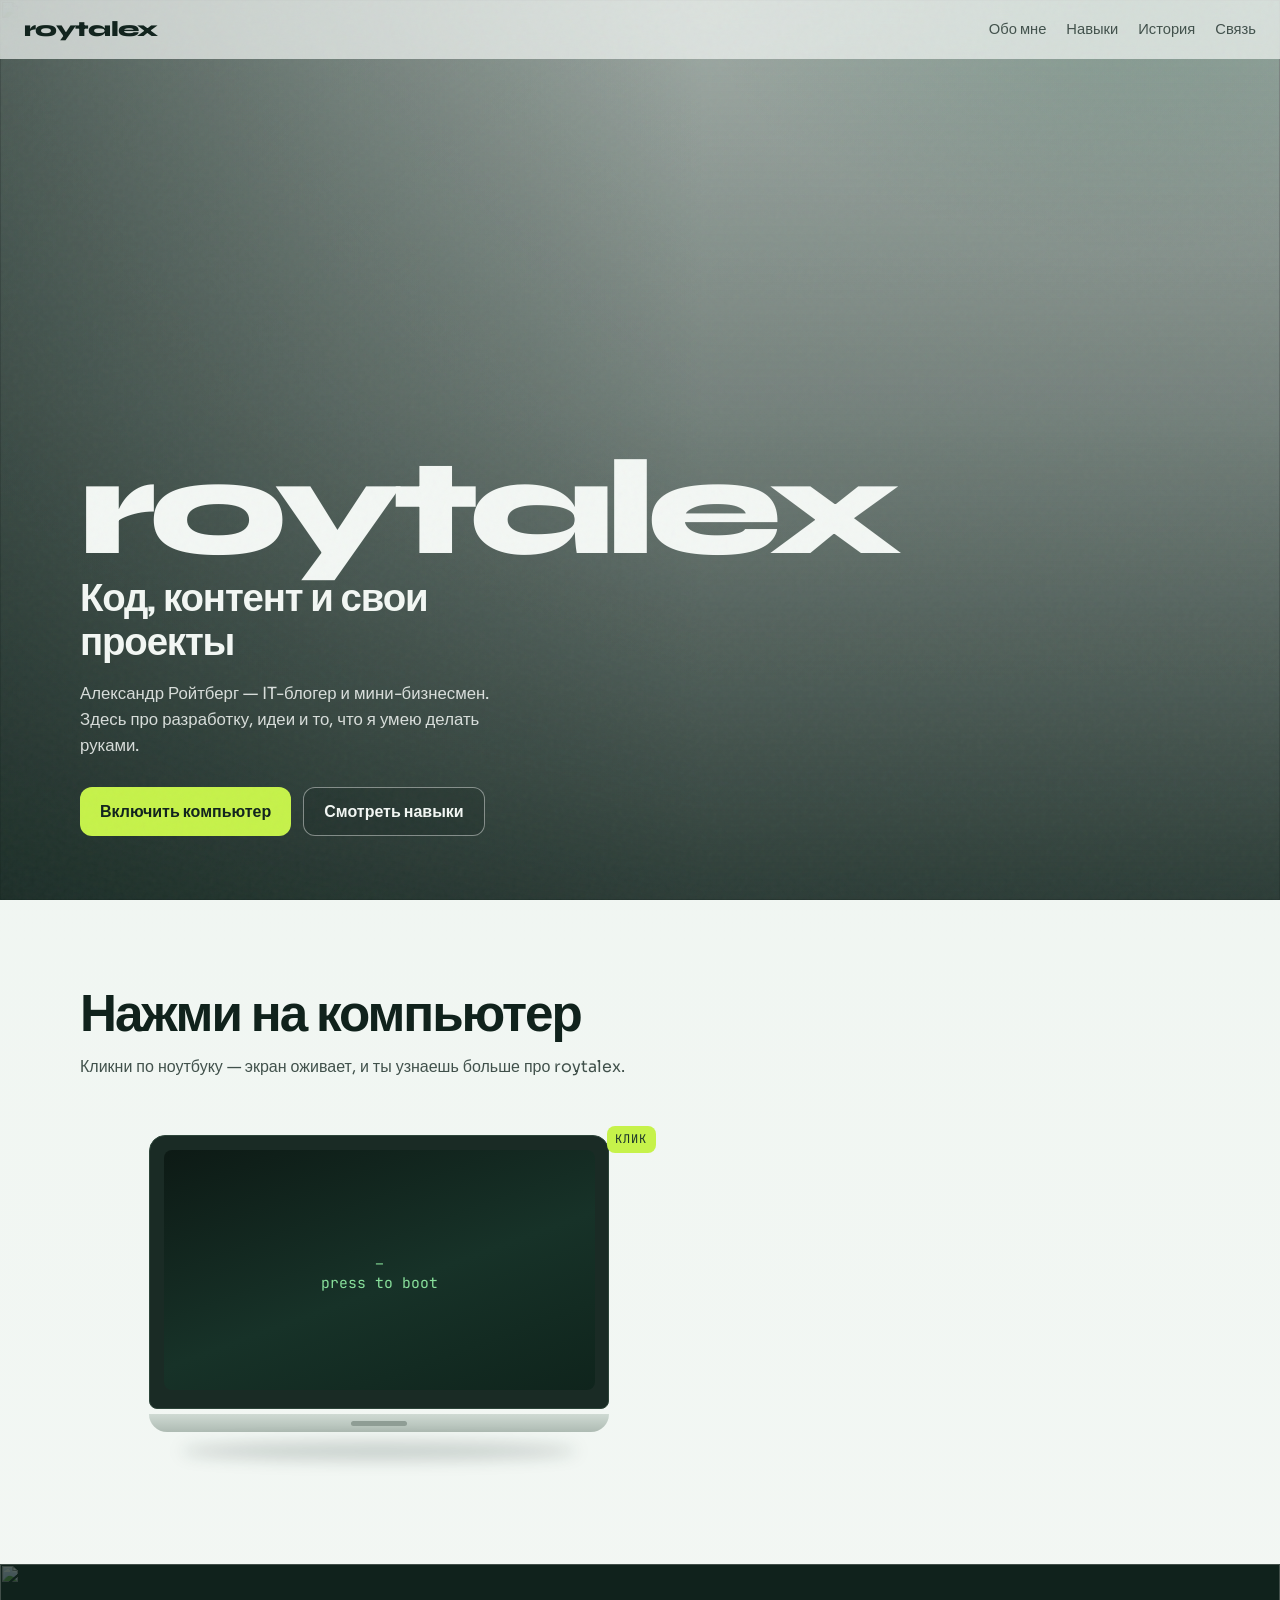
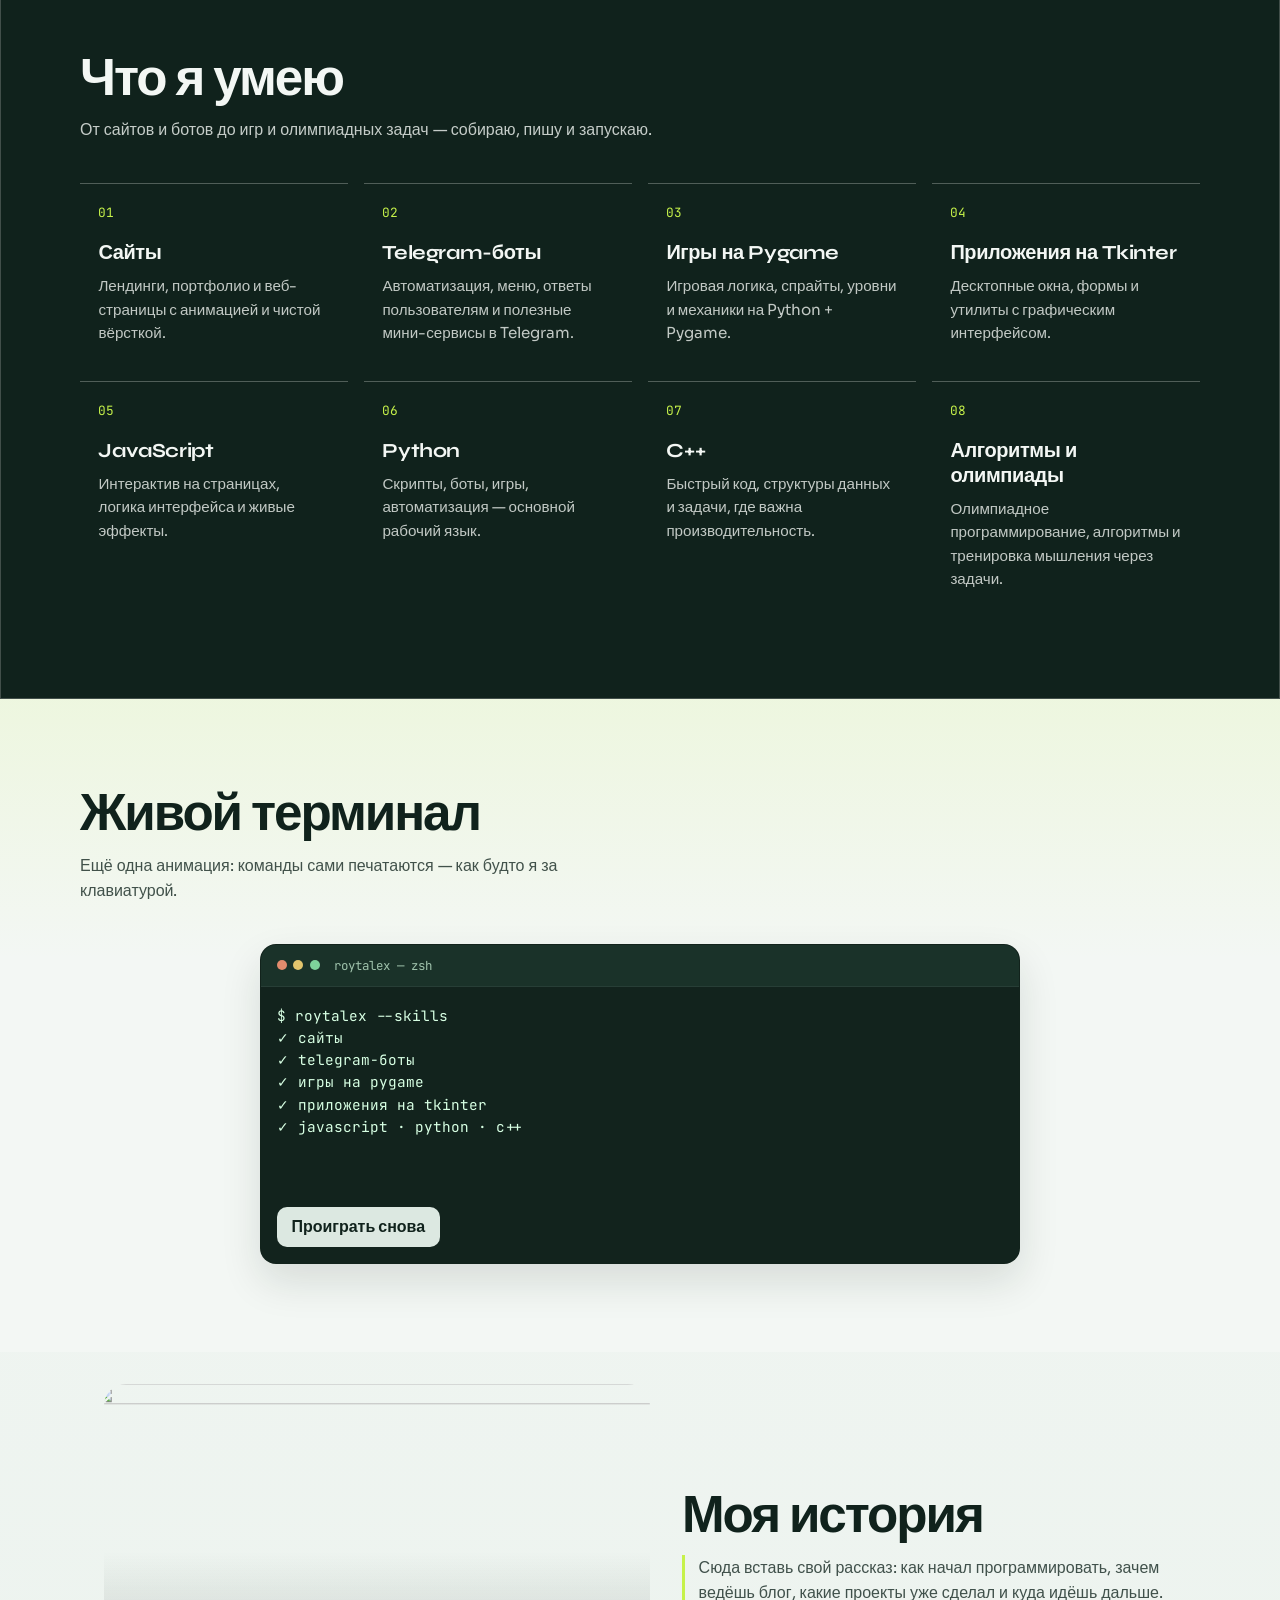
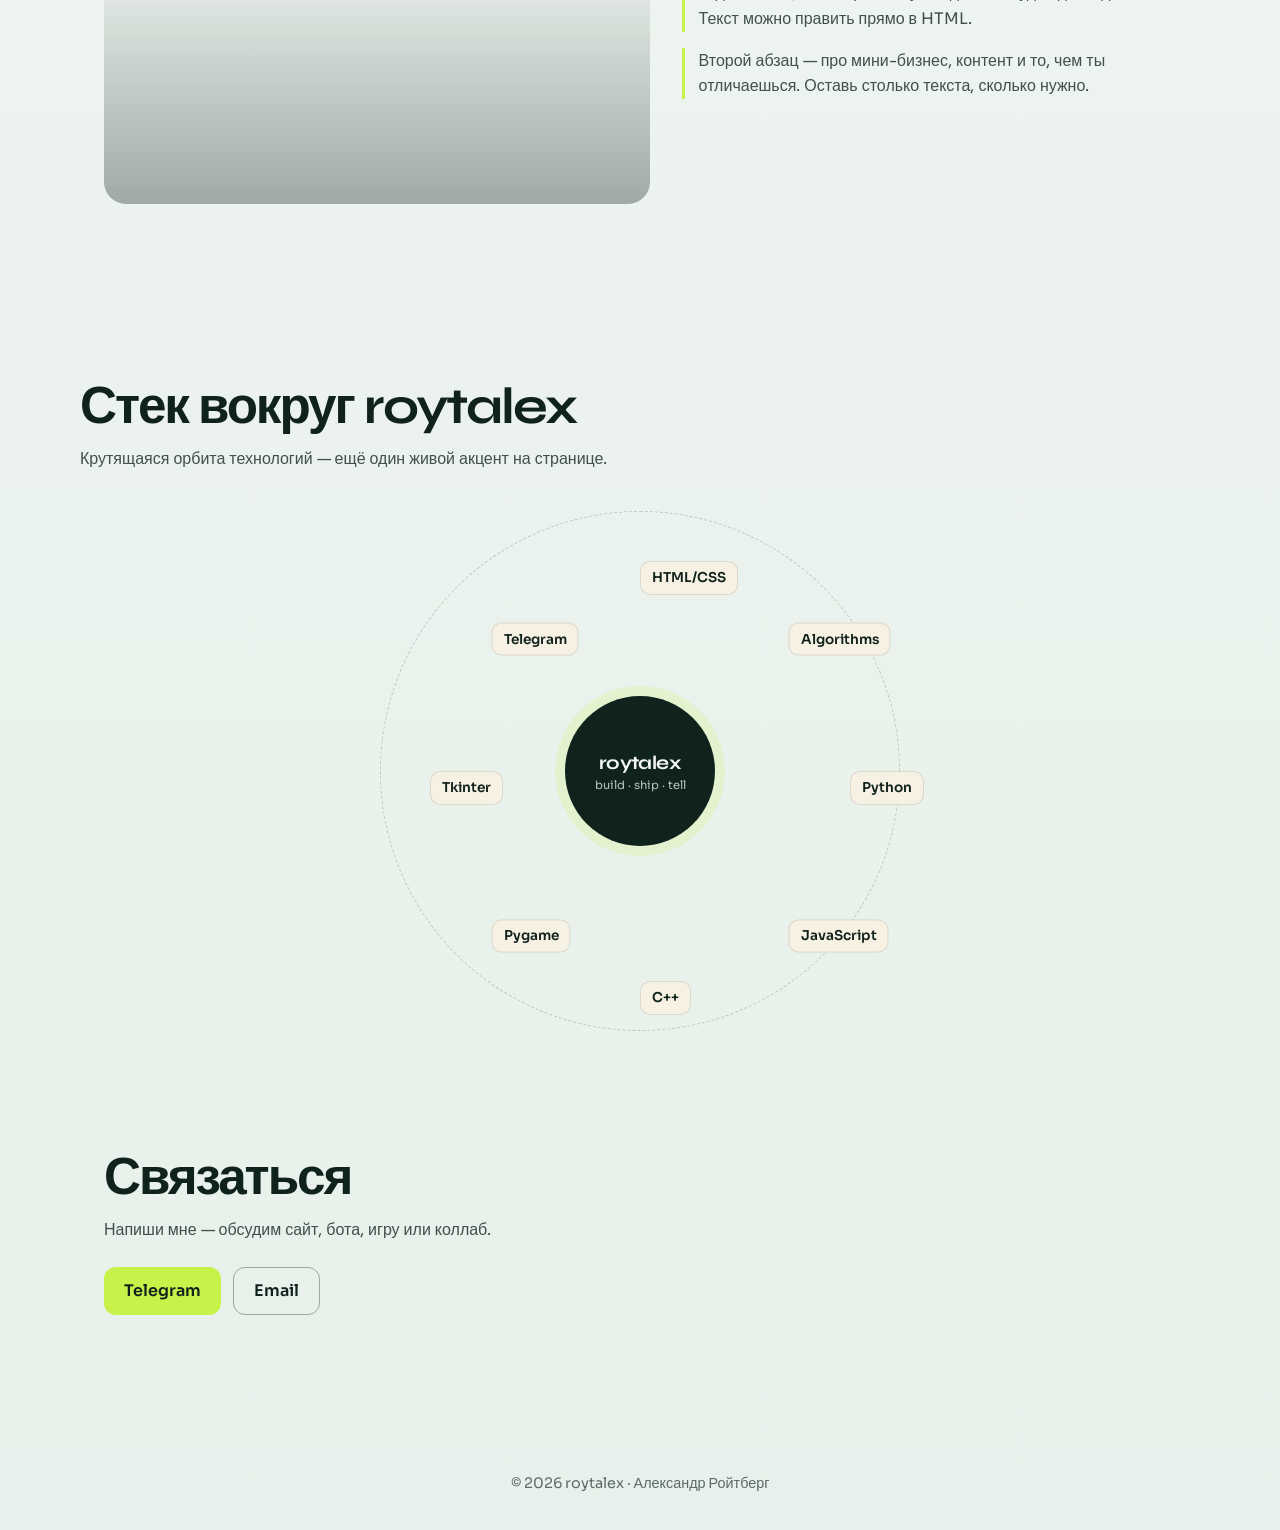
==== index.html @ 0a828bb7 "Add animated roytalex portfolio landing page Interactive laptop boot, typing terminal, skill orbit, " ====
<!DOCTYPE html>
<html lang="ru">
<head>
  <meta charset="UTF-8" />
  <meta name="viewport" content="width=device-width, initial-scale=1.0" />
  <title>roytalex — Александр Ройтберг</title>
  <meta name="description" content="Александр Ройтберг (roytalex) — IT-блогер и мини-бизнесмен. Сайты, Telegram-боты, игры, алгоритмы." />
  <link rel="preconnect" href="https://fonts.googleapis.com" />
  <link rel="preconnect" href="https://fonts.gstatic.com" crossorigin />
  <link href="https://fonts.googleapis.com/css2?family=JetBrains+Mono:wght@400;600&family=Sora:wght@400;500;600&family=Syne:wght@600;700;800&display=swap" rel="stylesheet" />
  <link rel="stylesheet" href="css/style.css" />
</head>
<body>
  <div class="noise" aria-hidden="true"></div>
  <div class="code-rain" aria-hidden="true" id="codeRain"></div>

  <header class="nav">
    <a class="nav__brand" href="#top">roytalex</a>
    <nav class="nav__links" aria-label="Основная навигация">
      <a href="#boot">Обо мне</a>
      <a href="#skills">Навыки</a>
      <a href="#story">История</a>
      <a href="#contact">Связь</a>
    </nav>
  </header>

  <main id="top">
    <section class="hero">
      <div class="hero__media" aria-hidden="true">
        <img
          src="https://images.unsplash.com/photo-1517694712202-14dd9538aa97?auto=format&fit=crop&w=1800&q=80"
          alt=""
          class="hero__img hero__img--main"
        />
        <img
          src="https://images.unsplash.com/photo-1555066931-4365d14bab8c?auto=format&fit=crop&w=1200&q=80"
          alt=""
          class="hero__img hero__img--float"
        />
        <div class="hero__veil"></div>
      </div>

      <div class="hero__content">
        <p class="hero__brand reveal">roytalex</p>
        <h1 class="hero__title reveal delay-1">Код, контент и свои проекты</h1>
        <p class="hero__lead reveal delay-2">
          Александр Ройтберг — IT-блогер и мини-бизнесмен. Здесь про разработку, идеи и то, что я умею делать руками.
        </p>
        <div class="hero__actions reveal delay-3">
          <a class="btn btn--primary" href="#boot">Включить компьютер</a>
          <a class="btn btn--ghost" href="#skills">Смотреть навыки</a>
        </div>
      </div>
    </section>

    <section class="boot" id="boot">
      <div class="section-head">
        <h2>Нажми на компьютер</h2>
        <p>Кликни по ноутбуку — экран оживает, и ты узнаешь больше про roytalex.</p>
      </div>

      <div class="boot__stage">
        <button class="laptop" id="laptop" type="button" aria-expanded="false" aria-controls="bootPanel">
          <span class="laptop__hint" id="laptopHint">клик</span>
          <span class="laptop__body">
            <span class="laptop__bezel">
              <span class="laptop__screen" id="laptopScreen">
                <span class="laptop__idle">
                  <span class="cursor-blink">_</span>
                  <span>press to boot</span>
                </span>
                <span class="laptop__live" hidden>
                  <span class="laptop__line">user@roytalex:~$</span>
                  <span class="laptop__typed" id="screenTyped"></span>
                </span>
              </span>
            </span>
            <span class="laptop__deck">
              <span class="laptop__touch"></span>
            </span>
          </span>
          <span class="laptop__shadow"></span>
        </button>

        <aside class="boot-panel" id="bootPanel" hidden>
          <p class="boot-panel__label">system.out</p>
          <h3>Александр Ройтберг</h3>
          <p>
            <!-- ЗАМЕНИ ЭТОТ ТЕКСТ -->
            Здесь напиши свой текст: кто ты, чем занимаешься, про блог, мини-бизнес и путь в IT.
            Пока это заглушка — смело переписывай под себя.
          </p>
          <ul>
            <li>Ник: <strong>roytalex</strong></li>
            <li>Сфера: IT, контент, свои продукты</li>
            <li>Стек: Python, JavaScript, C++</li>
          </ul>
        </aside>
      </div>
    </section>

    <section class="skills" id="skills">
      <div class="skills__bg" aria-hidden="true">
        <img src="https://images.unsplash.com/photo-1461749280684-dccba630e2f6?auto=format&fit=crop&w=1600&q=80" alt="" />
      </div>
      <div class="section-head section-head--light">
        <h2>Что я умею</h2>
        <p>От сайтов и ботов до игр и олимпиадных задач — собираю, пишу и запускаю.</p>
      </div>

      <div class="skills__grid" id="skillsGrid">
        <article class="skill" data-skill>
          <span class="skill__index">01</span>
          <h3>Сайты</h3>
          <p>Лендинги, портфолио и веб-страницы с анимацией и чистой вёрсткой.</p>
        </article>
        <article class="skill" data-skill>
          <span class="skill__index">02</span>
          <h3>Telegram-боты</h3>
          <p>Автоматизация, меню, ответы пользователям и полезные мини-сервисы в Telegram.</p>
        </article>
        <article class="skill" data-skill>
          <span class="skill__index">03</span>
          <h3>Игры на Pygame</h3>
          <p>Игровая логика, спрайты, уровни и механики на Python + Pygame.</p>
        </article>
        <article class="skill" data-skill>
          <span class="skill__index">04</span>
          <h3>Приложения на Tkinter</h3>
          <p>Десктопные окна, формы и утилиты с графическим интерфейсом.</p>
        </article>
        <article class="skill" data-skill>
          <span class="skill__index">05</span>
          <h3>JavaScript</h3>
          <p>Интерактив на страницах, логика интерфейса и живые эффекты.</p>
        </article>
        <article class="skill" data-skill>
          <span class="skill__index">06</span>
          <h3>Python</h3>
          <p>Скрипты, боты, игры, автоматизация — основной рабочий язык.</p>
        </article>
        <article class="skill" data-skill>
          <span class="skill__index">07</span>
          <h3>C++</h3>
          <p>Быстрый код, структуры данных и задачи, где важна производительность.</p>
        </article>
        <article class="skill" data-skill>
          <span class="skill__index">08</span>
          <h3>Алгоритмы и олимпиады</h3>
          <p>Олимпиадное программирование, алгоритмы и тренировка мышления через задачи.</p>
        </article>
      </div>
    </section>

    <section class="terminal-zone" id="terminal">
      <div class="section-head">
        <h2>Живой терминал</h2>
        <p>Ещё одна анимация: команды сами печатаются — как будто я за клавиатурой.</p>
      </div>

      <div class="terminal" id="terminalBox" tabindex="0">
        <div class="terminal__bar">
          <span></span><span></span><span></span>
          <p>roytalex — zsh</p>
        </div>
        <pre class="terminal__body" id="terminalBody" aria-live="polite"></pre>
        <button class="btn btn--small" id="replayTerminal" type="button">Проиграть снова</button>
      </div>
    </section>

    <section class="story" id="story">
      <div class="story__media" aria-hidden="true">
        <img src="https://images.unsplash.com/photo-1498050108023-c5249f4df085?auto=format&fit=crop&w=1400&q=80" alt="" />
      </div>
      <div class="story__copy">
        <h2>Моя история</h2>
        <p class="editable">
          <!-- ЗАМЕНИ ЭТОТ ТЕКСТ -->
          Сюда вставь свой рассказ: как начал программировать, зачем ведёшь блог,
          какие проекты уже сделал и куда идёшь дальше. Текст можно править прямо в HTML.
        </p>
        <p class="editable">
          <!-- ЗАМЕНИ ЭТОТ ТЕКСТ -->
          Второй абзац — про мини-бизнес, контент и то, чем ты отличаешься.
          Оставь столько текста, сколько нужно.
        </p>
      </div>
    </section>

    <section class="orbit" id="orbit">
      <div class="section-head">
        <h2>Стек вокруг roytalex</h2>
        <p>Крутящаяся орбита технологий — ещё один живой акцент на странице.</p>
      </div>
      <div class="orbit__stage">
        <div class="orbit__ring" aria-hidden="true">
          <span style="--i:0">Python</span>
          <span style="--i:1">JavaScript</span>
          <span style="--i:2">C++</span>
          <span style="--i:3">Pygame</span>
          <span style="--i:4">Tkinter</span>
          <span style="--i:5">Telegram</span>
          <span style="--i:6">HTML/CSS</span>
          <span style="--i:7">Algorithms</span>
        </div>
        <div class="orbit__core">
          <strong>roytalex</strong>
          <span>build · ship · tell</span>
        </div>
      </div>
    </section>

    <section class="contact" id="contact">
      <h2>Связаться</h2>
      <p>
        <!-- ЗАМЕНИ ССЫЛКИ И ТЕКСТ -->
        Напиши мне — обсудим сайт, бота, игру или коллаб.
      </p>
      <div class="contact__links">
        <a class="btn btn--primary" href="https://t.me/roytalex" target="_blank" rel="noopener noreferrer">Telegram</a>
        <a class="btn btn--ghost" href="mailto:alexroytberg14@gmail.com">Email</a>
      </div>
    </section>
  </main>

  <footer class="footer">
    <p>© <span id="year"></span> roytalex · Александр Ройтберг</p>
  </footer>

  <script src="js/main.js"></script>
</body>
</html>
---- css/style.css ----
:root {
  --ink: #10221c;
  --ink-soft: #1c342c;
  --foam: #f3f7f4;
  --mist: #dce8e1;
  --leaf: #1f8a5b;
  --lime: #c6f24a;
  --sand: #f7f1e4;
  --glass: rgba(243, 247, 244, 0.82);
  --line: rgba(16, 34, 28, 0.12);
  --shadow: 0 18px 40px rgba(16, 34, 28, 0.12);
  --font-display: "Syne", sans-serif;
  --font-body: "Sora", sans-serif;
  --font-mono: "JetBrains Mono", monospace;
  --radius: 18px;
  --max: 1120px;
}

*,
*::before,
*::after {
  box-sizing: border-box;
}

html {
  scroll-behavior: smooth;
}

body {
  margin: 0;
  color: var(--ink);
  font-family: var(--font-body);
  background:
    radial-gradient(1200px 600px at 10% -10%, rgba(198, 242, 74, 0.28), transparent 55%),
    radial-gradient(900px 500px at 90% 0%, rgba(31, 138, 91, 0.18), transparent 50%),
    linear-gradient(180deg, #eef5f0 0%, var(--foam) 40%, #e7f0ea 100%);
  min-height: 100vh;
  overflow-x: hidden;
}

img {
  max-width: 100%;
  display: block;
}

a {
  color: inherit;
  text-decoration: none;
}

button {
  font: inherit;
  border: 0;
  background: none;
  cursor: pointer;
  color: inherit;
}

.noise {
  pointer-events: none;
  position: fixed;
  inset: 0;
  z-index: 50;
  opacity: 0.035;
  background-image: url("data:image/svg+xml,%3Csvg viewBox='0 0 200 200' xmlns='http://www.w3.org/2000/svg'%3E%3Cfilter id='n'%3E%3CfeTurbulence type='fractalNoise' baseFrequency='0.85' numOctaves='3' stitchTiles='stitch'/%3E%3C/filter%3E%3Crect width='100%25' height='100%25' filter='url(%23n)'/%3E%3C/svg%3E");
}

.code-rain {
  pointer-events: none;
  position: fixed;
  inset: 0;
  z-index: 0;
  overflow: hidden;
}

.code-rain span {
  position: absolute;
  top: -10vh;
  font-family: var(--font-mono);
  font-size: 12px;
  color: rgba(31, 138, 91, 0.22);
  white-space: nowrap;
  animation: fall linear infinite;
}

@keyframes fall {
  to {
    transform: translateY(110vh);
  }
}

.nav {
  position: fixed;
  top: 0;
  left: 0;
  right: 0;
  z-index: 40;
  display: flex;
  align-items: center;
  justify-content: space-between;
  padding: 1rem 1.5rem;
  backdrop-filter: blur(10px);
  background: rgba(243, 247, 244, 0.72);
  border-bottom: 1px solid transparent;
  transition: border-color 0.3s ease, background 0.3s ease;
}

.nav.is-scrolled {
  border-bottom-color: var(--line);
  background: rgba(243, 247, 244, 0.9);
}

.nav__brand {
  font-family: var(--font-display);
  font-weight: 800;
  font-size: 1.35rem;
  letter-spacing: -0.03em;
}

.nav__links {
  display: flex;
  gap: 1.25rem;
  font-size: 0.92rem;
}

.nav__links a {
  opacity: 0.75;
  transition: opacity 0.2s ease, transform 0.2s ease;
}

.nav__links a:hover {
  opacity: 1;
  transform: translateY(-1px);
}

main {
  position: relative;
  z-index: 1;
}

.hero {
  position: relative;
  min-height: 100vh;
  min-height: 100svh;
  display: grid;
  align-items: end;
  padding: 7rem 1.5rem 4rem;
  color: var(--foam);
  overflow: hidden;
}

.hero__media {
  position: absolute;
  inset: 0;
}

.hero__img {
  position: absolute;
  inset: 0;
  width: 100%;
  height: 100%;
  object-fit: cover;
}

.hero__img--main {
  animation: kenburns 22s ease-in-out infinite alternate;
}

.hero__img--float {
  width: min(42vw, 420px);
  height: auto;
  inset: auto 8% 18% auto;
  border: 1px solid rgba(243, 247, 244, 0.25);
  opacity: 0.55;
  mix-blend-mode: luminosity;
  animation: drift 10s ease-in-out infinite;
}

.hero__veil {
  position: absolute;
  inset: 0;
  background:
    linear-gradient(180deg, rgba(16, 34, 28, 0.35) 0%, rgba(16, 34, 28, 0.55) 45%, rgba(16, 34, 28, 0.88) 100%),
    linear-gradient(90deg, rgba(16, 34, 28, 0.55), transparent 55%);
}

.hero__content {
  position: relative;
  z-index: 2;
  width: min(100%, var(--max));
  margin: 0 auto;
}

.hero__brand {
  margin: 0 0 0.4rem;
  font-family: var(--font-display);
  font-weight: 800;
  font-size: clamp(3.4rem, 12vw, 8.5rem);
  line-height: 0.9;
  letter-spacing: -0.06em;
  text-transform: lowercase;
}

.hero__title {
  margin: 0 0 1rem;
  max-width: 14ch;
  font-family: var(--font-display);
  font-weight: 700;
  font-size: clamp(1.5rem, 3.4vw, 2.4rem);
  line-height: 1.15;
  letter-spacing: -0.03em;
}

.hero__lead {
  margin: 0 0 1.75rem;
  max-width: 38ch;
  font-size: 1.05rem;
  line-height: 1.55;
  color: rgba(243, 247, 244, 0.86);
}

.hero__actions {
  display: flex;
  flex-wrap: wrap;
  gap: 0.75rem;
}

.reveal {
  opacity: 0;
  transform: translateY(24px);
  animation: rise 0.9s cubic-bezier(0.22, 1, 0.36, 1) forwards;
}

.delay-1 { animation-delay: 0.12s; }
.delay-2 { animation-delay: 0.24s; }
.delay-3 { animation-delay: 0.36s; }

@keyframes rise {
  to {
    opacity: 1;
    transform: translateY(0);
  }
}

@keyframes kenburns {
  from { transform: scale(1); }
  to { transform: scale(1.08); }
}

@keyframes drift {
  0%, 100% { transform: translateY(0) rotate(-2deg); }
  50% { transform: translateY(-14px) rotate(1deg); }
}

.btn {
  display: inline-flex;
  align-items: center;
  justify-content: center;
  min-height: 48px;
  padding: 0.8rem 1.25rem;
  border-radius: 12px;
  font-weight: 600;
  transition: transform 0.2s ease, background 0.2s ease, color 0.2s ease, border-color 0.2s ease;
}

.btn:hover {
  transform: translateY(-2px);
}

.btn--primary {
  background: var(--lime);
  color: var(--ink);
}

.btn--primary:hover {
  background: #d4ff62;
}

.btn--ghost {
  border: 1px solid rgba(243, 247, 244, 0.45);
  color: var(--foam);
  background: rgba(16, 34, 28, 0.2);
}

.btn--ghost:hover {
  border-color: var(--foam);
  background: rgba(16, 34, 28, 0.35);
}

.contact .btn--ghost,
.terminal .btn--ghost {
  border-color: var(--ink);
  color: var(--ink);
  background: transparent;
}

.btn--small {
  margin: 0 1rem 1rem;
  min-height: 40px;
  padding: 0.55rem 0.9rem;
  border-radius: 10px;
  background: var(--mist);
  color: var(--ink);
}

section {
  padding: 5.5rem 1.5rem;
}

.section-head {
  width: min(100%, var(--max));
  margin: 0 auto 2.5rem;
}

.section-head h2,
.story__copy h2,
.contact h2 {
  margin: 0 0 0.75rem;
  font-family: var(--font-display);
  font-size: clamp(2rem, 4.5vw, 3.2rem);
  letter-spacing: -0.04em;
  line-height: 1.05;
}

.section-head p,
.story__copy p,
.contact > p {
  margin: 0;
  max-width: 48ch;
  line-height: 1.6;
  color: rgba(16, 34, 28, 0.78);
}

.section-head--light h2,
.section-head--light p {
  color: var(--foam);
}

.section-head--light p {
  color: rgba(243, 247, 244, 0.8);
}

.boot__stage {
  width: min(100%, var(--max));
  margin: 0 auto;
  display: grid;
  grid-template-columns: 1.1fr 0.9fr;
  gap: 2rem;
  align-items: center;
}

.laptop {
  position: relative;
  display: grid;
  place-items: center;
  padding: 1rem;
  transition: transform 0.35s ease;
}

.laptop:hover {
  transform: translateY(-6px) scale(1.02);
}

.laptop.is-on {
  transform: scale(1.03);
}

.laptop__hint {
  position: absolute;
  top: 0.4rem;
  right: 1.4rem;
  z-index: 2;
  font-family: var(--font-mono);
  font-size: 0.75rem;
  text-transform: uppercase;
  letter-spacing: 0.08em;
  color: var(--ink-soft);
  background: var(--lime);
  padding: 0.35rem 0.55rem;
  border-radius: 8px;
  animation: pulse 1.6s ease-in-out infinite;
}

.laptop.is-on .laptop__hint {
  display: none;
}

@keyframes pulse {
  0%, 100% { transform: scale(1); }
  50% { transform: scale(1.06); }
}

.laptop__body {
  width: min(100%, 460px);
  display: grid;
  gap: 0.35rem;
}

.laptop__bezel {
  background: #1a2b25;
  border-radius: 16px 16px 8px 8px;
  padding: 0.85rem 0.85rem 1.1rem;
  border: 1px solid #2d453a;
}

.laptop__screen {
  display: grid;
  place-items: center;
  min-height: 240px;
  border-radius: 8px;
  background:
    linear-gradient(160deg, #0d1a15, #173228 55%, #0f241c);
  color: #9dffb0;
  font-family: var(--font-mono);
  font-size: 0.92rem;
  overflow: hidden;
  position: relative;
}

.laptop.is-on .laptop__screen {
  animation: bootFlash 0.45s ease;
  box-shadow: inset 0 0 0 1px rgba(198, 242, 74, 0.18);
}

@keyframes bootFlash {
  0% { filter: brightness(2.2); }
  100% { filter: brightness(1); }
}

.laptop__idle {
  display: flex;
  flex-direction: column;
  align-items: center;
  gap: 0.4rem;
  opacity: 0.85;
}

.cursor-blink {
  animation: blink 1s steps(1) infinite;
}

@keyframes blink {
  50% { opacity: 0; }
}

.laptop__live {
  position: absolute;
  inset: 1rem;
  text-align: left;
  white-space: pre-wrap;
  line-height: 1.5;
}

.laptop__line {
  color: var(--lime);
}

.laptop__deck {
  height: 18px;
  border-radius: 0 0 18px 18px;
  background: linear-gradient(180deg, #cfdad3, #aebbb3);
  display: grid;
  place-items: center;
}

.laptop__touch {
  width: 56px;
  height: 5px;
  border-radius: 999px;
  background: #8f9d95;
}

.laptop__shadow {
  width: 70%;
  height: 18px;
  margin-top: 0.6rem;
  border-radius: 50%;
  background: rgba(16, 34, 28, 0.18);
  filter: blur(8px);
}

.boot-panel {
  background: var(--glass);
  border: 1px solid var(--line);
  border-radius: var(--radius);
  padding: 1.6rem;
  box-shadow: var(--shadow);
  animation: panelIn 0.55s cubic-bezier(0.22, 1, 0.36, 1);
}

.boot-panel[hidden] {
  display: none;
}

@keyframes panelIn {
  from {
    opacity: 0;
    transform: translateX(24px) scale(0.98);
  }
  to {
    opacity: 1;
    transform: none;
  }
}

.boot-panel__label {
  margin: 0 0 0.5rem;
  font-family: var(--font-mono);
  font-size: 0.78rem;
  text-transform: uppercase;
  letter-spacing: 0.08em;
  color: var(--leaf);
}

.boot-panel h3 {
  margin: 0 0 0.75rem;
  font-family: var(--font-display);
  font-size: 1.7rem;
  letter-spacing: -0.03em;
}

.boot-panel p,
.boot-panel li {
  line-height: 1.6;
  color: rgba(16, 34, 28, 0.8);
}

.boot-panel ul {
  margin: 1rem 0 0;
  padding-left: 1.1rem;
}

.skills {
  position: relative;
  overflow: hidden;
  color: var(--foam);
  background: var(--ink);
}

.skills__bg {
  position: absolute;
  inset: 0;
  opacity: 0.28;
}

.skills__bg img {
  width: 100%;
  height: 100%;
  object-fit: cover;
  filter: grayscale(0.2) contrast(1.05);
}

.skills .section-head,
.skills__grid {
  position: relative;
  z-index: 1;
}

.skills__grid {
  width: min(100%, var(--max));
  margin: 0 auto;
  display: grid;
  grid-template-columns: repeat(4, 1fr);
  gap: 1rem;
}

.skill {
  padding: 1.25rem 1.15rem;
  border-top: 1px solid rgba(243, 247, 244, 0.28);
  background: transparent;
  transform: translateY(28px);
  opacity: 0;
  transition: transform 0.5s ease, opacity 0.5s ease, background 0.25s ease;
}

.skill.is-in {
  transform: none;
  opacity: 1;
}

.skill:hover {
  background: rgba(198, 242, 74, 0.08);
}

.skill__index {
  display: block;
  margin-bottom: 1.2rem;
  font-family: var(--font-mono);
  font-size: 0.8rem;
  color: var(--lime);
}

.skill h3 {
  margin: 0 0 0.55rem;
  font-family: var(--font-display);
  font-size: 1.25rem;
  letter-spacing: -0.02em;
}

.skill p {
  margin: 0;
  font-size: 0.95rem;
  line-height: 1.55;
  color: rgba(243, 247, 244, 0.78);
}

.terminal-zone {
  background:
    linear-gradient(180deg, rgba(198, 242, 74, 0.12), transparent 40%),
    var(--foam);
}

.terminal {
  width: min(100%, 760px);
  margin: 0 auto;
  border: 1px solid var(--line);
  border-radius: 16px;
  background: #12231d;
  color: #d7ffe3;
  overflow: hidden;
  box-shadow: var(--shadow);
  transform: translateY(20px);
  opacity: 0;
  transition: transform 0.6s ease, opacity 0.6s ease;
}

.terminal.is-in {
  transform: none;
  opacity: 1;
}

.terminal__bar {
  display: flex;
  align-items: center;
  gap: 0.4rem;
  padding: 0.75rem 1rem;
  background: #1a3229;
  border-bottom: 1px solid rgba(255, 255, 255, 0.06);
}

.terminal__bar span {
  width: 10px;
  height: 10px;
  border-radius: 50%;
  background: #6d8579;
}

.terminal__bar span:nth-child(1) { background: #e28b6d; }
.terminal__bar span:nth-child(2) { background: #e2c56d; }
.terminal__bar span:nth-child(3) { background: #7ed39a; }

.terminal__bar p {
  margin: 0 0 0 0.5rem;
  font-family: var(--font-mono);
  font-size: 0.78rem;
  color: rgba(215, 255, 227, 0.7);
}

.terminal__body {
  margin: 0;
  min-height: 220px;
  padding: 1.1rem 1rem 0.4rem;
  font-family: var(--font-mono);
  font-size: 0.9rem;
  line-height: 1.55;
  white-space: pre-wrap;
}

.story {
  width: min(100%, var(--max));
  margin: 0 auto;
  display: grid;
  grid-template-columns: 1.05fr 0.95fr;
  gap: 2rem;
  align-items: center;
  padding-top: 2rem;
}

.story__media {
  position: relative;
  min-height: 420px;
  border-radius: 22px;
  overflow: hidden;
}

.story__media img {
  width: 100%;
  height: 100%;
  object-fit: cover;
  transform: scale(1.04);
  animation: kenburns 18s ease-in-out infinite alternate;
}

.story__media::after {
  content: "";
  position: absolute;
  inset: 0;
  background: linear-gradient(180deg, transparent 40%, rgba(16, 34, 28, 0.35));
}

.story__copy {
  padding: 0.5rem 0;
}

.story__copy p + p {
  margin-top: 1rem;
}

.editable {
  padding-left: 0.85rem;
  border-left: 3px solid var(--lime);
}

.orbit {
  position: relative;
  overflow: hidden;
}

.orbit__stage {
  position: relative;
  width: min(100%, 520px);
  aspect-ratio: 1;
  margin: 0 auto;
}

.orbit__ring {
  position: absolute;
  inset: 0;
  border: 1px dashed rgba(16, 34, 28, 0.2);
  border-radius: 50%;
  animation: spin 28s linear infinite;
}

.orbit__ring span {
  position: absolute;
  top: 50%;
  left: 50%;
  width: max-content;
  padding: 0.45rem 0.7rem;
  border-radius: 10px;
  background: var(--sand);
  border: 1px solid var(--line);
  font-size: 0.85rem;
  font-weight: 600;
  transform:
    rotate(calc(var(--i) * 45deg))
    translate(210px)
    rotate(calc(var(--i) * -45deg));
}

.orbit__core {
  position: absolute;
  left: 50%;
  top: 50%;
  transform: translate(-50%, -50%);
  width: 150px;
  height: 150px;
  border-radius: 50%;
  display: grid;
  place-content: center;
  text-align: center;
  background: var(--ink);
  color: var(--foam);
  box-shadow: 0 0 0 10px rgba(198, 242, 74, 0.18);
  animation: corePulse 3.2s ease-in-out infinite;
}

.orbit__core strong {
  font-family: var(--font-display);
  font-size: 1.2rem;
  letter-spacing: -0.03em;
}

.orbit__core span {
  font-size: 0.72rem;
  opacity: 0.75;
  margin-top: 0.25rem;
}

@keyframes spin {
  to { transform: rotate(360deg); }
}

@keyframes corePulse {
  0%, 100% { box-shadow: 0 0 0 10px rgba(198, 242, 74, 0.16); }
  50% { box-shadow: 0 0 0 18px rgba(198, 242, 74, 0.28); }
}

.contact {
  width: min(100%, var(--max));
  margin: 0 auto 2rem;
  text-align: left;
  padding-top: 2rem;
}

.contact__links {
  display: flex;
  flex-wrap: wrap;
  gap: 0.75rem;
  margin-top: 1.5rem;
}

.contact .btn--ghost {
  border-color: rgba(16, 34, 28, 0.35);
}

.footer {
  padding: 1.5rem;
  text-align: center;
  color: rgba(16, 34, 28, 0.65);
  font-size: 0.9rem;
}

@media (max-width: 960px) {
  .boot__stage,
  .story,
  .skills__grid {
    grid-template-columns: 1fr 1fr;
  }

  .orbit__ring span {
    transform:
      rotate(calc(var(--i) * 45deg))
      translate(160px)
      rotate(calc(var(--i) * -45deg));
  }
}

@media (max-width: 720px) {
  .nav__links {
    display: none;
  }

  .hero {
    align-items: end;
    padding-bottom: 3rem;
  }

  .hero__img--float {
    width: 48vw;
    right: 4%;
    bottom: 28%;
    opacity: 0.35;
  }

  .boot__stage,
  .story,
  .skills__grid {
    grid-template-columns: 1fr;
  }

  .story__media {
    min-height: 280px;
  }

  .orbit__stage {
    width: min(100%, 320px);
  }

  .orbit__ring span {
    font-size: 0.75rem;
    transform:
      rotate(calc(var(--i) * 45deg))
      translate(120px)
      rotate(calc(var(--i) * -45deg));
  }

  .orbit__core {
    width: 120px;
    height: 120px;
  }
}

@media (prefers-reduced-motion: reduce) {
  *,
  *::before,
  *::after {
    animation-duration: 0.01ms !important;
    animation-iteration-count: 1 !important;
    transition-duration: 0.01ms !important;
    scroll-behavior: auto !important;
  }
}
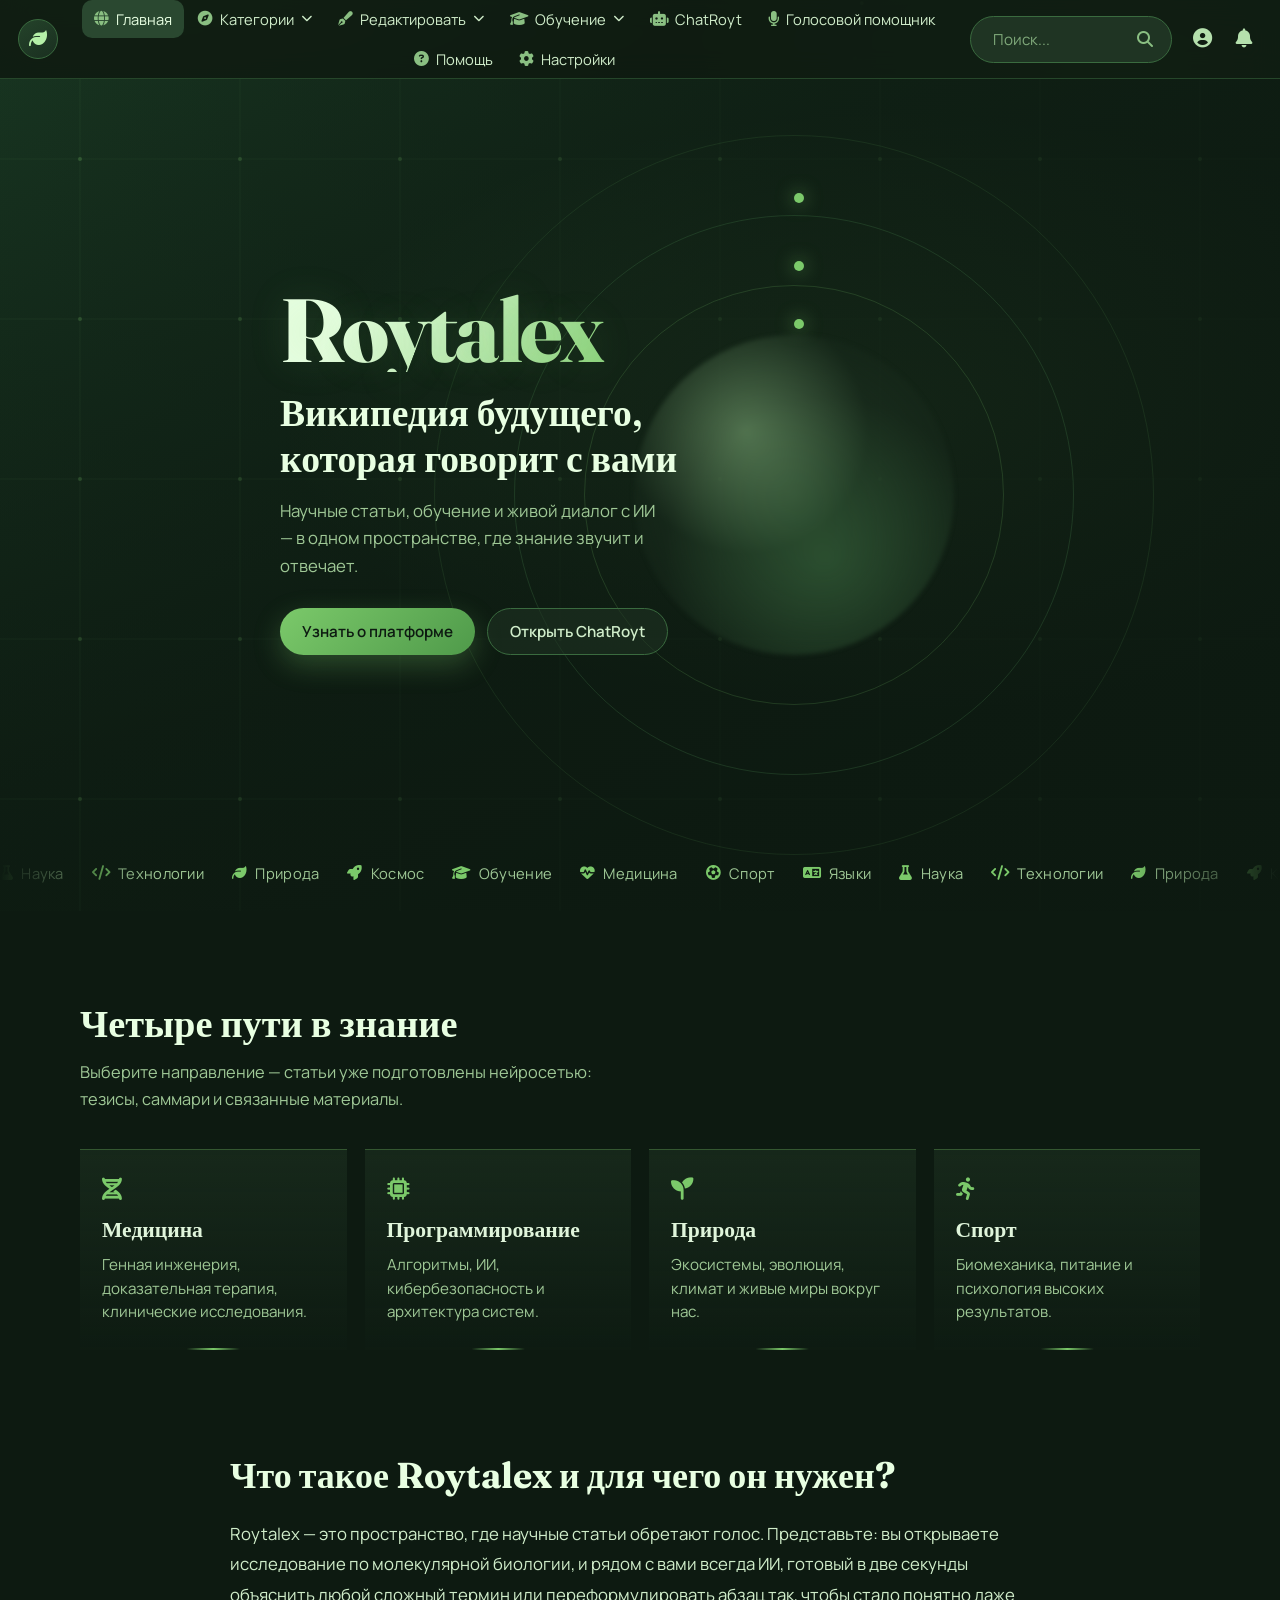
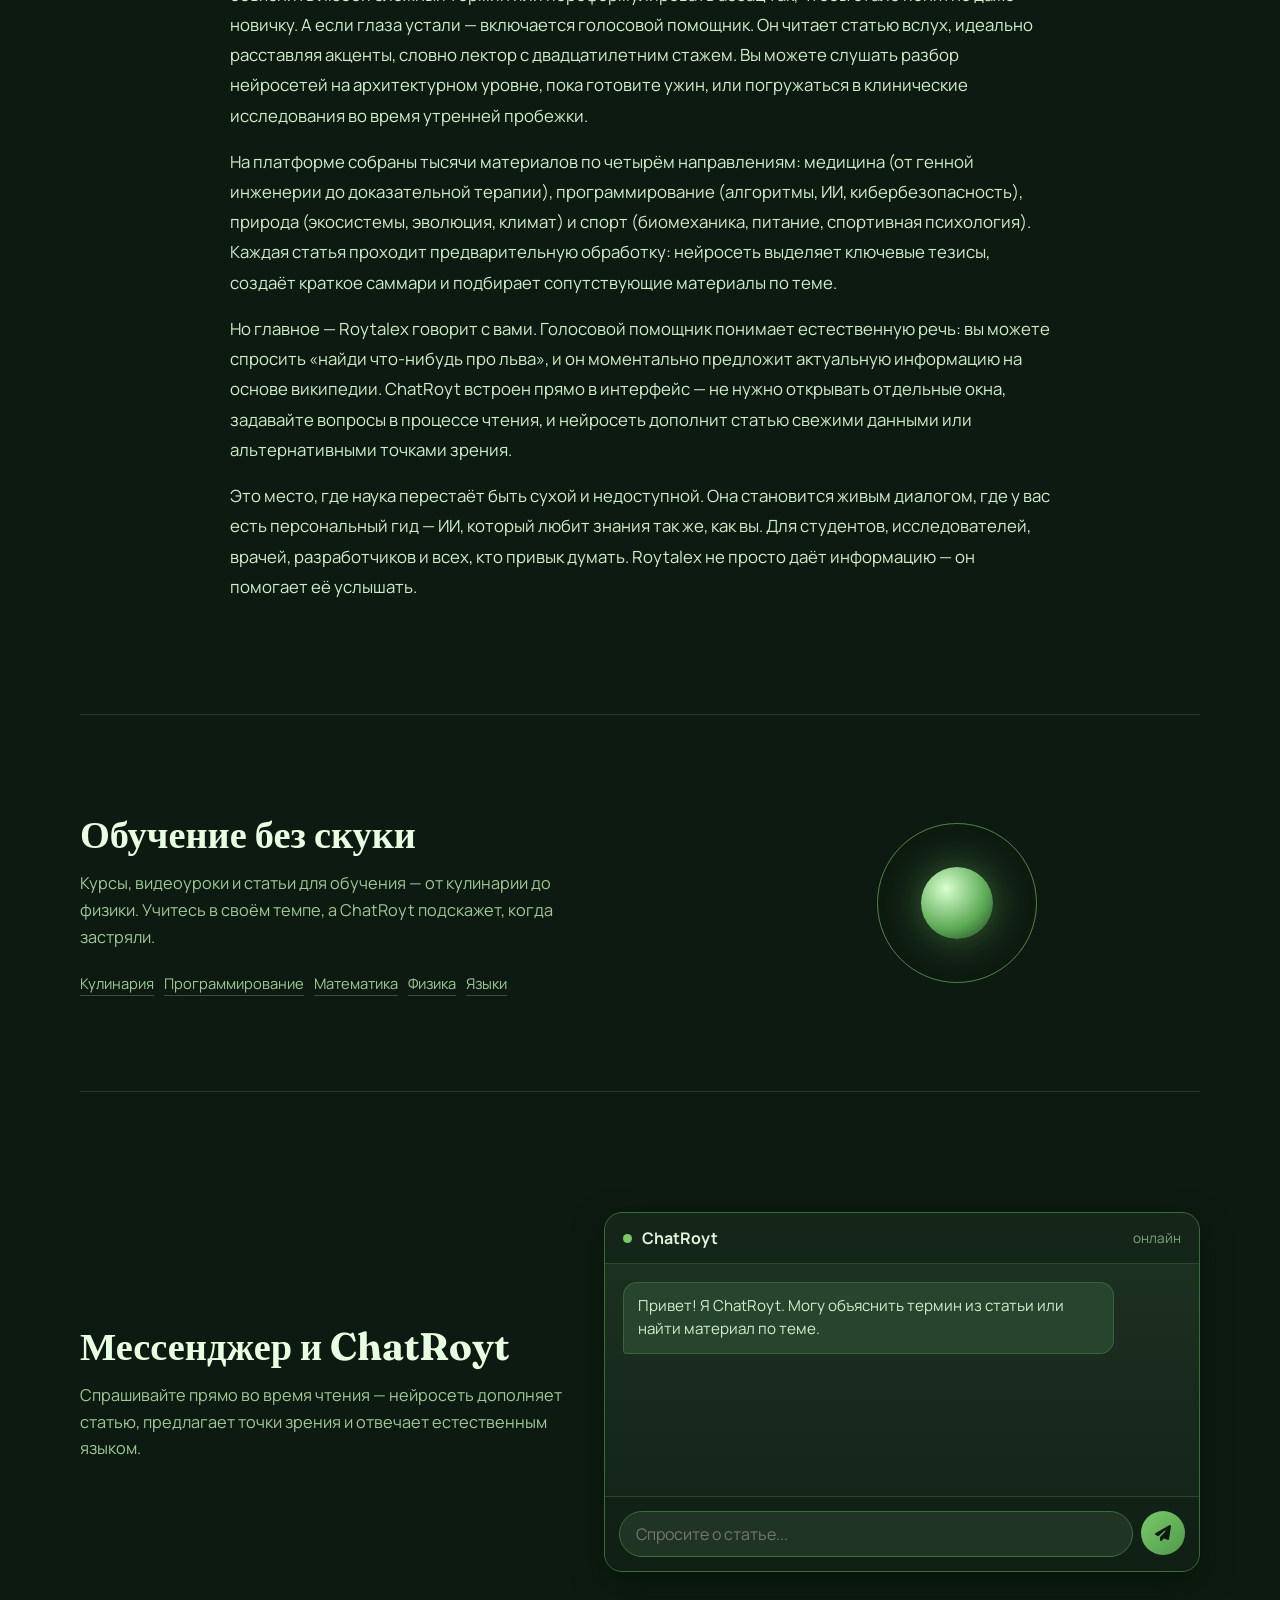
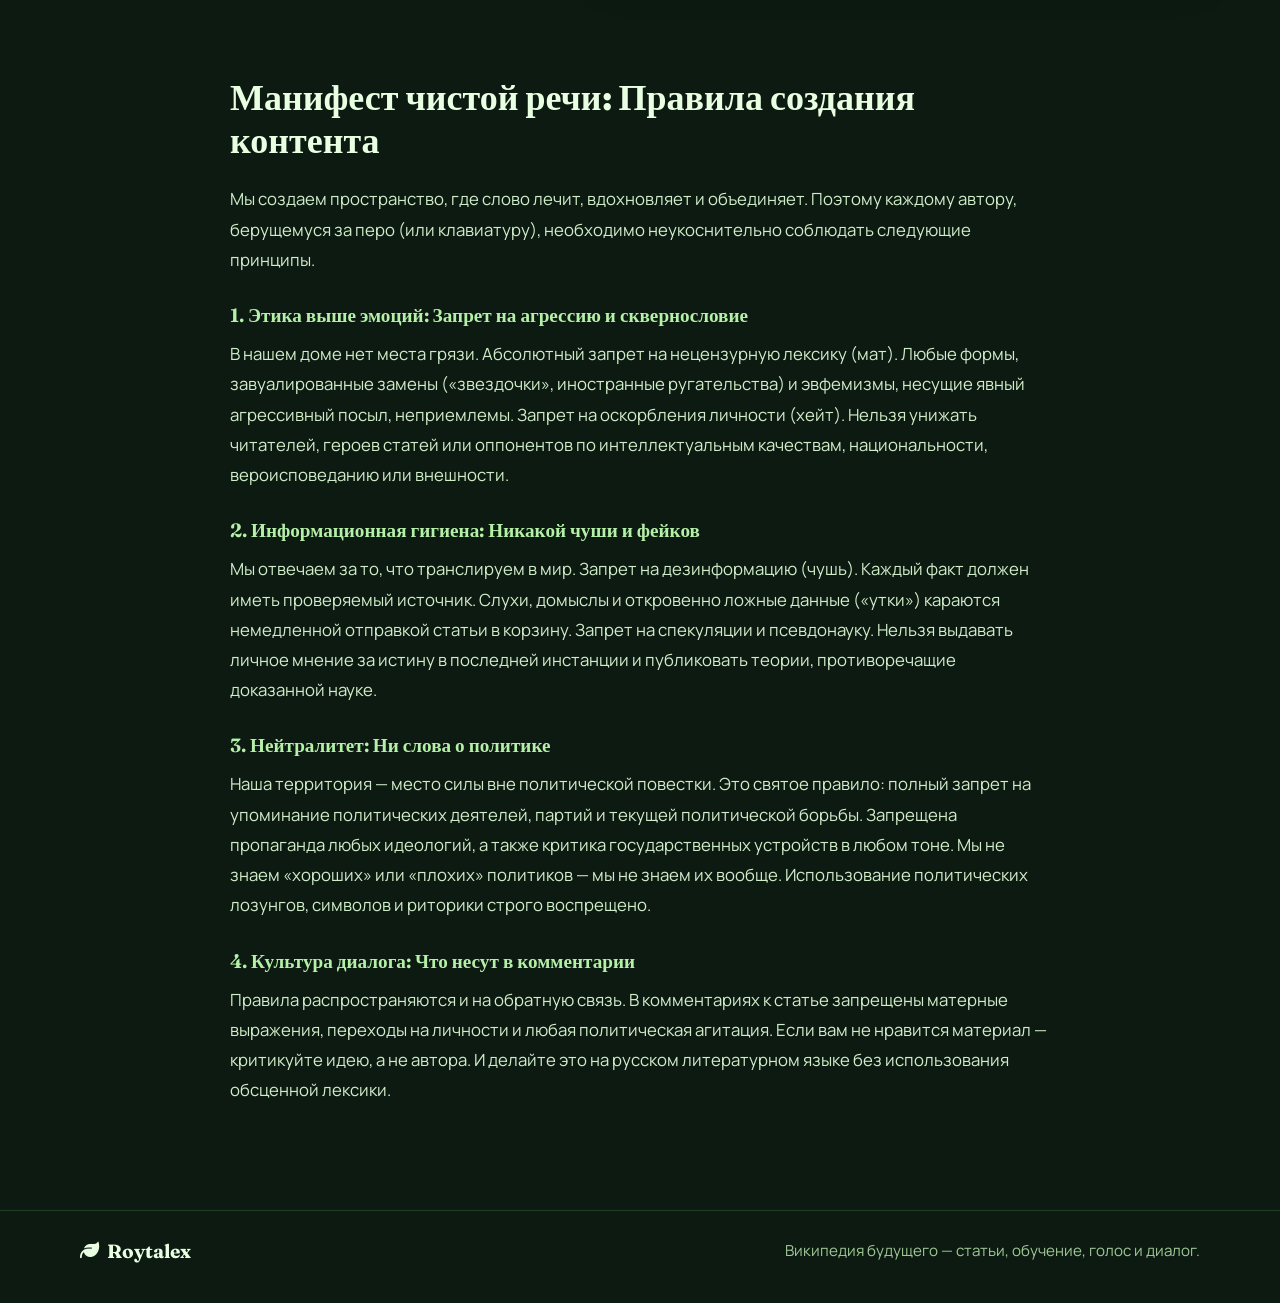
==== commit 37648529: "Add animated Roytalex wiki homepage Build the main landing page with the existing green wiki navigat" ====
--- a/index.html
+++ b/index.html
@@ -3,228 +3,250 @@
 <head>
   <meta charset="UTF-8" />
   <meta name="viewport" content="width=device-width, initial-scale=1.0" />
-  <title>roytalex — Александр Ройтберг</title>
-  <meta name="description" content="Александр Ройтберг (roytalex) — IT-блогер и мини-бизнесмен. Сайты, Telegram-боты, игры, алгоритмы." />
+  <title>Roytalex — Википедия будущего</title>
+  <meta name="description" content="Roytalex — пространство научных статей с ИИ, голосовым помощником, обучением и мессенджером. Википедия будущего." />
   <link rel="preconnect" href="https://fonts.googleapis.com" />
   <link rel="preconnect" href="https://fonts.gstatic.com" crossorigin />
-  <link href="https://fonts.googleapis.com/css2?family=JetBrains+Mono:wght@400;600&family=Sora:wght@400;500;600&family=Syne:wght@600;700;800&display=swap" rel="stylesheet" />
+  <link href="https://fonts.googleapis.com/css2?family=Manrope:wght@400;500;600;700&family=Fraunces:opsz,wght@9..144,500;9..144,700;9..144,800&display=swap" rel="stylesheet" />
+  <link rel="stylesheet" href="https://cdnjs.cloudflare.com/ajax/libs/font-awesome/6.5.2/css/all.min.css" />
   <link rel="stylesheet" href="css/style.css" />
 </head>
 <body>
-  <div class="noise" aria-hidden="true"></div>
-  <div class="code-rain" aria-hidden="true" id="codeRain"></div>
-
-  <header class="nav">
-    <a class="nav__brand" href="#top">roytalex</a>
-    <nav class="nav__links" aria-label="Основная навигация">
-      <a href="#boot">Обо мне</a>
-      <a href="#skills">Навыки</a>
-      <a href="#story">История</a>
-      <a href="#contact">Связь</a>
-    </nav>
-  </header>
+  <div class="ambient" aria-hidden="true">
+    <div class="ambient__glow ambient__glow--a"></div>
+    <div class="ambient__glow ambient__glow--b"></div>
+    <canvas id="constellation" class="constellation"></canvas>
+  </div>
+
+  <nav class="wiki-nav" id="wikiNav">
+    <div class="wiki-nav-container">
+      <div class="nav-left">
+        <button class="nav-toggle" id="navToggle" aria-label="Открыть меню" aria-expanded="false" aria-controls="navLinks">
+          <i class="fas fa-bars"></i>
+        </button>
+        <a href="#top" class="nav-logo" aria-label="Roytalex">
+          <i class="fas fa-leaf"></i>
+        </a>
+      </div>
+
+      <ul class="nav-links" id="navLinks">
+        <li>
+          <a href="#top" class="active"><i class="fas fa-globe"></i> Главная</a>
+        </li>
+        <li>
+          <span tabindex="0"><i class="fas fa-compass"></i> Категории <i class="fas fa-chevron-down" style="font-size:0.7rem;"></i></span>
+          <ul class="dropdown-menu">
+            <li><a href="#topics"><i class="fas fa-flask"></i> Наука</a></li>
+            <li><a href="#topics"><i class="fas fa-paint-brush"></i> Искусство</a></li>
+            <li><a href="#topics"><i class="fas fa-code"></i> Технологии</a></li>
+            <li><a href="#topics"><i class="fas fa-history"></i> История</a></li>
+            <li><a href="#topics"><i class="fas fa-leaf"></i> Природа</a></li>
+            <li><a href="#topics"><i class="fas fa-language"></i> Языки</a></li>
+            <li><a href="#topics"><i class="fas fa-newspaper"></i> Новости</a></li>
+            <li><a href="#topics"><i class="fas fa-futbol"></i> Спорт</a></li>
+            <li><a href="#topics"><i class="fas fa-rocket"></i> Космос</a></li>
+            <li><a href="#topics"><i class="fas fa-ellipsis-h"></i> Прочее</a></li>
+          </ul>
+        </li>
+        <li>
+          <span tabindex="0"><i class="fas fa-pen-fancy"></i> Редактировать <i class="fas fa-chevron-down" style="font-size:0.7rem;"></i></span>
+          <ul class="dropdown-menu">
+            <li><a href="#about"><i class="fas fa-plus-circle"></i> Создать статью</a></li>
+            <li><a href="#about"><i class="fas fa-edit"></i> Править</a></li>
+            <li><a href="#about"><i class="fas fa-upload"></i> Загрузить файл</a></li>
+          </ul>
+        </li>
+        <li>
+          <span tabindex="0"><i class="fas fa-graduation-cap"></i> Обучение <i class="fas fa-chevron-down" style="font-size:0.7rem;"></i></span>
+          <ul class="dropdown-menu">
+            <li><a href="#learn"><i class="fas fa-book"></i> Курсы</a></li>
+            <li><a href="#learn"><i class="fas fa-video"></i> Видеоуроки</a></li>
+            <li class="has-submenu">
+              <a href="#learn"><i class="fas fa-newspaper"></i> Статьи для обучения</a>
+              <ul class="dropdown-submenu">
+                <li><a href="#learn"><i class="fas fa-utensils"></i> Кулинария</a></li>
+                <li><a href="#learn"><i class="fas fa-laptop-code"></i> Программирование</a></li>
+                <li><a href="#learn"><i class="fas fa-calculator"></i> Математика</a></li>
+                <li><a href="#learn"><i class="fas fa-atom"></i> Физика</a></li>
+                <li><a href="#learn"><i class="fas fa-language"></i> Языки</a></li>
+              </ul>
+            </li>
+          </ul>
+        </li>
+        <li>
+          <a href="#messenger"><i class="fas fa-robot"></i> ChatRoyt</a>
+        </li>
+        <li>
+          <a href="#about"><i class="fas fa-microphone"></i> Голосовой помощник</a>
+        </li>
+        <li>
+          <a href="#manifest"><i class="fas fa-question-circle"></i> Помощь</a>
+        </li>
+        <li>
+          <a href="#manifest"><i class="fas fa-cog"></i> Настройки</a>
+        </li>
+      </ul>
+
+      <div class="nav-right">
+        <form class="wiki-search" role="search" id="wikiSearch">
+          <input type="text" name="q" placeholder="Поиск..." aria-label="Поиск" />
+          <button type="submit" aria-label="Найти"><i class="fas fa-search"></i></button>
+        </form>
+        <div class="nav-icons">
+          <a href="#messenger" aria-label="Войти"><i class="fas fa-user-circle"></i></a>
+          <a href="#messenger" aria-label="Уведомления"><i class="fas fa-bell"></i></a>
+        </div>
+      </div>
+    </div>
+  </nav>
 
   <main id="top">
-    <section class="hero">
-      <div class="hero__media" aria-hidden="true">
-        <img
-          src="https://images.unsplash.com/photo-1517694712202-14dd9538aa97?auto=format&fit=crop&w=1800&q=80"
-          alt=""
-          class="hero__img hero__img--main"
-        />
-        <img
-          src="https://images.unsplash.com/photo-1555066931-4365d14bab8c?auto=format&fit=crop&w=1200&q=80"
-          alt=""
-          class="hero__img hero__img--float"
-        />
-        <div class="hero__veil"></div>
-      </div>
-
-      <div class="hero__content">
-        <p class="hero__brand reveal">roytalex</p>
-        <h1 class="hero__title reveal delay-1">Код, контент и свои проекты</h1>
+    <section class="hero" aria-label="Roytalex">
+      <div class="hero__plane" aria-hidden="true">
+        <div class="hero__mesh"></div>
+        <div class="hero__orbit hero__orbit--1"></div>
+        <div class="hero__orbit hero__orbit--2"></div>
+        <div class="hero__orbit hero__orbit--3"></div>
+        <div class="hero__ring"></div>
+      </div>
+
+      <div class="hero__inner">
+        <p class="hero__brand reveal">Roytalex</p>
+        <h1 class="hero__title reveal delay-1">Википедия будущего, которая говорит с вами</h1>
         <p class="hero__lead reveal delay-2">
-          Александр Ройтберг — IT-блогер и мини-бизнесмен. Здесь про разработку, идеи и то, что я умею делать руками.
+          Научные статьи, обучение и живой диалог с ИИ — в одном пространстве, где знание звучит и отвечает.
         </p>
         <div class="hero__actions reveal delay-3">
-          <a class="btn btn--primary" href="#boot">Включить компьютер</a>
-          <a class="btn btn--ghost" href="#skills">Смотреть навыки</a>
-        </div>
-      </div>
-    </section>
-
-    <section class="boot" id="boot">
-      <div class="section-head">
-        <h2>Нажми на компьютер</h2>
-        <p>Кликни по ноутбуку — экран оживает, и ты узнаешь больше про roytalex.</p>
-      </div>
-
-      <div class="boot__stage">
-        <button class="laptop" id="laptop" type="button" aria-expanded="false" aria-controls="bootPanel">
-          <span class="laptop__hint" id="laptopHint">клик</span>
-          <span class="laptop__body">
-            <span class="laptop__bezel">
-              <span class="laptop__screen" id="laptopScreen">
-                <span class="laptop__idle">
-                  <span class="cursor-blink">_</span>
-                  <span>press to boot</span>
-                </span>
-                <span class="laptop__live" hidden>
-                  <span class="laptop__line">user@roytalex:~$</span>
-                  <span class="laptop__typed" id="screenTyped"></span>
-                </span>
-              </span>
-            </span>
-            <span class="laptop__deck">
-              <span class="laptop__touch"></span>
-            </span>
-          </span>
-          <span class="laptop__shadow"></span>
-        </button>
-
-        <aside class="boot-panel" id="bootPanel" hidden>
-          <p class="boot-panel__label">system.out</p>
-          <h3>Александр Ройтберг</h3>
-          <p>
-            <!-- ЗАМЕНИ ЭТОТ ТЕКСТ -->
-            Здесь напиши свой текст: кто ты, чем занимаешься, про блог, мини-бизнес и путь в IT.
-            Пока это заглушка — смело переписывай под себя.
-          </p>
-          <ul>
-            <li>Ник: <strong>roytalex</strong></li>
-            <li>Сфера: IT, контент, свои продукты</li>
-            <li>Стек: Python, JavaScript, C++</li>
-          </ul>
-        </aside>
-      </div>
-    </section>
-
-    <section class="skills" id="skills">
-      <div class="skills__bg" aria-hidden="true">
-        <img src="https://images.unsplash.com/photo-1461749280684-dccba630e2f6?auto=format&fit=crop&w=1600&q=80" alt="" />
-      </div>
-      <div class="section-head section-head--light">
-        <h2>Что я умею</h2>
-        <p>От сайтов и ботов до игр и олимпиадных задач — собираю, пишу и запускаю.</p>
-      </div>
-
-      <div class="skills__grid" id="skillsGrid">
-        <article class="skill" data-skill>
-          <span class="skill__index">01</span>
-          <h3>Сайты</h3>
-          <p>Лендинги, портфолио и веб-страницы с анимацией и чистой вёрсткой.</p>
-        </article>
-        <article class="skill" data-skill>
-          <span class="skill__index">02</span>
-          <h3>Telegram-боты</h3>
-          <p>Автоматизация, меню, ответы пользователям и полезные мини-сервисы в Telegram.</p>
-        </article>
-        <article class="skill" data-skill>
-          <span class="skill__index">03</span>
-          <h3>Игры на Pygame</h3>
-          <p>Игровая логика, спрайты, уровни и механики на Python + Pygame.</p>
-        </article>
-        <article class="skill" data-skill>
-          <span class="skill__index">04</span>
-          <h3>Приложения на Tkinter</h3>
-          <p>Десктопные окна, формы и утилиты с графическим интерфейсом.</p>
-        </article>
-        <article class="skill" data-skill>
-          <span class="skill__index">05</span>
-          <h3>JavaScript</h3>
-          <p>Интерактив на страницах, логика интерфейса и живые эффекты.</p>
-        </article>
-        <article class="skill" data-skill>
-          <span class="skill__index">06</span>
-          <h3>Python</h3>
-          <p>Скрипты, боты, игры, автоматизация — основной рабочий язык.</p>
-        </article>
-        <article class="skill" data-skill>
-          <span class="skill__index">07</span>
-          <h3>C++</h3>
-          <p>Быстрый код, структуры данных и задачи, где важна производительность.</p>
-        </article>
-        <article class="skill" data-skill>
-          <span class="skill__index">08</span>
-          <h3>Алгоритмы и олимпиады</h3>
-          <p>Олимпиадное программирование, алгоритмы и тренировка мышления через задачи.</p>
-        </article>
-      </div>
-    </section>
-
-    <section class="terminal-zone" id="terminal">
-      <div class="section-head">
-        <h2>Живой терминал</h2>
-        <p>Ещё одна анимация: команды сами печатаются — как будто я за клавиатурой.</p>
-      </div>
-
-      <div class="terminal" id="terminalBox" tabindex="0">
-        <div class="terminal__bar">
-          <span></span><span></span><span></span>
-          <p>roytalex — zsh</p>
-        </div>
-        <pre class="terminal__body" id="terminalBody" aria-live="polite"></pre>
-        <button class="btn btn--small" id="replayTerminal" type="button">Проиграть снова</button>
-      </div>
-    </section>
-
-    <section class="story" id="story">
-      <div class="story__media" aria-hidden="true">
-        <img src="https://images.unsplash.com/photo-1498050108023-c5249f4df085?auto=format&fit=crop&w=1400&q=80" alt="" />
-      </div>
-      <div class="story__copy">
-        <h2>Моя история</h2>
-        <p class="editable">
-          <!-- ЗАМЕНИ ЭТОТ ТЕКСТ -->
-          Сюда вставь свой рассказ: как начал программировать, зачем ведёшь блог,
-          какие проекты уже сделал и куда идёшь дальше. Текст можно править прямо в HTML.
-        </p>
-        <p class="editable">
-          <!-- ЗАМЕНИ ЭТОТ ТЕКСТ -->
-          Второй абзац — про мини-бизнес, контент и то, чем ты отличаешься.
-          Оставь столько текста, сколько нужно.
-        </p>
-      </div>
-    </section>
-
-    <section class="orbit" id="orbit">
-      <div class="section-head">
-        <h2>Стек вокруг roytalex</h2>
-        <p>Крутящаяся орбита технологий — ещё один живой акцент на странице.</p>
-      </div>
-      <div class="orbit__stage">
-        <div class="orbit__ring" aria-hidden="true">
-          <span style="--i:0">Python</span>
-          <span style="--i:1">JavaScript</span>
-          <span style="--i:2">C++</span>
-          <span style="--i:3">Pygame</span>
-          <span style="--i:4">Tkinter</span>
-          <span style="--i:5">Telegram</span>
-          <span style="--i:6">HTML/CSS</span>
-          <span style="--i:7">Algorithms</span>
-        </div>
-        <div class="orbit__core">
-          <strong>roytalex</strong>
-          <span>build · ship · tell</span>
-        </div>
-      </div>
-    </section>
-
-    <section class="contact" id="contact">
-      <h2>Связаться</h2>
-      <p>
-        <!-- ЗАМЕНИ ССЫЛКИ И ТЕКСТ -->
-        Напиши мне — обсудим сайт, бота, игру или коллаб.
-      </p>
-      <div class="contact__links">
-        <a class="btn btn--primary" href="https://t.me/roytalex" target="_blank" rel="noopener noreferrer">Telegram</a>
-        <a class="btn btn--ghost" href="mailto:alexroytberg14@gmail.com">Email</a>
-      </div>
+          <a class="btn btn--primary" href="#about">Узнать о платформе</a>
+          <a class="btn btn--ghost" href="#messenger">Открыть ChatRoyt</a>
+        </div>
+      </div>
+
+      <div class="hero__ticker" aria-hidden="true">
+        <div class="hero__ticker-track" id="topicTicker">
+          <span><i class="fas fa-flask"></i> Наука</span>
+          <span><i class="fas fa-code"></i> Технологии</span>
+          <span><i class="fas fa-leaf"></i> Природа</span>
+          <span><i class="fas fa-rocket"></i> Космос</span>
+          <span><i class="fas fa-graduation-cap"></i> Обучение</span>
+          <span><i class="fas fa-heartbeat"></i> Медицина</span>
+          <span><i class="fas fa-futbol"></i> Спорт</span>
+          <span><i class="fas fa-language"></i> Языки</span>
+        </div>
+      </div>
+    </section>
+
+    <section class="pathways" id="topics" aria-label="Направления">
+      <div class="section-head reveal">
+        <h2>Четыре пути в знание</h2>
+        <p>Выберите направление — статьи уже подготовлены нейросетью: тезисы, саммари и связанные материалы.</p>
+      </div>
+
+      <div class="pathways__grid">
+        <a class="pathway reveal" href="#about" data-tone="medicine">
+          <i class="fas fa-dna"></i>
+          <h3>Медицина</h3>
+          <p>Генная инженерия, доказательная терапия, клинические исследования.</p>
+        </a>
+        <a class="pathway reveal delay-1" href="#learn" data-tone="code">
+          <i class="fas fa-microchip"></i>
+          <h3>Программирование</h3>
+          <p>Алгоритмы, ИИ, кибербезопасность и архитектура систем.</p>
+        </a>
+        <a class="pathway reveal delay-2" href="#about" data-tone="nature">
+          <i class="fas fa-seedling"></i>
+          <h3>Природа</h3>
+          <p>Экосистемы, эволюция, климат и живые миры вокруг нас.</p>
+        </a>
+        <a class="pathway reveal delay-3" href="#about" data-tone="sport">
+          <i class="fas fa-running"></i>
+          <h3>Спорт</h3>
+          <p>Биомеханика, питание и психология высоких результатов.</p>
+        </a>
+      </div>
+    </section>
+
+    <section class="content-section" id="about">
+      <article class="gg reveal">
+        <h2>Что такое Roytalex и для чего он нужен?</h2>
+        <p>Roytalex — это пространство, где научные статьи обретают голос. Представьте: вы открываете исследование по молекулярной биологии, и рядом с вами всегда ИИ, готовый в две секунды объяснить любой сложный термин или переформулировать абзац так, чтобы стало понятно даже новичку. А если глаза устали — включается голосовой помощник. Он читает статью вслух, идеально расставляя акценты, словно лектор с двадцатилетним стажем. Вы можете слушать разбор нейросетей на архитектурном уровне, пока готовите ужин, или погружаться в клинические исследования во время утренней пробежки.</p>
+        <p>На платформе собраны тысячи материалов по четырём направлениям: медицина (от генной инженерии до доказательной терапии), программирование (алгоритмы, ИИ, кибербезопасность), природа (экосистемы, эволюция, климат) и спорт (биомеханика, питание, спортивная психология). Каждая статья проходит предварительную обработку: нейросеть выделяет ключевые тезисы, создаёт краткое саммари и подбирает сопутствующие материалы по теме.</p>
+        <p>Но главное — Roytalex говорит с вами. Голосовой помощник понимает естественную речь: вы можете спросить «найди что-нибудь про льва», и он моментально предложит актуальную информацию на основе википедии. ChatRoyt встроен прямо в интерфейс — не нужно открывать отдельные окна, задавайте вопросы в процессе чтения, и нейросеть дополнит статью свежими данными или альтернативными точками зрения.</p>
+        <p>Это место, где наука перестаёт быть сухой и недоступной. Она становится живым диалогом, где у вас есть персональный гид — ИИ, который любит знания так же, как вы. Для студентов, исследователей, врачей, разработчиков и всех, кто привык думать. Roytalex не просто даёт информацию — он помогает её услышать.</p>
+      </article>
+    </section>
+
+    <section class="learn-band" id="learn">
+      <div class="learn-band__copy reveal">
+        <h2>Обучение без скуки</h2>
+        <p>Курсы, видеоуроки и статьи для обучения — от кулинарии до физики. Учитесь в своём темпе, а ChatRoyt подскажет, когда застряли.</p>
+        <div class="learn-band__tags">
+          <span>Кулинария</span>
+          <span>Программирование</span>
+          <span>Математика</span>
+          <span>Физика</span>
+          <span>Языки</span>
+        </div>
+      </div>
+      <div class="learn-band__visual reveal delay-2" aria-hidden="true">
+        <div class="pulse-core"></div>
+        <div class="pulse-ring"></div>
+        <div class="pulse-ring pulse-ring--2"></div>
+        <ul class="learn-orbit">
+          <li style="--i:0"><i class="fas fa-book-open"></i></li>
+          <li style="--i:1"><i class="fas fa-video"></i></li>
+          <li style="--i:2"><i class="fas fa-atom"></i></li>
+          <li style="--i:3"><i class="fas fa-laptop-code"></i></li>
+          <li style="--i:4"><i class="fas fa-language"></i></li>
+        </ul>
+      </div>
+    </section>
+
+    <section class="messenger" id="messenger">
+      <div class="messenger__intro reveal">
+        <h2>Мессенджер и ChatRoyt</h2>
+        <p>Спрашивайте прямо во время чтения — нейросеть дополняет статью, предлагает точки зрения и отвечает естественным языком.</p>
+      </div>
+
+      <div class="chat-stage reveal delay-1" id="chatStage">
+        <div class="chat-stage__header">
+          <span class="chat-stage__status"></span>
+          <strong>ChatRoyt</strong>
+          <em>онлайн</em>
+        </div>
+        <div class="chat-stage__body" id="chatBody" aria-live="polite"></div>
+        <form class="chat-stage__compose" id="chatDemo" autocomplete="off">
+          <input type="text" name="message" placeholder="Спросите о статье..." aria-label="Сообщение ChatRoyt" />
+          <button type="submit" aria-label="Отправить"><i class="fas fa-paper-plane"></i></button>
+        </form>
+      </div>
+    </section>
+
+    <section class="content-section" id="manifest">
+      <article class="gg reveal">
+        <h2>Манифест чистой речи: Правила создания контента</h2>
+        <p>Мы создаем пространство, где слово лечит, вдохновляет и объединяет. Поэтому каждому автору, берущемуся за перо (или клавиатуру), необходимо неукоснительно соблюдать следующие принципы.</p>
+
+        <h3>1. Этика выше эмоций: Запрет на агрессию и сквернословие</h3>
+        <p>В нашем доме нет места грязи. Абсолютный запрет на нецензурную лексику (мат). Любые формы, завуалированные замены («звездочки», иностранные ругательства) и эвфемизмы, несущие явный агрессивный посыл, неприемлемы. Запрет на оскорбления личности (хейт). Нельзя унижать читателей, героев статей или оппонентов по интеллектуальным качествам, национальности, вероисповеданию или внешности.</p>
+
+        <h3>2. Информационная гигиена: Никакой чуши и фейков</h3>
+        <p>Мы отвечаем за то, что транслируем в мир. Запрет на дезинформацию (чушь). Каждый факт должен иметь проверяемый источник. Слухи, домыслы и откровенно ложные данные («утки») караются немедленной отправкой статьи в корзину. Запрет на спекуляции и псевдонауку. Нельзя выдавать личное мнение за истину в последней инстанции и публиковать теории, противоречащие доказанной науке.</p>
+
+        <h3>3. Нейтралитет: Ни слова о политике</h3>
+        <p>Наша территория — место силы вне политической повестки. Это святое правило: полный запрет на упоминание политических деятелей, партий и текущей политической борьбы. Запрещена пропаганда любых идеологий, а также критика государственных устройств в любом тоне. Мы не знаем «хороших» или «плохих» политиков — мы не знаем их вообще. Использование политических лозунгов, символов и риторики строго воспрещено.</p>
+
+        <h3>4. Культура диалога: Что несут в комментарии</h3>
+        <p>Правила распространяются и на обратную связь. В комментариях к статье запрещены матерные выражения, переходы на личности и любая политическая агитация. Если вам не нравится материал — критикуйте идею, а не автора. И делайте это на русском литературном языке без использования обсценной лексики.</p>
+      </article>
     </section>
   </main>
 
-  <footer class="footer">
-    <p>© <span id="year"></span> roytalex · Александр Ройтберг</p>
+  <footer class="site-footer">
+    <div class="site-footer__inner">
+      <a class="site-footer__brand" href="#top"><i class="fas fa-leaf"></i> Roytalex</a>
+      <p>Википедия будущего — статьи, обучение, голос и диалог.</p>
+    </div>
   </footer>
 
   <script src="js/main.js"></script>
--- a/css/style.css
+++ b/css/style.css
@@ -1,19 +1,24 @@
 :root {
-  --ink: #10221c;
-  --ink-soft: #1c342c;
-  --foam: #f3f7f4;
-  --mist: #dce8e1;
-  --leaf: #1f8a5b;
-  --lime: #c6f24a;
-  --sand: #f7f1e4;
-  --glass: rgba(243, 247, 244, 0.82);
-  --line: rgba(16, 34, 28, 0.12);
-  --shadow: 0 18px 40px rgba(16, 34, 28, 0.12);
-  --font-display: "Syne", sans-serif;
-  --font-body: "Sora", sans-serif;
-  --font-mono: "JetBrains Mono", monospace;
-  --radius: 18px;
+  --bg-deep: #0d1a11;
+  --bg: #132318;
+  --bg-soft: #1a2f20;
+  --panel: #1f3423;
+  --panel-lift: #2a4830;
+  --line: #3a6b3f;
+  --green-soft: #7bc96a;
+  --green-mid: #8abf82;
+  --green-mute: #7fa87a;
+  --text: #e0f5db;
+  --text-soft: #d0edca;
+  --text-dim: #9fc896;
+  --cream: #e8ffe2;
+  --accent: #b5f0a8;
+  --shadow: 0 10px 30px rgba(0, 20, 0, 0.6);
+  --font-display: "Fraunces", Georgia, serif;
+  --font-body: "Manrope", sans-serif;
+  --nav-h: 68px;
   --max: 1120px;
+  --ease: cubic-bezier(0.22, 1, 0.36, 1);
 }
 
 *,
@@ -28,13 +33,10 @@
 
 body {
   margin: 0;
-  color: var(--ink);
+  min-height: 100vh;
+  color: var(--text);
   font-family: var(--font-body);
-  background:
-    radial-gradient(1200px 600px at 10% -10%, rgba(198, 242, 74, 0.28), transparent 55%),
-    radial-gradient(900px 500px at 90% 0%, rgba(31, 138, 91, 0.18), transparent 50%),
-    linear-gradient(180deg, #eef5f0 0%, var(--foam) 40%, #e7f0ea 100%);
-  min-height: 100vh;
+  background: var(--bg-deep);
   overflow-x: hidden;
 }
 
@@ -45,94 +47,359 @@
 
 a {
   color: inherit;
-  text-decoration: none;
-}
-
-button {
+}
+
+button,
+input {
   font: inherit;
-  border: 0;
-  background: none;
-  cursor: pointer;
-  color: inherit;
-}
-
-.noise {
-  pointer-events: none;
-  position: fixed;
-  inset: 0;
-  z-index: 50;
-  opacity: 0.035;
-  background-image: url("data:image/svg+xml,%3Csvg viewBox='0 0 200 200' xmlns='http://www.w3.org/2000/svg'%3E%3Cfilter id='n'%3E%3CfeTurbulence type='fractalNoise' baseFrequency='0.85' numOctaves='3' stitchTiles='stitch'/%3E%3C/filter%3E%3Crect width='100%25' height='100%25' filter='url(%23n)'/%3E%3C/svg%3E");
-}
-
-.code-rain {
-  pointer-events: none;
+}
+
+/* ===== AMBIENT ===== */
+.ambient {
   position: fixed;
   inset: 0;
   z-index: 0;
+  pointer-events: none;
   overflow: hidden;
-}
-
-.code-rain span {
-  position: absolute;
-  top: -10vh;
-  font-family: var(--font-mono);
-  font-size: 12px;
-  color: rgba(31, 138, 91, 0.22);
+  background:
+    radial-gradient(1000px 520px at 12% -8%, rgba(123, 201, 106, 0.16), transparent 55%),
+    radial-gradient(900px 480px at 88% 8%, rgba(58, 107, 63, 0.28), transparent 50%),
+    linear-gradient(180deg, #101f15 0%, var(--bg-deep) 42%, #0b1510 100%);
+}
+
+.ambient__glow {
+  position: absolute;
+  border-radius: 50%;
+  filter: blur(60px);
+  opacity: 0.45;
+  animation: drift 18s ease-in-out infinite alternate;
+}
+
+.ambient__glow--a {
+  width: 420px;
+  height: 420px;
+  left: -80px;
+  top: 18%;
+  background: rgba(123, 201, 106, 0.18);
+}
+
+.ambient__glow--b {
+  width: 380px;
+  height: 380px;
+  right: -60px;
+  top: 55%;
+  background: rgba(58, 107, 63, 0.35);
+  animation-delay: -6s;
+}
+
+.constellation {
+  position: absolute;
+  inset: 0;
+  width: 100%;
+  height: 100%;
+  opacity: 0.55;
+}
+
+@keyframes drift {
+  from { transform: translate3d(0, 0, 0) scale(1); }
+  to { transform: translate3d(40px, -30px, 0) scale(1.08); }
+}
+
+/* ===== NAV ===== */
+.wiki-nav {
+  position: sticky;
+  top: 0;
+  z-index: 100;
+  backdrop-filter: blur(14px);
+  background: rgba(15, 28, 18, 0.88);
+  border-bottom: 1px solid rgba(58, 107, 63, 0.55);
+}
+
+.wiki-nav-container {
+  max-width: 1280px;
+  margin: 0 auto;
+  min-height: var(--nav-h);
+  padding: 0 18px;
+  display: flex;
+  align-items: center;
+  justify-content: space-between;
+  gap: 14px;
+}
+
+.nav-left {
+  display: flex;
+  align-items: center;
+  gap: 10px;
+  flex-shrink: 0;
+}
+
+.nav-toggle {
+  display: none;
+  width: 40px;
+  height: 40px;
+  border: 1px solid var(--line);
+  border-radius: 10px;
+  background: var(--panel);
+  color: var(--text-soft);
+  cursor: pointer;
+}
+
+.nav-logo {
+  width: 40px;
+  height: 40px;
+  display: inline-flex;
+  align-items: center;
+  justify-content: center;
+  border-radius: 50%;
+  color: var(--accent);
+  background: linear-gradient(145deg, #24432a, #1a2f20);
+  border: 1px solid var(--line);
+  text-decoration: none;
+  font-size: 1.15rem;
+  transition: transform 0.25s var(--ease), box-shadow 0.25s;
+}
+
+.nav-logo:hover {
+  transform: rotate(-8deg) scale(1.05);
+  box-shadow: 0 0 0 4px rgba(123, 201, 106, 0.15);
+}
+
+.nav-links {
+  display: flex;
+  align-items: center;
+  gap: 2px;
+  list-style: none;
+  margin: 0;
+  padding: 0;
+  flex: 1;
+  justify-content: center;
+  flex-wrap: wrap;
+}
+
+.nav-links > li {
+  position: relative;
+}
+
+.nav-links > li > a,
+.nav-links > li > span {
+  display: inline-flex;
+  align-items: center;
+  gap: 7px;
+  padding: 9px 12px;
+  border-radius: 10px;
+  color: var(--text-soft);
+  text-decoration: none;
+  font-size: 0.92rem;
+  cursor: pointer;
+  transition: background 0.15s, color 0.15s;
   white-space: nowrap;
-  animation: fall linear infinite;
-}
-
-@keyframes fall {
-  to {
-    transform: translateY(110vh);
-  }
-}
-
-.nav {
-  position: fixed;
+}
+
+.nav-links > li > a:hover,
+.nav-links > li > span:hover,
+.nav-links > li > a.active {
+  background: var(--panel-lift);
+  color: var(--cream);
+}
+
+.nav-links > li > a i,
+.nav-links > li > span i:first-child {
+  color: var(--green-mid);
+}
+
+/* ===== ДРОПДАУНЫ ===== */
+.dropdown-menu {
+  position: absolute;
+  top: calc(100% + 6px);
+  left: 0;
+  min-width: 210px;
+  background: #1f3423;
+  border: 1px solid #3a6b3f;
+  border-radius: 10px;
+  box-shadow: 0 10px 30px rgba(0, 20, 0, 0.6);
+  padding: 6px 0;
+  list-style: none;
+  opacity: 0;
+  visibility: hidden;
+  transform: translateY(6px);
+  transition: opacity 0.2s ease, transform 0.2s ease, visibility 0.2s;
+  z-index: 999;
+}
+
+.nav-links > li:hover .dropdown-menu {
+  opacity: 1;
+  visibility: visible;
+  transform: translateY(0);
+}
+
+.dropdown-menu li {
+  position: relative;
+}
+
+.dropdown-menu li a {
+  display: flex;
+  align-items: center;
+  gap: 8px;
+  padding: 8px 18px;
+  font-size: 0.92rem;
+  color: #d0edca;
+  text-decoration: none;
+  transition: background 0.12s, color 0.12s;
+  border-left: 3px solid transparent;
+}
+
+.dropdown-menu li a:hover {
+  background: #2a4830;
+  color: #e8ffe2;
+  border-left-color: var(--green-soft);
+}
+
+.dropdown-menu li a i {
+  width: 20px;
+  color: #8abf82;
+}
+
+/* ===== ВЛОЖЕННОЕ МЕНЮ ===== */
+.dropdown-submenu {
+  position: absolute;
   top: 0;
-  left: 0;
-  right: 0;
-  z-index: 40;
-  display: flex;
-  align-items: center;
-  justify-content: space-between;
-  padding: 1rem 1.5rem;
-  backdrop-filter: blur(10px);
-  background: rgba(243, 247, 244, 0.72);
-  border-bottom: 1px solid transparent;
-  transition: border-color 0.3s ease, background 0.3s ease;
-}
-
-.nav.is-scrolled {
-  border-bottom-color: var(--line);
-  background: rgba(243, 247, 244, 0.9);
-}
-
-.nav__brand {
-  font-family: var(--font-display);
-  font-weight: 800;
-  font-size: 1.35rem;
-  letter-spacing: -0.03em;
-}
-
-.nav__links {
-  display: flex;
-  gap: 1.25rem;
+  left: 100%;
+  min-width: 200px;
+  background: #1f3423;
+  border: 1px solid #3a6b3f;
+  border-radius: 10px;
+  box-shadow: 0 10px 30px rgba(0, 20, 0, 0.6);
+  padding: 6px 0;
+  list-style: none;
+  opacity: 0;
+  visibility: hidden;
+  transform: translateX(6px);
+  transition: opacity 0.2s ease, transform 0.2s ease, visibility 0.2s;
+  z-index: 1000;
+}
+
+.dropdown-menu li:hover .dropdown-submenu {
+  opacity: 1;
+  visibility: visible;
+  transform: translateX(0);
+}
+
+.dropdown-submenu li a {
+  display: flex;
+  align-items: center;
+  gap: 8px;
+  padding: 8px 18px;
   font-size: 0.92rem;
-}
-
-.nav__links a {
-  opacity: 0.75;
-  transition: opacity 0.2s ease, transform 0.2s ease;
-}
-
-.nav__links a:hover {
-  opacity: 1;
-  transform: translateY(-1px);
-}
-
+  color: #d0edca;
+  text-decoration: none;
+  transition: background 0.12s, color 0.12s;
+  border-left: 3px solid transparent;
+}
+
+.dropdown-submenu li a:hover {
+  background: #2a4830;
+  color: #e8ffe2;
+  border-left-color: var(--green-soft);
+}
+
+.dropdown-submenu li a i {
+  width: 20px;
+  color: #8abf82;
+}
+
+.has-submenu > a::after {
+  content: "\f054";
+  font-family: "Font Awesome 6 Free";
+  font-weight: 900;
+  font-size: 0.7rem;
+  margin-left: 8px;
+  color: #7fa87a;
+}
+
+/* ===== ПРАВАЯ ЧАСТЬ ===== */
+.nav-right {
+  display: flex;
+  align-items: center;
+  gap: 12px;
+  flex-shrink: 0;
+}
+
+.wiki-search {
+  display: flex;
+  align-items: center;
+  background: #1f3423;
+  border-radius: 24px;
+  padding: 4px 8px 4px 16px;
+  border: 1px solid #3a6b3f;
+  transition: border 0.2s, box-shadow 0.2s;
+}
+
+.wiki-search:focus-within {
+  border-color: var(--green-soft);
+  box-shadow: 0 0 0 3px rgba(123, 201, 106, 0.25);
+}
+
+.wiki-search input {
+  border: none;
+  background: transparent;
+  padding: 8px 6px;
+  font-size: 0.95rem;
+  width: 140px;
+  outline: none;
+  color: #e0f5db;
+  transition: width 0.25s ease;
+  font-family: inherit;
+}
+
+.wiki-search input::placeholder {
+  color: #7fa87a;
+}
+
+.wiki-search input:focus {
+  width: 190px;
+}
+
+.wiki-search button {
+  background: none;
+  border: none;
+  color: #8abf82;
+  cursor: pointer;
+  padding: 6px 10px;
+  border-radius: 20px;
+  font-size: 1rem;
+  transition: background 0.15s, color 0.15s;
+}
+
+.wiki-search button:hover {
+  background: #2a4830;
+  color: #b5f0a8;
+}
+
+.nav-icons {
+  display: flex;
+  align-items: center;
+  gap: 6px;
+}
+
+.nav-icons a {
+  display: inline-flex;
+  align-items: center;
+  justify-content: center;
+  width: 36px;
+  height: 36px;
+  border-radius: 50%;
+  color: #b5e0ad;
+  font-size: 1.2rem;
+  text-decoration: none;
+  transition: background 0.15s, color 0.15s;
+}
+
+.nav-icons a:hover {
+  background: #2a4830;
+  color: #e8ffe2;
+}
+
+/* ===== HERO ===== */
 main {
   position: relative;
   z-index: 1;
@@ -140,734 +407,764 @@
 
 .hero {
   position: relative;
-  min-height: 100vh;
-  min-height: 100svh;
-  display: grid;
-  align-items: end;
-  padding: 7rem 1.5rem 4rem;
-  color: var(--foam);
+  min-height: calc(100vh - var(--nav-h));
+  display: flex;
+  flex-direction: column;
+  justify-content: center;
   overflow: hidden;
-}
-
-.hero__media {
+  isolation: isolate;
+}
+
+.hero__plane {
   position: absolute;
   inset: 0;
-}
-
-.hero__img {
-  position: absolute;
-  inset: 0;
-  width: 100%;
-  height: 100%;
-  object-fit: cover;
-}
-
-.hero__img--main {
-  animation: kenburns 22s ease-in-out infinite alternate;
-}
-
-.hero__img--float {
-  width: min(42vw, 420px);
-  height: auto;
-  inset: auto 8% 18% auto;
-  border: 1px solid rgba(243, 247, 244, 0.25);
-  opacity: 0.55;
-  mix-blend-mode: luminosity;
-  animation: drift 10s ease-in-out infinite;
-}
-
-.hero__veil {
+  z-index: -1;
+}
+
+.hero__mesh {
   position: absolute;
   inset: 0;
   background:
-    linear-gradient(180deg, rgba(16, 34, 28, 0.35) 0%, rgba(16, 34, 28, 0.55) 45%, rgba(16, 34, 28, 0.88) 100%),
-    linear-gradient(90deg, rgba(16, 34, 28, 0.55), transparent 55%);
-}
-
-.hero__content {
-  position: relative;
-  z-index: 2;
-  width: min(100%, var(--max));
+    linear-gradient(120deg, rgba(13, 26, 17, 0.2), rgba(13, 26, 17, 0.72) 48%, rgba(13, 26, 17, 0.92)),
+    url("data:image/svg+xml,%3Csvg xmlns='http://www.w3.org/2000/svg' width='160' height='160' viewBox='0 0 160 160'%3E%3Cpath d='M0 80h160M80 0v160' stroke='%233a6b3f' stroke-opacity='.22'/%3E%3Ccircle cx='80' cy='80' r='2' fill='%237bc96a' fill-opacity='.35'/%3E%3C/svg%3E"),
+    radial-gradient(ellipse 80% 60% at 70% 40%, rgba(123, 201, 106, 0.22), transparent 60%),
+    linear-gradient(160deg, #1a3a24 0%, #0f1f14 55%, #0a140d 100%);
+  background-size: auto, 160px 160px, auto, auto;
+  animation: meshShift 22s ease-in-out infinite alternate;
+}
+
+@keyframes meshShift {
+  from { background-position: 0 0, 0 0, 0 0, 0 0; }
+  to { background-position: 0 0, 40px 28px, 0 0, 0 0; }
+}
+
+.hero__orbit {
+  position: absolute;
+  border: 1px solid rgba(123, 201, 106, 0.18);
+  border-radius: 50%;
+  top: 50%;
+  left: 62%;
+  transform: translate(-50%, -50%);
+  animation: spin 48s linear infinite;
+}
+
+.hero__orbit--1 { width: min(52vw, 420px); height: min(52vw, 420px); }
+.hero__orbit--2 { width: min(68vw, 560px); height: min(68vw, 560px); animation-duration: 70s; animation-direction: reverse; border-color: rgba(58, 107, 63, 0.35); }
+.hero__orbit--3 { width: min(84vw, 720px); height: min(84vw, 720px); animation-duration: 96s; border-color: rgba(123, 201, 106, 0.1); }
+
+.hero__orbit::before {
+  content: "";
+  position: absolute;
+  width: 10px;
+  height: 10px;
+  border-radius: 50%;
+  background: var(--green-soft);
+  top: 8%;
+  left: 50%;
+  box-shadow: 0 0 18px rgba(123, 201, 106, 0.7);
+}
+
+.hero__ring {
+  position: absolute;
+  width: min(40vw, 320px);
+  height: min(40vw, 320px);
+  top: 50%;
+  left: 62%;
+  transform: translate(-50%, -50%);
+  border-radius: 50%;
+  background:
+    radial-gradient(circle at 35% 30%, rgba(181, 240, 168, 0.35), transparent 40%),
+    radial-gradient(circle at 60% 70%, rgba(58, 107, 63, 0.55), transparent 55%),
+    radial-gradient(circle, rgba(31, 52, 35, 0.9), rgba(13, 26, 17, 0.2));
+  filter: blur(2px);
+  animation: pulseSoft 5.5s ease-in-out infinite;
+}
+
+@keyframes spin {
+  to { transform: translate(-50%, -50%) rotate(360deg); }
+}
+
+@keyframes pulseSoft {
+  0%, 100% { transform: translate(-50%, -50%) scale(1); opacity: 0.85; }
+  50% { transform: translate(-50%, -50%) scale(1.06); opacity: 1; }
+}
+
+.hero__inner {
+  width: min(100% - 36px, var(--max));
   margin: 0 auto;
+  padding: 72px 0 120px;
+  max-width: 720px;
 }
 
 .hero__brand {
-  margin: 0 0 0.4rem;
+  margin: 0 0 18px;
   font-family: var(--font-display);
+  font-size: clamp(3rem, 8vw, 5.6rem);
   font-weight: 800;
-  font-size: clamp(3.4rem, 12vw, 8.5rem);
-  line-height: 0.9;
-  letter-spacing: -0.06em;
-  text-transform: lowercase;
+  letter-spacing: -0.03em;
+  line-height: 0.95;
+  background: linear-gradient(120deg, #e8ffe2 10%, #7bc96a 55%, #c8f5b8 100%);
+  -webkit-background-clip: text;
+  background-clip: text;
+  color: transparent;
+  text-shadow: 0 0 40px rgba(123, 201, 106, 0.15);
 }
 
 .hero__title {
-  margin: 0 0 1rem;
-  max-width: 14ch;
+  margin: 0 0 16px;
   font-family: var(--font-display);
-  font-weight: 700;
-  font-size: clamp(1.5rem, 3.4vw, 2.4rem);
-  line-height: 1.15;
-  letter-spacing: -0.03em;
+  font-size: clamp(1.55rem, 3.4vw, 2.35rem);
+  font-weight: 600;
+  line-height: 1.2;
+  color: var(--cream);
+  max-width: 16ch;
 }
 
 .hero__lead {
-  margin: 0 0 1.75rem;
+  margin: 0 0 28px;
+  font-size: 1.05rem;
+  line-height: 1.65;
+  color: var(--text-dim);
   max-width: 38ch;
-  font-size: 1.05rem;
-  line-height: 1.55;
-  color: rgba(243, 247, 244, 0.86);
 }
 
 .hero__actions {
   display: flex;
   flex-wrap: wrap;
-  gap: 0.75rem;
-}
-
-.reveal {
-  opacity: 0;
-  transform: translateY(24px);
-  animation: rise 0.9s cubic-bezier(0.22, 1, 0.36, 1) forwards;
-}
-
-.delay-1 { animation-delay: 0.12s; }
-.delay-2 { animation-delay: 0.24s; }
-.delay-3 { animation-delay: 0.36s; }
-
-@keyframes rise {
-  to {
-    opacity: 1;
-    transform: translateY(0);
-  }
-}
-
-@keyframes kenburns {
-  from { transform: scale(1); }
-  to { transform: scale(1.08); }
-}
-
-@keyframes drift {
-  0%, 100% { transform: translateY(0) rotate(-2deg); }
-  50% { transform: translateY(-14px) rotate(1deg); }
+  gap: 12px;
 }
 
 .btn {
   display: inline-flex;
   align-items: center;
   justify-content: center;
-  min-height: 48px;
-  padding: 0.8rem 1.25rem;
-  border-radius: 12px;
+  padding: 12px 22px;
+  border-radius: 999px;
+  text-decoration: none;
   font-weight: 600;
-  transition: transform 0.2s ease, background 0.2s ease, color 0.2s ease, border-color 0.2s ease;
-}
-
-.btn:hover {
+  font-size: 0.95rem;
+  transition: transform 0.2s var(--ease), background 0.2s, border-color 0.2s, box-shadow 0.2s;
+}
+
+.btn--primary {
+  background: linear-gradient(135deg, #7bc96a, #4f9a4a);
+  color: #0d1a11;
+  box-shadow: 0 10px 28px rgba(123, 201, 106, 0.28);
+}
+
+.btn--primary:hover {
   transform: translateY(-2px);
-}
-
-.btn--primary {
-  background: var(--lime);
-  color: var(--ink);
-}
-
-.btn--primary:hover {
-  background: #d4ff62;
+  box-shadow: 0 14px 34px rgba(123, 201, 106, 0.38);
 }
 
 .btn--ghost {
-  border: 1px solid rgba(243, 247, 244, 0.45);
-  color: var(--foam);
-  background: rgba(16, 34, 28, 0.2);
+  border: 1px solid var(--line);
+  color: var(--text-soft);
+  background: rgba(31, 52, 35, 0.55);
 }
 
 .btn--ghost:hover {
-  border-color: var(--foam);
-  background: rgba(16, 34, 28, 0.35);
-}
-
-.contact .btn--ghost,
-.terminal .btn--ghost {
-  border-color: var(--ink);
-  color: var(--ink);
-  background: transparent;
-}
-
-.btn--small {
-  margin: 0 1rem 1rem;
-  min-height: 40px;
-  padding: 0.55rem 0.9rem;
-  border-radius: 10px;
-  background: var(--mist);
-  color: var(--ink);
-}
-
-section {
-  padding: 5.5rem 1.5rem;
-}
-
+  border-color: var(--green-soft);
+  color: var(--cream);
+  transform: translateY(-2px);
+}
+
+.hero__ticker {
+  position: absolute;
+  left: 0;
+  right: 0;
+  bottom: 28px;
+  overflow: hidden;
+  mask-image: linear-gradient(90deg, transparent, #000 12%, #000 88%, transparent);
+}
+
+.hero__ticker-track {
+  display: flex;
+  gap: 28px;
+  width: max-content;
+  animation: ticker 32s linear infinite;
+}
+
+.hero__ticker-track span {
+  display: inline-flex;
+  align-items: center;
+  gap: 8px;
+  color: var(--text-dim);
+  font-size: 0.92rem;
+  letter-spacing: 0.02em;
+  white-space: nowrap;
+}
+
+.hero__ticker-track i {
+  color: var(--green-soft);
+}
+
+@keyframes ticker {
+  from { transform: translateX(0); }
+  to { transform: translateX(-50%); }
+}
+
+/* ===== SECTIONS ===== */
 .section-head {
-  width: min(100%, var(--max));
-  margin: 0 auto 2.5rem;
+  width: min(100% - 36px, var(--max));
+  margin: 0 auto 36px;
 }
 
 .section-head h2,
-.story__copy h2,
-.contact h2 {
-  margin: 0 0 0.75rem;
+.learn-band__copy h2,
+.messenger__intro h2 {
+  margin: 0 0 12px;
   font-family: var(--font-display);
-  font-size: clamp(2rem, 4.5vw, 3.2rem);
-  letter-spacing: -0.04em;
-  line-height: 1.05;
+  font-size: clamp(1.8rem, 3vw, 2.4rem);
+  font-weight: 700;
+  color: var(--cream);
 }
 
 .section-head p,
-.story__copy p,
-.contact > p {
+.learn-band__copy p,
+.messenger__intro p {
   margin: 0;
-  max-width: 48ch;
-  line-height: 1.6;
-  color: rgba(16, 34, 28, 0.78);
-}
-
-.section-head--light h2,
-.section-head--light p {
-  color: var(--foam);
-}
-
-.section-head--light p {
-  color: rgba(243, 247, 244, 0.8);
-}
-
-.boot__stage {
-  width: min(100%, var(--max));
-  margin: 0 auto;
-  display: grid;
-  grid-template-columns: 1.1fr 0.9fr;
-  gap: 2rem;
-  align-items: center;
-}
-
-.laptop {
-  position: relative;
-  display: grid;
-  place-items: center;
-  padding: 1rem;
-  transition: transform 0.35s ease;
-}
-
-.laptop:hover {
-  transform: translateY(-6px) scale(1.02);
-}
-
-.laptop.is-on {
-  transform: scale(1.03);
-}
-
-.laptop__hint {
-  position: absolute;
-  top: 0.4rem;
-  right: 1.4rem;
-  z-index: 2;
-  font-family: var(--font-mono);
-  font-size: 0.75rem;
-  text-transform: uppercase;
-  letter-spacing: 0.08em;
-  color: var(--ink-soft);
-  background: var(--lime);
-  padding: 0.35rem 0.55rem;
-  border-radius: 8px;
-  animation: pulse 1.6s ease-in-out infinite;
-}
-
-.laptop.is-on .laptop__hint {
-  display: none;
-}
-
-@keyframes pulse {
-  0%, 100% { transform: scale(1); }
-  50% { transform: scale(1.06); }
-}
-
-.laptop__body {
-  width: min(100%, 460px);
-  display: grid;
-  gap: 0.35rem;
-}
-
-.laptop__bezel {
-  background: #1a2b25;
-  border-radius: 16px 16px 8px 8px;
-  padding: 0.85rem 0.85rem 1.1rem;
-  border: 1px solid #2d453a;
-}
-
-.laptop__screen {
-  display: grid;
-  place-items: center;
-  min-height: 240px;
-  border-radius: 8px;
-  background:
-    linear-gradient(160deg, #0d1a15, #173228 55%, #0f241c);
-  color: #9dffb0;
-  font-family: var(--font-mono);
-  font-size: 0.92rem;
-  overflow: hidden;
-  position: relative;
-}
-
-.laptop.is-on .laptop__screen {
-  animation: bootFlash 0.45s ease;
-  box-shadow: inset 0 0 0 1px rgba(198, 242, 74, 0.18);
-}
-
-@keyframes bootFlash {
-  0% { filter: brightness(2.2); }
-  100% { filter: brightness(1); }
-}
-
-.laptop__idle {
-  display: flex;
-  flex-direction: column;
-  align-items: center;
-  gap: 0.4rem;
-  opacity: 0.85;
-}
-
-.cursor-blink {
-  animation: blink 1s steps(1) infinite;
-}
-
-@keyframes blink {
-  50% { opacity: 0; }
-}
-
-.laptop__live {
-  position: absolute;
-  inset: 1rem;
-  text-align: left;
-  white-space: pre-wrap;
-  line-height: 1.5;
-}
-
-.laptop__line {
-  color: var(--lime);
-}
-
-.laptop__deck {
-  height: 18px;
-  border-radius: 0 0 18px 18px;
-  background: linear-gradient(180deg, #cfdad3, #aebbb3);
-  display: grid;
-  place-items: center;
-}
-
-.laptop__touch {
-  width: 56px;
-  height: 5px;
-  border-radius: 999px;
-  background: #8f9d95;
-}
-
-.laptop__shadow {
-  width: 70%;
-  height: 18px;
-  margin-top: 0.6rem;
-  border-radius: 50%;
-  background: rgba(16, 34, 28, 0.18);
-  filter: blur(8px);
-}
-
-.boot-panel {
-  background: var(--glass);
-  border: 1px solid var(--line);
-  border-radius: var(--radius);
-  padding: 1.6rem;
-  box-shadow: var(--shadow);
-  animation: panelIn 0.55s cubic-bezier(0.22, 1, 0.36, 1);
-}
-
-.boot-panel[hidden] {
-  display: none;
-}
-
-@keyframes panelIn {
-  from {
-    opacity: 0;
-    transform: translateX(24px) scale(0.98);
-  }
-  to {
-    opacity: 1;
-    transform: none;
-  }
-}
-
-.boot-panel__label {
-  margin: 0 0 0.5rem;
-  font-family: var(--font-mono);
-  font-size: 0.78rem;
-  text-transform: uppercase;
-  letter-spacing: 0.08em;
-  color: var(--leaf);
-}
-
-.boot-panel h3 {
-  margin: 0 0 0.75rem;
-  font-family: var(--font-display);
-  font-size: 1.7rem;
-  letter-spacing: -0.03em;
-}
-
-.boot-panel p,
-.boot-panel li {
-  line-height: 1.6;
-  color: rgba(16, 34, 28, 0.8);
-}
-
-.boot-panel ul {
-  margin: 1rem 0 0;
-  padding-left: 1.1rem;
-}
-
-.skills {
-  position: relative;
-  overflow: hidden;
-  color: var(--foam);
-  background: var(--ink);
-}
-
-.skills__bg {
-  position: absolute;
-  inset: 0;
-  opacity: 0.28;
-}
-
-.skills__bg img {
-  width: 100%;
-  height: 100%;
-  object-fit: cover;
-  filter: grayscale(0.2) contrast(1.05);
-}
-
-.skills .section-head,
-.skills__grid {
-  position: relative;
-  z-index: 1;
-}
-
-.skills__grid {
-  width: min(100%, var(--max));
+  max-width: 52ch;
+  color: var(--text-dim);
+  line-height: 1.65;
+  font-size: 1.02rem;
+}
+
+.pathways {
+  padding: 88px 0 40px;
+}
+
+.pathways__grid {
+  width: min(100% - 36px, var(--max));
   margin: 0 auto;
   display: grid;
   grid-template-columns: repeat(4, 1fr);
-  gap: 1rem;
-}
-
-.skill {
-  padding: 1.25rem 1.15rem;
-  border-top: 1px solid rgba(243, 247, 244, 0.28);
-  background: transparent;
-  transform: translateY(28px);
+  gap: 18px;
+}
+
+.pathway {
+  position: relative;
+  display: block;
+  padding: 28px 22px 26px;
+  text-decoration: none;
+  color: inherit;
+  border-top: 1px solid rgba(123, 201, 106, 0.35);
+  background: linear-gradient(180deg, rgba(31, 52, 35, 0.55), rgba(19, 35, 24, 0.15));
+  transition: transform 0.3s var(--ease), background 0.3s, border-color 0.3s;
+  overflow: hidden;
+}
+
+.pathway::after {
+  content: "";
+  position: absolute;
+  inset: auto 0 0 0;
+  height: 2px;
+  background: linear-gradient(90deg, transparent, var(--green-soft), transparent);
+  transform: scaleX(0.2);
+  transition: transform 0.35s var(--ease);
+}
+
+.pathway:hover {
+  transform: translateY(-6px);
+  border-top-color: var(--green-soft);
+  background: linear-gradient(180deg, rgba(42, 72, 48, 0.7), rgba(19, 35, 24, 0.25));
+}
+
+.pathway:hover::after {
+  transform: scaleX(1);
+}
+
+.pathway i {
+  font-size: 1.4rem;
+  color: var(--green-soft);
+  margin-bottom: 16px;
+  display: inline-block;
+  transition: transform 0.35s var(--ease);
+}
+
+.pathway:hover i {
+  transform: scale(1.12) rotate(-6deg);
+}
+
+.pathway h3 {
+  margin: 0 0 10px;
+  font-family: var(--font-display);
+  font-size: 1.35rem;
+  font-weight: 650;
+}
+
+.pathway p {
+  margin: 0;
+  color: var(--text-dim);
+  line-height: 1.55;
+  font-size: 0.95rem;
+}
+
+/* ===== CONTENT TEXT ===== */
+.content-section {
+  width: min(100% - 36px, 820px);
+  margin: 0 auto;
+  padding: 56px 0 24px;
+}
+
+.gg {
+  padding: 8px 0 40px;
+}
+
+.gg h2 {
+  margin: 0 0 22px;
+  font-family: var(--font-display);
+  font-size: clamp(1.7rem, 3vw, 2.25rem);
+  line-height: 1.2;
+  color: var(--cream);
+}
+
+.gg h3 {
+  margin: 28px 0 12px;
+  font-family: var(--font-display);
+  font-size: 1.2rem;
+  color: var(--accent);
+  font-weight: 650;
+}
+
+.gg p {
+  margin: 0 0 16px;
+  font-size: 1.05rem;
+  line-height: 1.8;
+  color: var(--text-soft);
+}
+
+.gg p:last-child {
+  margin-bottom: 0;
+}
+
+/* ===== LEARN ===== */
+.learn-band {
+  width: min(100% - 36px, var(--max));
+  margin: 48px auto;
+  padding: 48px 0;
+  display: grid;
+  grid-template-columns: 1.1fr 0.9fr;
+  gap: 40px;
+  align-items: center;
+  border-top: 1px solid rgba(58, 107, 63, 0.45);
+  border-bottom: 1px solid rgba(58, 107, 63, 0.45);
+}
+
+.learn-band__tags {
+  display: flex;
+  flex-wrap: wrap;
+  gap: 10px;
+  margin-top: 22px;
+}
+
+.learn-band__tags span {
+  color: var(--text-dim);
+  border-bottom: 1px solid rgba(123, 201, 106, 0.35);
+  padding-bottom: 2px;
+  font-size: 0.92rem;
+}
+
+.learn-band__visual {
+  position: relative;
+  height: 280px;
+  display: grid;
+  place-items: center;
+}
+
+.pulse-core {
+  width: 72px;
+  height: 72px;
+  border-radius: 50%;
+  background: radial-gradient(circle at 35% 30%, #d8ffce, #5aa853 60%, #1f3423);
+  box-shadow: 0 0 40px rgba(123, 201, 106, 0.45);
+  animation: pulseSoft 3.8s ease-in-out infinite;
+  z-index: 2;
+}
+
+.pulse-ring {
+  position: absolute;
+  width: 160px;
+  height: 160px;
+  border-radius: 50%;
+  border: 1px solid rgba(123, 201, 106, 0.35);
+  animation: ringOut 3.8s ease-out infinite;
+}
+
+.pulse-ring--2 {
+  animation-delay: 1.2s;
+}
+
+@keyframes ringOut {
+  0% { transform: scale(0.7); opacity: 0.7; }
+  100% { transform: scale(1.7); opacity: 0; }
+}
+
+.learn-orbit {
+  position: absolute;
+  inset: 0;
+  margin: 0;
+  padding: 0;
+  list-style: none;
+}
+
+.learn-orbit li {
+  position: absolute;
+  top: 50%;
+  left: 50%;
+  width: 46px;
+  height: 46px;
+  margin: -23px;
+  display: grid;
+  place-items: center;
+  border-radius: 50%;
+  background: var(--panel);
+  border: 1px solid var(--line);
+  color: var(--accent);
+  animation: orbitItem 16s linear infinite;
+  animation-delay: calc(var(--i) * -3.2s);
+}
+
+@keyframes orbitItem {
+  0% { transform: rotate(calc(var(--i) * 72deg)) translateX(110px) rotate(calc(var(--i) * -72deg)); }
+  100% { transform: rotate(calc(var(--i) * 72deg + 360deg)) translateX(110px) rotate(calc(var(--i) * -72deg - 360deg)); }
+}
+
+/* ===== MESSENGER ===== */
+.messenger {
+  width: min(100% - 36px, var(--max));
+  margin: 0 auto;
+  padding: 72px 0 40px;
+  display: grid;
+  grid-template-columns: 0.9fr 1.1fr;
+  gap: 36px;
+  align-items: center;
+}
+
+.chat-stage {
+  background: linear-gradient(180deg, rgba(31, 52, 35, 0.95), rgba(19, 35, 24, 0.92));
+  border: 1px solid var(--line);
+  border-radius: 18px;
+  box-shadow: var(--shadow);
+  overflow: hidden;
+  min-height: 360px;
+  display: flex;
+  flex-direction: column;
+}
+
+.chat-stage__header {
+  display: flex;
+  align-items: center;
+  gap: 10px;
+  padding: 14px 18px;
+  border-bottom: 1px solid rgba(58, 107, 63, 0.55);
+  background: rgba(13, 26, 17, 0.45);
+}
+
+.chat-stage__status {
+  width: 9px;
+  height: 9px;
+  border-radius: 50%;
+  background: var(--green-soft);
+  box-shadow: 0 0 0 0 rgba(123, 201, 106, 0.55);
+  animation: statusPing 2s ease-out infinite;
+}
+
+@keyframes statusPing {
+  0% { box-shadow: 0 0 0 0 rgba(123, 201, 106, 0.5); }
+  70% { box-shadow: 0 0 0 10px rgba(123, 201, 106, 0); }
+  100% { box-shadow: 0 0 0 0 rgba(123, 201, 106, 0); }
+}
+
+.chat-stage__header strong {
+  font-weight: 700;
+}
+
+.chat-stage__header em {
+  margin-left: auto;
+  font-style: normal;
+  color: var(--green-mute);
+  font-size: 0.85rem;
+}
+
+.chat-stage__body {
+  flex: 1;
+  padding: 18px;
+  display: flex;
+  flex-direction: column;
+  gap: 12px;
+  overflow: hidden;
+}
+
+.chat-bubble {
+  max-width: 88%;
+  padding: 12px 14px;
+  border-radius: 14px;
+  line-height: 1.5;
+  font-size: 0.95rem;
   opacity: 0;
-  transition: transform 0.5s ease, opacity 0.5s ease, background 0.25s ease;
-}
-
-.skill.is-in {
-  transform: none;
-  opacity: 1;
-}
-
-.skill:hover {
-  background: rgba(198, 242, 74, 0.08);
-}
-
-.skill__index {
+  transform: translateY(10px);
+  animation: bubbleIn 0.45s var(--ease) forwards;
+}
+
+.chat-bubble--bot {
+  align-self: flex-start;
+  background: rgba(42, 72, 48, 0.9);
+  border: 1px solid rgba(123, 201, 106, 0.22);
+  color: var(--text-soft);
+  border-bottom-left-radius: 4px;
+}
+
+.chat-bubble--user {
+  align-self: flex-end;
+  background: linear-gradient(135deg, #6db85d, #4f9a4a);
+  color: #0d1a11;
+  border-bottom-right-radius: 4px;
+}
+
+.chat-bubble--typing {
+  display: inline-flex;
+  gap: 5px;
+  align-items: center;
+  min-width: 54px;
+}
+
+.chat-bubble--typing i {
+  width: 7px;
+  height: 7px;
+  border-radius: 50%;
+  background: var(--green-mid);
   display: block;
-  margin-bottom: 1.2rem;
-  font-family: var(--font-mono);
-  font-size: 0.8rem;
-  color: var(--lime);
-}
-
-.skill h3 {
-  margin: 0 0 0.55rem;
-  font-family: var(--font-display);
-  font-size: 1.25rem;
-  letter-spacing: -0.02em;
-}
-
-.skill p {
-  margin: 0;
-  font-size: 0.95rem;
-  line-height: 1.55;
-  color: rgba(243, 247, 244, 0.78);
-}
-
-.terminal-zone {
-  background:
-    linear-gradient(180deg, rgba(198, 242, 74, 0.12), transparent 40%),
-    var(--foam);
-}
-
-.terminal {
-  width: min(100%, 760px);
-  margin: 0 auto;
+  animation: typingDot 1.2s infinite ease-in-out;
+}
+
+.chat-bubble--typing i:nth-child(2) { animation-delay: 0.15s; }
+.chat-bubble--typing i:nth-child(3) { animation-delay: 0.3s; }
+
+@keyframes typingDot {
+  0%, 80%, 100% { transform: translateY(0); opacity: 0.4; }
+  40% { transform: translateY(-4px); opacity: 1; }
+}
+
+@keyframes bubbleIn {
+  to { opacity: 1; transform: translateY(0); }
+}
+
+.chat-stage__compose {
+  display: flex;
+  gap: 8px;
+  padding: 14px;
+  border-top: 1px solid rgba(58, 107, 63, 0.55);
+  background: rgba(13, 26, 17, 0.35);
+}
+
+.chat-stage__compose input {
+  flex: 1;
   border: 1px solid var(--line);
-  border-radius: 16px;
-  background: #12231d;
-  color: #d7ffe3;
-  overflow: hidden;
-  box-shadow: var(--shadow);
-  transform: translateY(20px);
-  opacity: 0;
-  transition: transform 0.6s ease, opacity 0.6s ease;
-}
-
-.terminal.is-in {
-  transform: none;
-  opacity: 1;
-}
-
-.terminal__bar {
-  display: flex;
-  align-items: center;
-  gap: 0.4rem;
-  padding: 0.75rem 1rem;
-  background: #1a3229;
-  border-bottom: 1px solid rgba(255, 255, 255, 0.06);
-}
-
-.terminal__bar span {
-  width: 10px;
-  height: 10px;
+  background: var(--panel);
+  color: var(--text);
+  border-radius: 999px;
+  padding: 11px 16px;
+  outline: none;
+}
+
+.chat-stage__compose input:focus {
+  border-color: var(--green-soft);
+  box-shadow: 0 0 0 3px rgba(123, 201, 106, 0.2);
+}
+
+.chat-stage__compose button {
+  width: 44px;
+  height: 44px;
+  border: none;
   border-radius: 50%;
-  background: #6d8579;
-}
-
-.terminal__bar span:nth-child(1) { background: #e28b6d; }
-.terminal__bar span:nth-child(2) { background: #e2c56d; }
-.terminal__bar span:nth-child(3) { background: #7ed39a; }
-
-.terminal__bar p {
-  margin: 0 0 0 0.5rem;
-  font-family: var(--font-mono);
-  font-size: 0.78rem;
-  color: rgba(215, 255, 227, 0.7);
-}
-
-.terminal__body {
-  margin: 0;
-  min-height: 220px;
-  padding: 1.1rem 1rem 0.4rem;
-  font-family: var(--font-mono);
-  font-size: 0.9rem;
-  line-height: 1.55;
-  white-space: pre-wrap;
-}
-
-.story {
+  background: linear-gradient(135deg, #7bc96a, #4f9a4a);
+  color: #0d1a11;
+  cursor: pointer;
+  transition: transform 0.2s var(--ease);
+}
+
+.chat-stage__compose button:hover {
+  transform: scale(1.06);
+}
+
+/* ===== FOOTER ===== */
+.site-footer {
+  position: relative;
+  z-index: 1;
+  margin-top: 40px;
+  border-top: 1px solid rgba(58, 107, 63, 0.45);
+  padding: 28px 18px 40px;
+}
+
+.site-footer__inner {
   width: min(100%, var(--max));
   margin: 0 auto;
-  display: grid;
-  grid-template-columns: 1.05fr 0.95fr;
-  gap: 2rem;
-  align-items: center;
-  padding-top: 2rem;
-}
-
-.story__media {
-  position: relative;
-  min-height: 420px;
-  border-radius: 22px;
-  overflow: hidden;
-}
-
-.story__media img {
-  width: 100%;
-  height: 100%;
-  object-fit: cover;
-  transform: scale(1.04);
-  animation: kenburns 18s ease-in-out infinite alternate;
-}
-
-.story__media::after {
-  content: "";
-  position: absolute;
-  inset: 0;
-  background: linear-gradient(180deg, transparent 40%, rgba(16, 34, 28, 0.35));
-}
-
-.story__copy {
-  padding: 0.5rem 0;
-}
-
-.story__copy p + p {
-  margin-top: 1rem;
-}
-
-.editable {
-  padding-left: 0.85rem;
-  border-left: 3px solid var(--lime);
-}
-
-.orbit {
-  position: relative;
-  overflow: hidden;
-}
-
-.orbit__stage {
-  position: relative;
-  width: min(100%, 520px);
-  aspect-ratio: 1;
-  margin: 0 auto;
-}
-
-.orbit__ring {
-  position: absolute;
-  inset: 0;
-  border: 1px dashed rgba(16, 34, 28, 0.2);
-  border-radius: 50%;
-  animation: spin 28s linear infinite;
-}
-
-.orbit__ring span {
-  position: absolute;
-  top: 50%;
-  left: 50%;
-  width: max-content;
-  padding: 0.45rem 0.7rem;
-  border-radius: 10px;
-  background: var(--sand);
-  border: 1px solid var(--line);
-  font-size: 0.85rem;
-  font-weight: 600;
-  transform:
-    rotate(calc(var(--i) * 45deg))
-    translate(210px)
-    rotate(calc(var(--i) * -45deg));
-}
-
-.orbit__core {
-  position: absolute;
-  left: 50%;
-  top: 50%;
-  transform: translate(-50%, -50%);
-  width: 150px;
-  height: 150px;
-  border-radius: 50%;
-  display: grid;
-  place-content: center;
-  text-align: center;
-  background: var(--ink);
-  color: var(--foam);
-  box-shadow: 0 0 0 10px rgba(198, 242, 74, 0.18);
-  animation: corePulse 3.2s ease-in-out infinite;
-}
-
-.orbit__core strong {
+  display: flex;
+  flex-wrap: wrap;
+  gap: 12px 24px;
+  align-items: center;
+  justify-content: space-between;
+}
+
+.site-footer__brand {
+  display: inline-flex;
+  align-items: center;
+  gap: 8px;
+  text-decoration: none;
   font-family: var(--font-display);
+  font-weight: 700;
   font-size: 1.2rem;
-  letter-spacing: -0.03em;
-}
-
-.orbit__core span {
-  font-size: 0.72rem;
-  opacity: 0.75;
-  margin-top: 0.25rem;
-}
-
-@keyframes spin {
-  to { transform: rotate(360deg); }
-}
-
-@keyframes corePulse {
-  0%, 100% { box-shadow: 0 0 0 10px rgba(198, 242, 74, 0.16); }
-  50% { box-shadow: 0 0 0 18px rgba(198, 242, 74, 0.28); }
-}
-
-.contact {
-  width: min(100%, var(--max));
-  margin: 0 auto 2rem;
-  text-align: left;
-  padding-top: 2rem;
-}
-
-.contact__links {
-  display: flex;
-  flex-wrap: wrap;
-  gap: 0.75rem;
-  margin-top: 1.5rem;
-}
-
-.contact .btn--ghost {
-  border-color: rgba(16, 34, 28, 0.35);
-}
-
-.footer {
-  padding: 1.5rem;
-  text-align: center;
-  color: rgba(16, 34, 28, 0.65);
-  font-size: 0.9rem;
-}
-
-@media (max-width: 960px) {
-  .boot__stage,
-  .story,
-  .skills__grid {
-    grid-template-columns: 1fr 1fr;
-  }
-
-  .orbit__ring span {
-    transform:
-      rotate(calc(var(--i) * 45deg))
-      translate(160px)
-      rotate(calc(var(--i) * -45deg));
-  }
-}
-
-@media (max-width: 720px) {
-  .nav__links {
+  color: var(--cream);
+}
+
+.site-footer p {
+  margin: 0;
+  color: var(--text-dim);
+  font-size: 0.95rem;
+}
+
+/* ===== REVEAL ===== */
+.reveal {
+  opacity: 0;
+  transform: translateY(22px);
+  transition: opacity 0.7s var(--ease), transform 0.7s var(--ease);
+}
+
+.reveal.is-visible {
+  opacity: 1;
+  transform: translateY(0);
+}
+
+.delay-1 { transition-delay: 0.1s; }
+.delay-2 { transition-delay: 0.2s; }
+.delay-3 { transition-delay: 0.3s; }
+
+/* ===== RESPONSIVE ===== */
+@media (max-width: 1100px) {
+  .nav-links {
+    gap: 0;
+  }
+
+  .nav-links > li > a,
+  .nav-links > li > span {
+    padding: 8px 9px;
+    font-size: 0.86rem;
+  }
+
+  .wiki-search input {
+    width: 110px;
+  }
+
+  .wiki-search input:focus {
+    width: 150px;
+  }
+
+  .pathways__grid {
+    grid-template-columns: repeat(2, 1fr);
+  }
+}
+
+@media (max-width: 900px) {
+  .nav-toggle {
+    display: inline-flex;
+    align-items: center;
+    justify-content: center;
+  }
+
+  .nav-links {
+    position: absolute;
+    top: calc(100% + 1px);
+    left: 0;
+    right: 0;
     display: none;
-  }
-
-  .hero {
-    align-items: end;
-    padding-bottom: 3rem;
-  }
-
-  .hero__img--float {
-    width: 48vw;
-    right: 4%;
-    bottom: 28%;
-    opacity: 0.35;
-  }
-
-  .boot__stage,
-  .story,
-  .skills__grid {
+    flex-direction: column;
+    align-items: stretch;
+    background: rgba(15, 28, 18, 0.98);
+    border-bottom: 1px solid var(--line);
+    padding: 10px 14px 16px;
+    max-height: min(70vh, 520px);
+    overflow: auto;
+  }
+
+  .wiki-nav.is-open .nav-links {
+    display: flex;
+  }
+
+  .nav-links > li > a,
+  .nav-links > li > span {
+    width: 100%;
+  }
+
+  .dropdown-menu,
+  .dropdown-submenu {
+    position: static;
+    opacity: 1;
+    visibility: visible;
+    transform: none;
+    display: none;
+    box-shadow: none;
+    border: none;
+    background: transparent;
+    padding-left: 12px;
+    min-width: 0;
+  }
+
+  .nav-links > li.is-open > .dropdown-menu,
+  .dropdown-menu li.is-open > .dropdown-submenu {
+    display: block;
+  }
+
+  .has-submenu > a::after {
+    content: "\f078";
+  }
+
+  .hero__inner {
+    max-width: 100%;
+    padding-top: 56px;
+  }
+
+  .hero__orbit,
+  .hero__ring {
+    left: 70%;
+    opacity: 0.55;
+  }
+
+  .learn-band,
+  .messenger {
     grid-template-columns: 1fr;
   }
 
-  .story__media {
-    min-height: 280px;
-  }
-
-  .orbit__stage {
-    width: min(100%, 320px);
-  }
-
-  .orbit__ring span {
-    font-size: 0.75rem;
-    transform:
-      rotate(calc(var(--i) * 45deg))
-      translate(120px)
-      rotate(calc(var(--i) * -45deg));
-  }
-
-  .orbit__core {
-    width: 120px;
-    height: 120px;
+  .learn-band__visual {
+    height: 240px;
+  }
+}
+
+@media (max-width: 640px) {
+  .wiki-search {
+    display: none;
+  }
+
+  .pathways__grid {
+    grid-template-columns: 1fr;
+  }
+
+  .hero__title {
+    max-width: none;
+  }
+
+  .hero__actions {
+    flex-direction: column;
+    align-items: stretch;
+  }
+
+  .btn {
+    width: 100%;
+  }
+
+  @keyframes orbitItem {
+    0% { transform: rotate(calc(var(--i) * 72deg)) translateX(88px) rotate(calc(var(--i) * -72deg)); }
+    100% { transform: rotate(calc(var(--i) * 72deg + 360deg)) translateX(88px) rotate(calc(var(--i) * -72deg - 360deg)); }
   }
 }
 
@@ -878,6 +1175,10 @@
     animation-duration: 0.01ms !important;
     animation-iteration-count: 1 !important;
     transition-duration: 0.01ms !important;
-    scroll-behavior: auto !important;
-  }
-}
+  }
+
+  .reveal {
+    opacity: 1;
+    transform: none;
+  }
+}
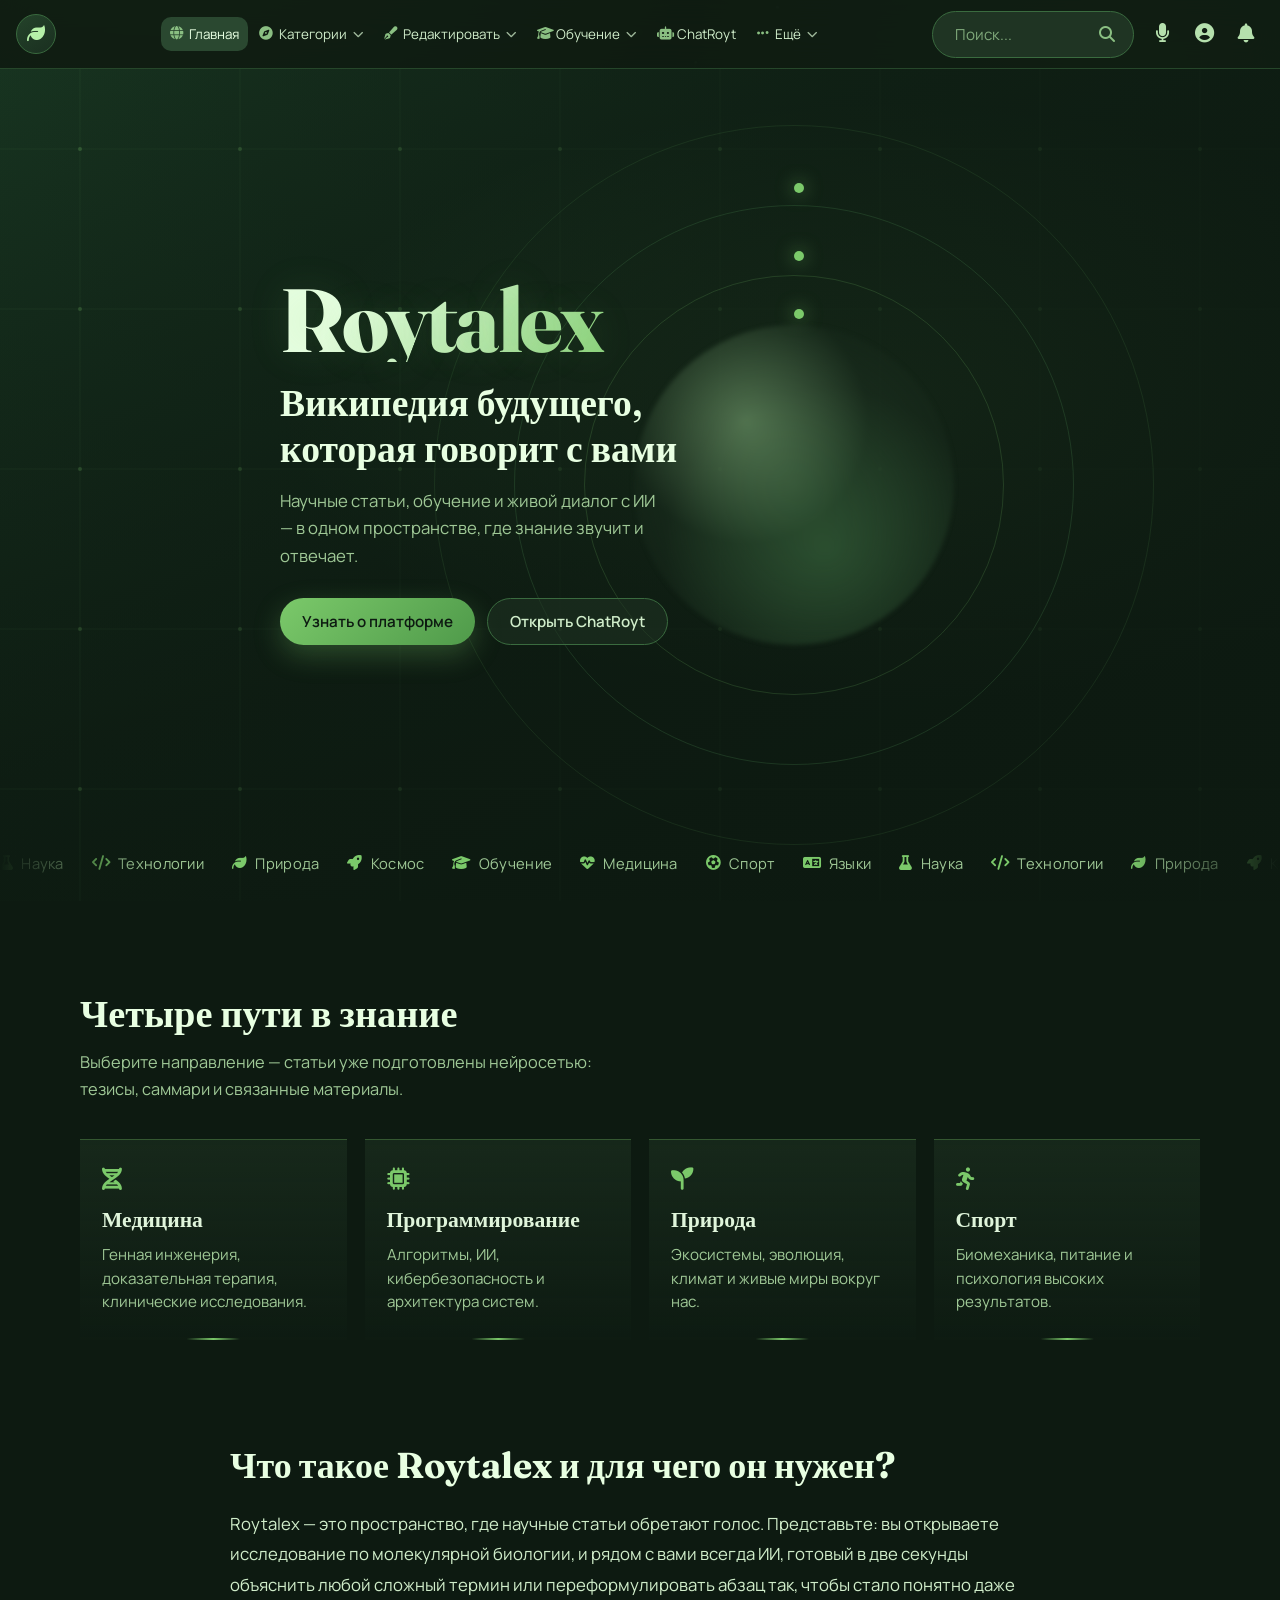
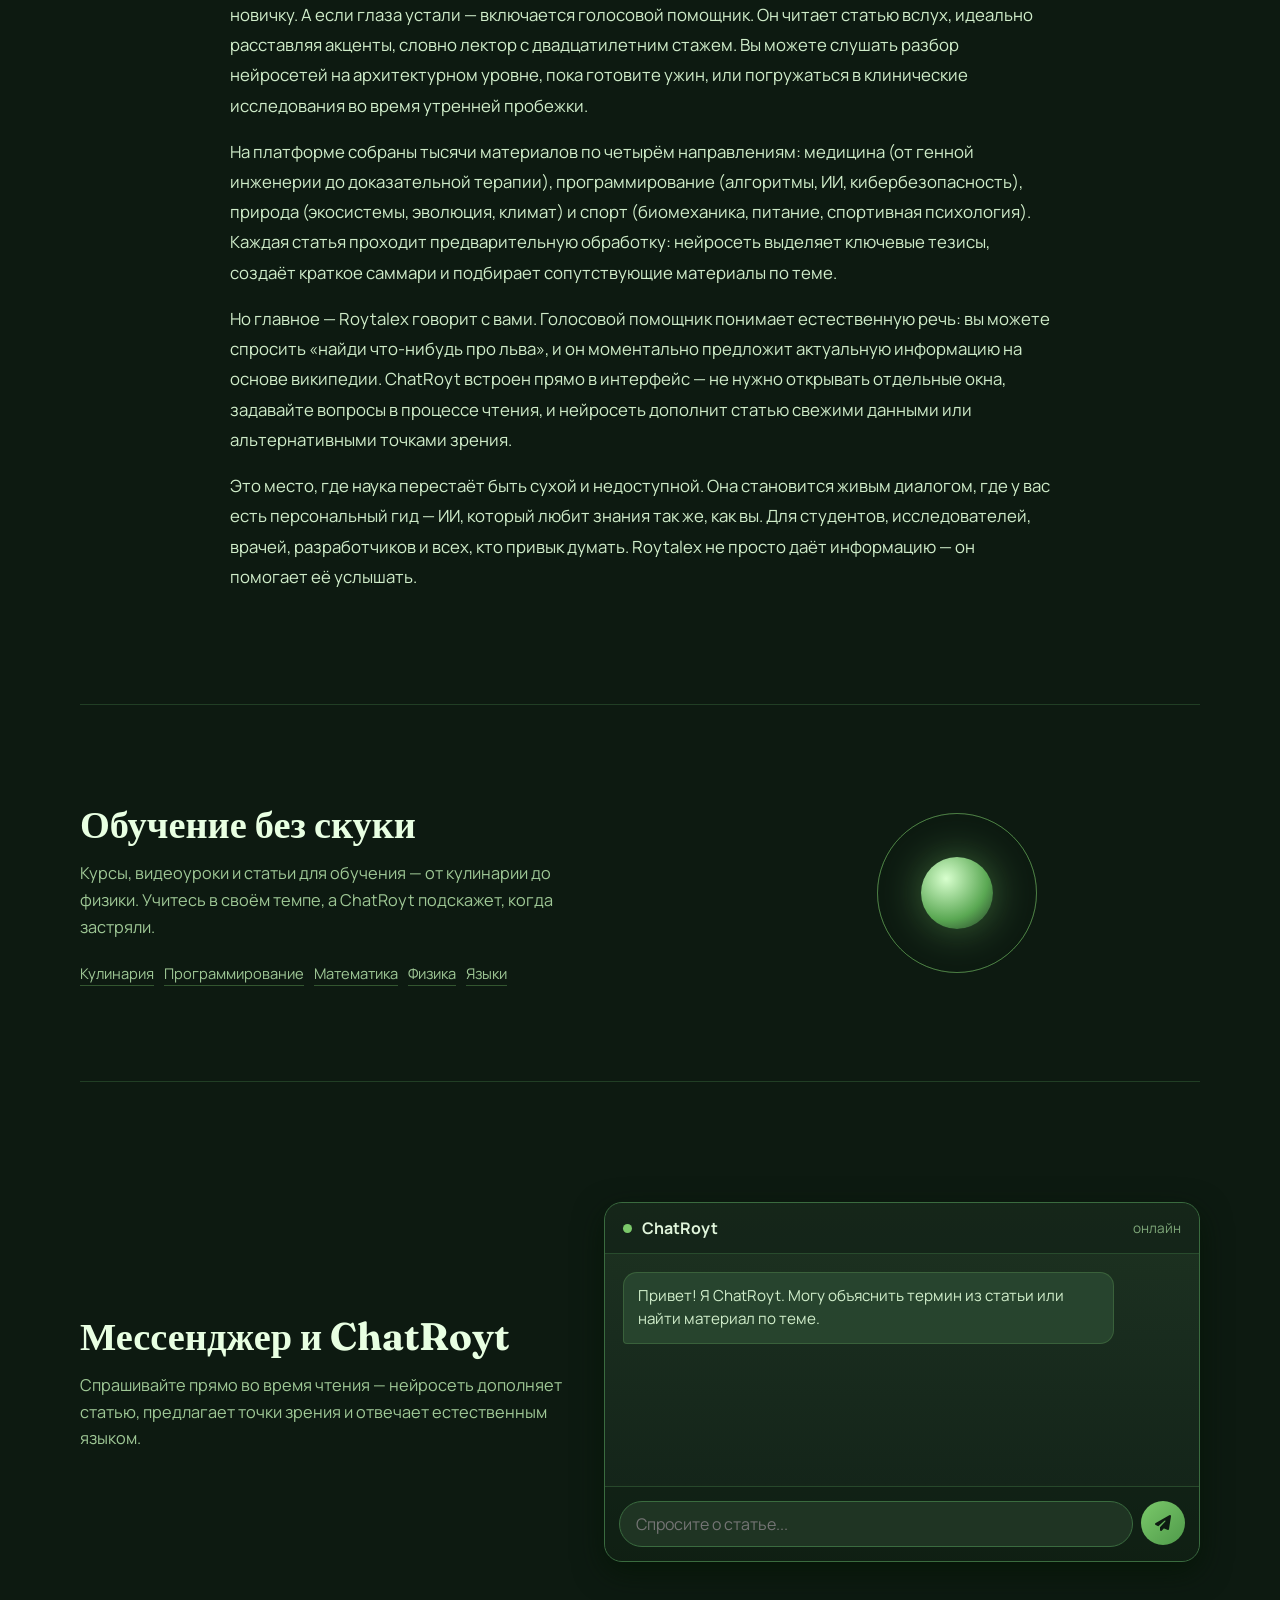
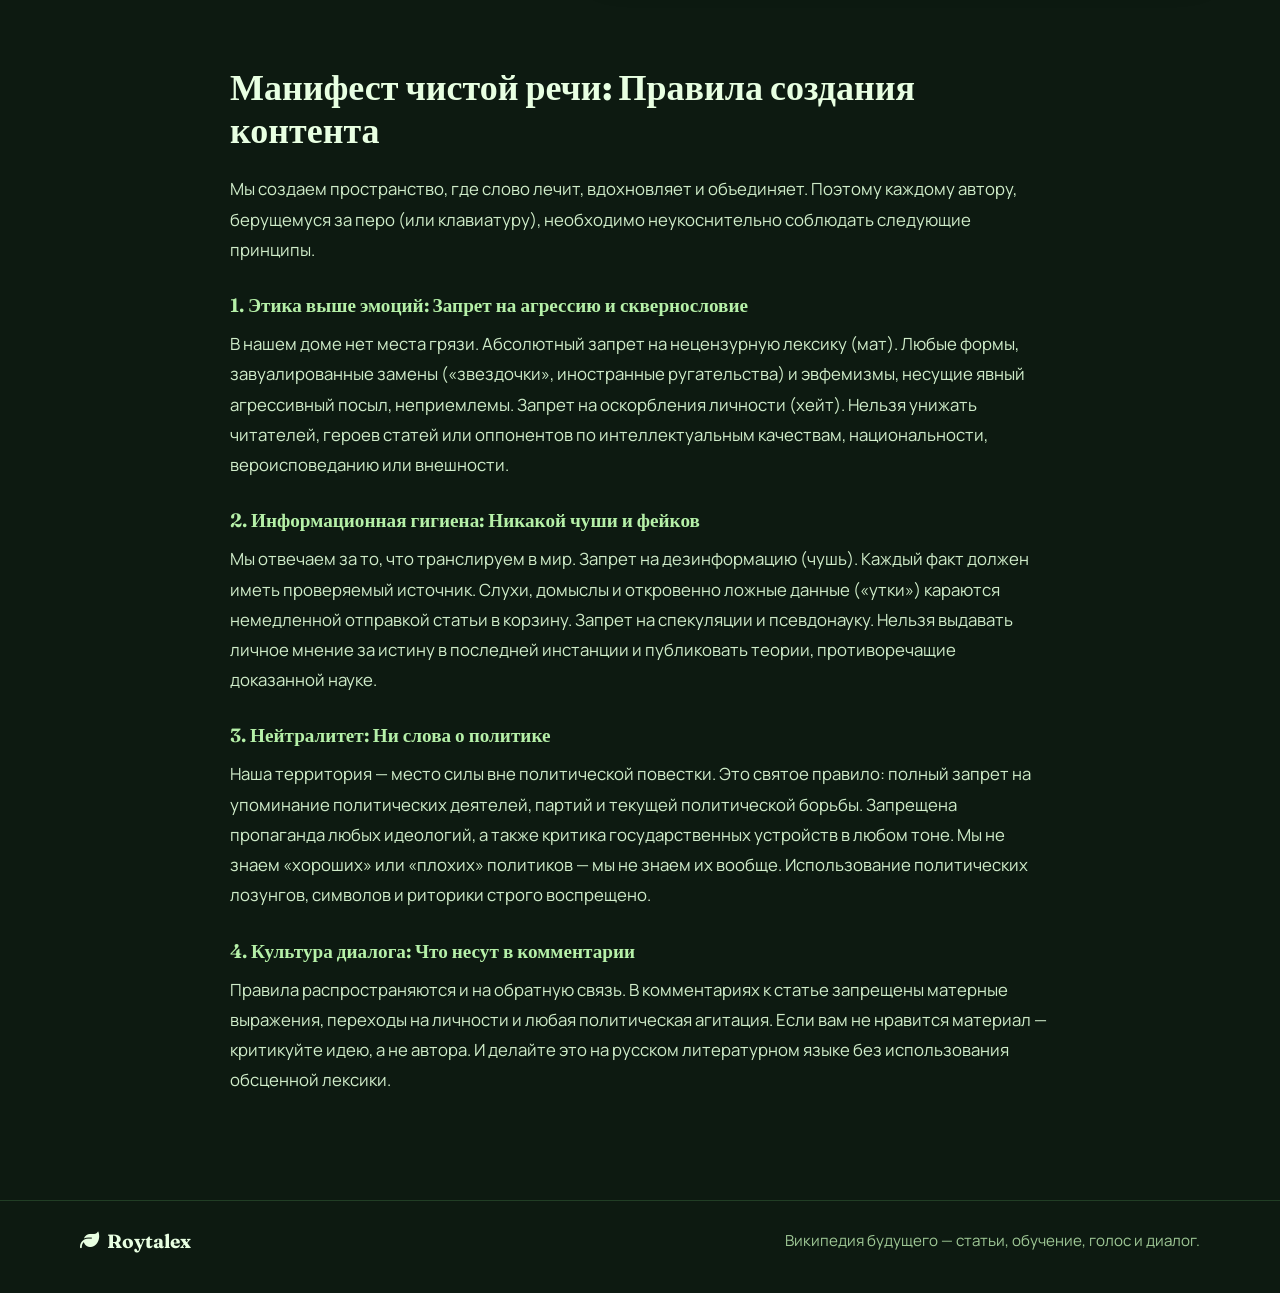
==== commit c6eb2d66: "Fix wiki nav overlap with compact layout Move secondary links into an Ещё menu, switch the nav to a " ====
--- a/index.html
+++ b/index.html
@@ -31,10 +31,10 @@
 
       <ul class="nav-links" id="navLinks">
         <li>
-          <a href="#top" class="active"><i class="fas fa-globe"></i> Главная</a>
-        </li>
-        <li>
-          <span tabindex="0"><i class="fas fa-compass"></i> Категории <i class="fas fa-chevron-down" style="font-size:0.7rem;"></i></span>
+          <a href="#top" class="active"><i class="fas fa-globe"></i> <span class="nav-text">Главная</span></a>
+        </li>
+        <li>
+          <span tabindex="0"><i class="fas fa-compass"></i> <span class="nav-text">Категории</span> <i class="fas fa-chevron-down nav-caret"></i></span>
           <ul class="dropdown-menu">
             <li><a href="#topics"><i class="fas fa-flask"></i> Наука</a></li>
             <li><a href="#topics"><i class="fas fa-paint-brush"></i> Искусство</a></li>
@@ -49,7 +49,7 @@
           </ul>
         </li>
         <li>
-          <span tabindex="0"><i class="fas fa-pen-fancy"></i> Редактировать <i class="fas fa-chevron-down" style="font-size:0.7rem;"></i></span>
+          <span tabindex="0"><i class="fas fa-pen-fancy"></i> <span class="nav-text">Редактировать</span> <i class="fas fa-chevron-down nav-caret"></i></span>
           <ul class="dropdown-menu">
             <li><a href="#about"><i class="fas fa-plus-circle"></i> Создать статью</a></li>
             <li><a href="#about"><i class="fas fa-edit"></i> Править</a></li>
@@ -57,7 +57,7 @@
           </ul>
         </li>
         <li>
-          <span tabindex="0"><i class="fas fa-graduation-cap"></i> Обучение <i class="fas fa-chevron-down" style="font-size:0.7rem;"></i></span>
+          <span tabindex="0"><i class="fas fa-graduation-cap"></i> <span class="nav-text">Обучение</span> <i class="fas fa-chevron-down nav-caret"></i></span>
           <ul class="dropdown-menu">
             <li><a href="#learn"><i class="fas fa-book"></i> Курсы</a></li>
             <li><a href="#learn"><i class="fas fa-video"></i> Видеоуроки</a></li>
@@ -74,16 +74,15 @@
           </ul>
         </li>
         <li>
-          <a href="#messenger"><i class="fas fa-robot"></i> ChatRoyt</a>
-        </li>
-        <li>
-          <a href="#about"><i class="fas fa-microphone"></i> Голосовой помощник</a>
-        </li>
-        <li>
-          <a href="#manifest"><i class="fas fa-question-circle"></i> Помощь</a>
-        </li>
-        <li>
-          <a href="#manifest"><i class="fas fa-cog"></i> Настройки</a>
+          <a href="#messenger"><i class="fas fa-robot"></i> <span class="nav-text">ChatRoyt</span></a>
+        </li>
+        <li class="nav-item-more">
+          <span tabindex="0"><i class="fas fa-ellipsis-h"></i> <span class="nav-text">Ещё</span> <i class="fas fa-chevron-down nav-caret"></i></span>
+          <ul class="dropdown-menu dropdown-menu--right">
+            <li><a href="#about"><i class="fas fa-microphone"></i> Голосовой помощник</a></li>
+            <li><a href="#manifest"><i class="fas fa-question-circle"></i> Помощь</a></li>
+            <li><a href="#manifest"><i class="fas fa-cog"></i> Настройки</a></li>
+          </ul>
         </li>
       </ul>
 
@@ -93,8 +92,9 @@
           <button type="submit" aria-label="Найти"><i class="fas fa-search"></i></button>
         </form>
         <div class="nav-icons">
-          <a href="#messenger" aria-label="Войти"><i class="fas fa-user-circle"></i></a>
-          <a href="#messenger" aria-label="Уведомления"><i class="fas fa-bell"></i></a>
+          <a href="#about" aria-label="Голосовой помощник" title="Голосовой помощник"><i class="fas fa-microphone"></i></a>
+          <a href="#messenger" aria-label="Войти" title="Войти"><i class="fas fa-user-circle"></i></a>
+          <a href="#messenger" aria-label="Уведомления" title="Уведомления"><i class="fas fa-bell"></i></a>
         </div>
       </div>
     </div>
--- a/css/style.css
+++ b/css/style.css
@@ -119,11 +119,11 @@
   max-width: 1280px;
   margin: 0 auto;
   min-height: var(--nav-h);
-  padding: 0 18px;
-  display: flex;
-  align-items: center;
-  justify-content: space-between;
-  gap: 14px;
+  padding: 0 16px;
+  display: grid;
+  grid-template-columns: auto minmax(0, 1fr) auto;
+  align-items: center;
+  column-gap: 12px;
 }
 
 .nav-left {
@@ -131,6 +131,7 @@
   align-items: center;
   gap: 10px;
   flex-shrink: 0;
+  z-index: 2;
 }
 
 .nav-toggle {
@@ -167,32 +168,39 @@
 .nav-links {
   display: flex;
   align-items: center;
+  justify-content: center;
   gap: 2px;
   list-style: none;
   margin: 0;
   padding: 0;
-  flex: 1;
-  justify-content: center;
-  flex-wrap: wrap;
+  min-width: 0;
+  flex-wrap: nowrap;
+  overflow: visible;
 }
 
 .nav-links > li {
   position: relative;
+  flex: 0 0 auto;
 }
 
 .nav-links > li > a,
 .nav-links > li > span {
   display: inline-flex;
   align-items: center;
-  gap: 7px;
-  padding: 9px 12px;
+  gap: 6px;
+  padding: 8px 9px;
   border-radius: 10px;
   color: var(--text-soft);
   text-decoration: none;
-  font-size: 0.92rem;
+  font-size: 0.84rem;
   cursor: pointer;
   transition: background 0.15s, color 0.15s;
   white-space: nowrap;
+}
+
+.nav-caret {
+  font-size: 0.68rem;
+  opacity: 0.75;
 }
 
 .nav-links > li > a:hover,
@@ -202,9 +210,11 @@
   color: var(--cream);
 }
 
-.nav-links > li > a i,
-.nav-links > li > span i:first-child {
+.nav-links > li > a i:first-child,
+.nav-links > li > span > i:first-child {
   color: var(--green-mid);
+  width: 1em;
+  text-align: center;
 }
 
 /* ===== ДРОПДАУНЫ ===== */
@@ -219,17 +229,26 @@
   box-shadow: 0 10px 30px rgba(0, 20, 0, 0.6);
   padding: 6px 0;
   list-style: none;
+  margin: 0;
   opacity: 0;
   visibility: hidden;
   transform: translateY(6px);
   transition: opacity 0.2s ease, transform 0.2s ease, visibility 0.2s;
   z-index: 999;
-}
-
-.nav-links > li:hover .dropdown-menu {
+  pointer-events: none;
+}
+
+.dropdown-menu--right {
+  left: auto;
+  right: 0;
+}
+
+.nav-links > li:hover > .dropdown-menu,
+.nav-links > li:focus-within > .dropdown-menu {
   opacity: 1;
   visibility: visible;
   transform: translateY(0);
+  pointer-events: auto;
 }
 
 .dropdown-menu li {
@@ -271,17 +290,21 @@
   box-shadow: 0 10px 30px rgba(0, 20, 0, 0.6);
   padding: 6px 0;
   list-style: none;
+  margin: 0;
   opacity: 0;
   visibility: hidden;
   transform: translateX(6px);
   transition: opacity 0.2s ease, transform 0.2s ease, visibility 0.2s;
   z-index: 1000;
-}
-
-.dropdown-menu li:hover .dropdown-submenu {
+  pointer-events: none;
+}
+
+.dropdown-menu li:hover > .dropdown-submenu,
+.dropdown-menu li:focus-within > .dropdown-submenu {
   opacity: 1;
   visibility: visible;
   transform: translateX(0);
+  pointer-events: auto;
 }
 
 .dropdown-submenu li a {
@@ -320,8 +343,10 @@
 .nav-right {
   display: flex;
   align-items: center;
-  gap: 12px;
+  gap: 10px;
   flex-shrink: 0;
+  z-index: 2;
+  justify-self: end;
 }
 
 .wiki-search {
@@ -1041,23 +1066,13 @@
 .delay-3 { transition-delay: 0.3s; }
 
 /* ===== RESPONSIVE ===== */
-@media (max-width: 1100px) {
-  .nav-links {
-    gap: 0;
-  }
-
-  .nav-links > li > a,
-  .nav-links > li > span {
-    padding: 8px 9px;
-    font-size: 0.86rem;
-  }
-
+@media (max-width: 1200px) {
   .wiki-search input {
     width: 110px;
   }
 
   .wiki-search input:focus {
-    width: 150px;
+    width: 140px;
   }
 
   .pathways__grid {
@@ -1065,11 +1080,16 @@
   }
 }
 
-@media (max-width: 900px) {
+@media (max-width: 1100px) {
   .nav-toggle {
     display: inline-flex;
     align-items: center;
     justify-content: center;
+  }
+
+  .wiki-nav-container {
+    grid-template-columns: auto auto;
+    justify-content: space-between;
   }
 
   .nav-links {
@@ -1080,11 +1100,14 @@
     display: none;
     flex-direction: column;
     align-items: stretch;
+    justify-content: flex-start;
+    gap: 2px;
     background: rgba(15, 28, 18, 0.98);
     border-bottom: 1px solid var(--line);
     padding: 10px 14px 16px;
     max-height: min(70vh, 520px);
     overflow: auto;
+    z-index: 200;
   }
 
   .wiki-nav.is-open .nav-links {
@@ -1094,6 +1117,8 @@
   .nav-links > li > a,
   .nav-links > li > span {
     width: 100%;
+    font-size: 0.95rem;
+    padding: 10px 12px;
   }
 
   .dropdown-menu,
@@ -1108,6 +1133,12 @@
     background: transparent;
     padding-left: 12px;
     min-width: 0;
+    pointer-events: auto;
+  }
+
+  .dropdown-menu--right {
+    left: auto;
+    right: auto;
   }
 
   .nav-links > li.is-open > .dropdown-menu,
@@ -1142,6 +1173,10 @@
 
 @media (max-width: 640px) {
   .wiki-search {
+    display: none;
+  }
+
+  .nav-icons a[aria-label="Голосовой помощник"] {
     display: none;
   }
 
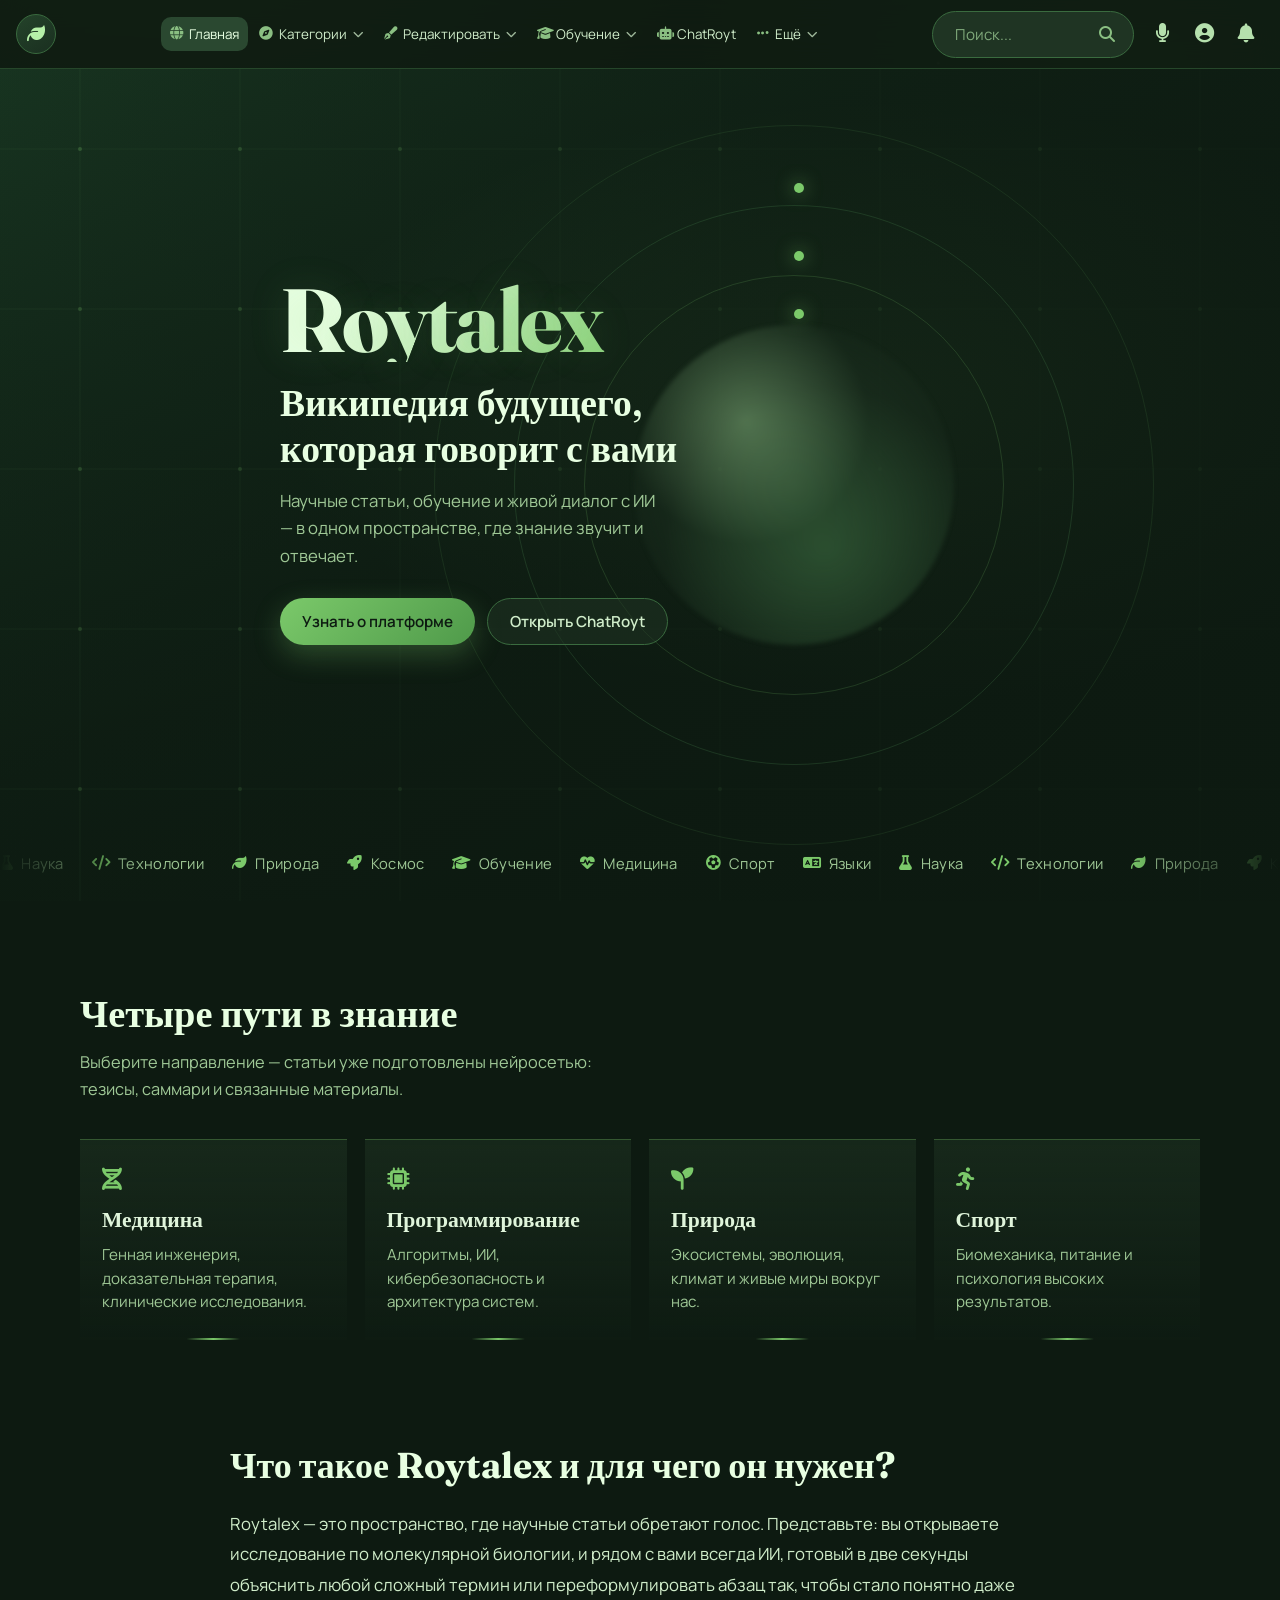
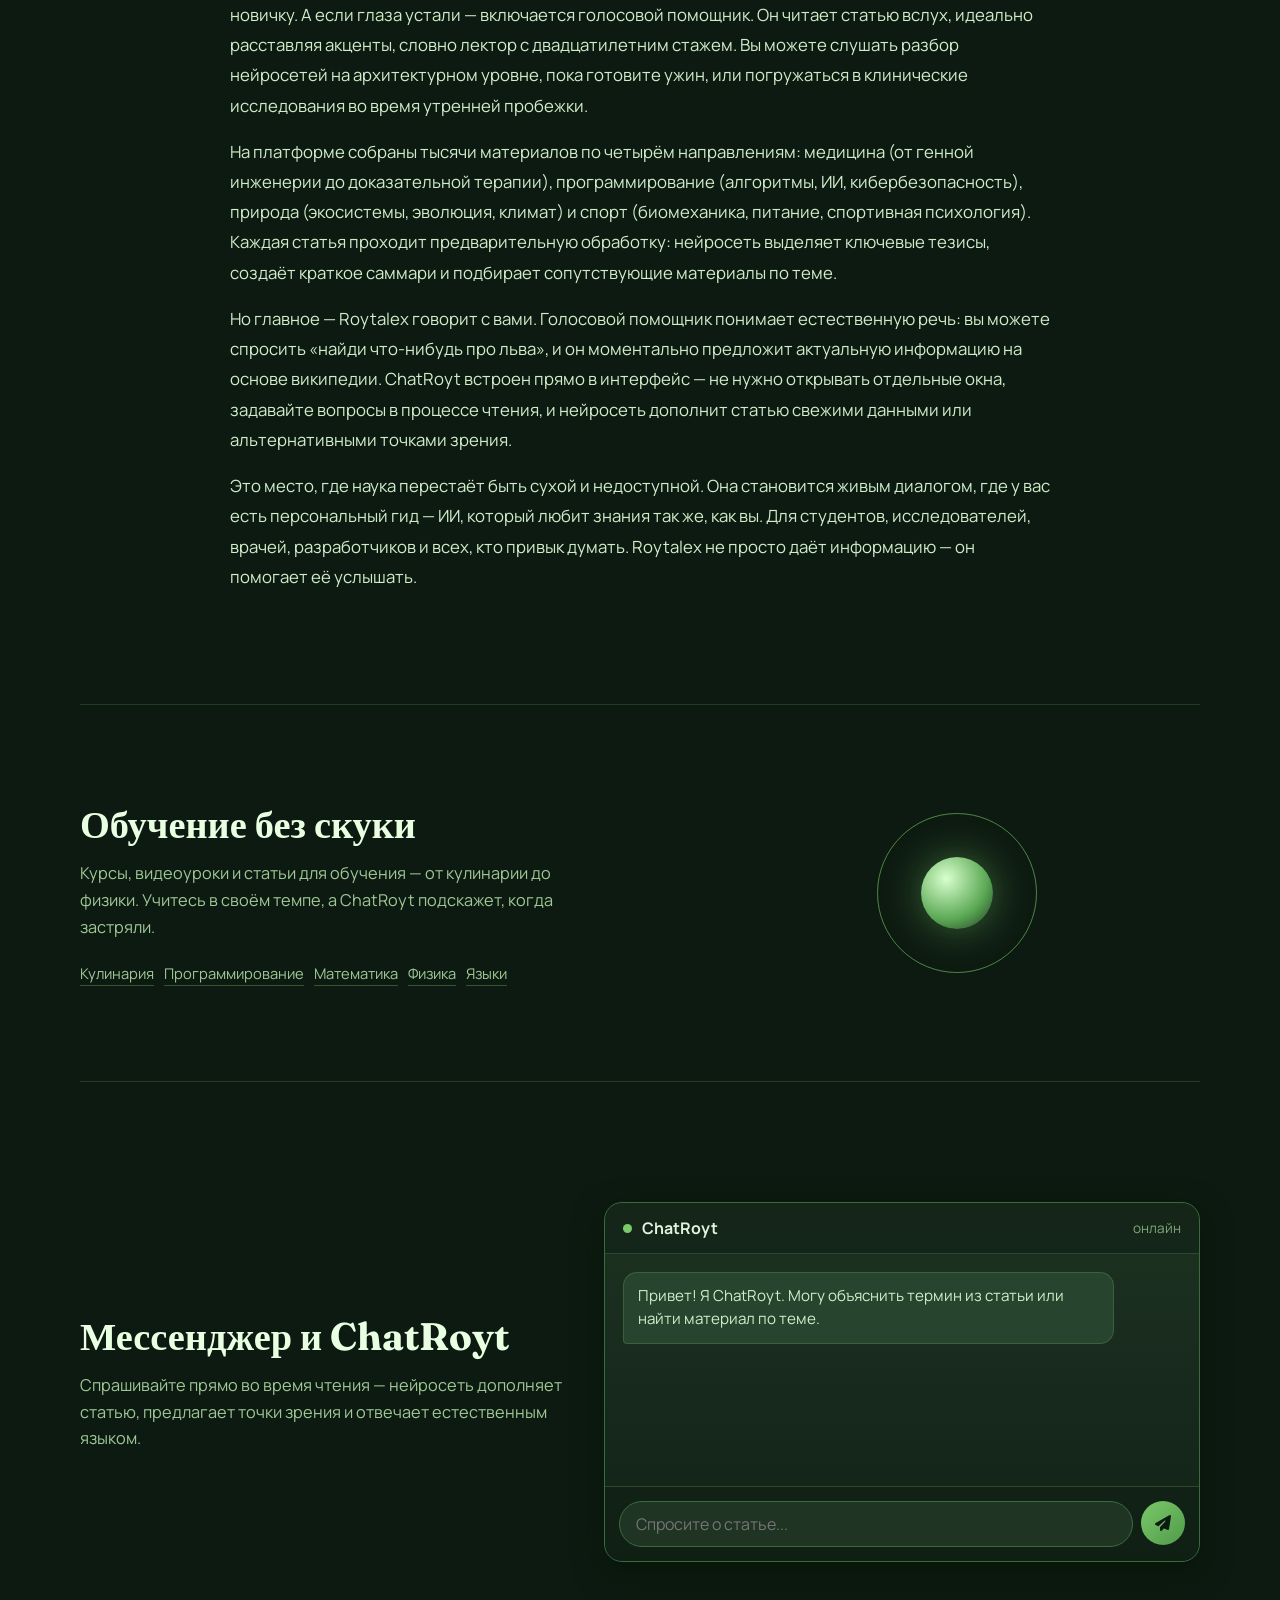
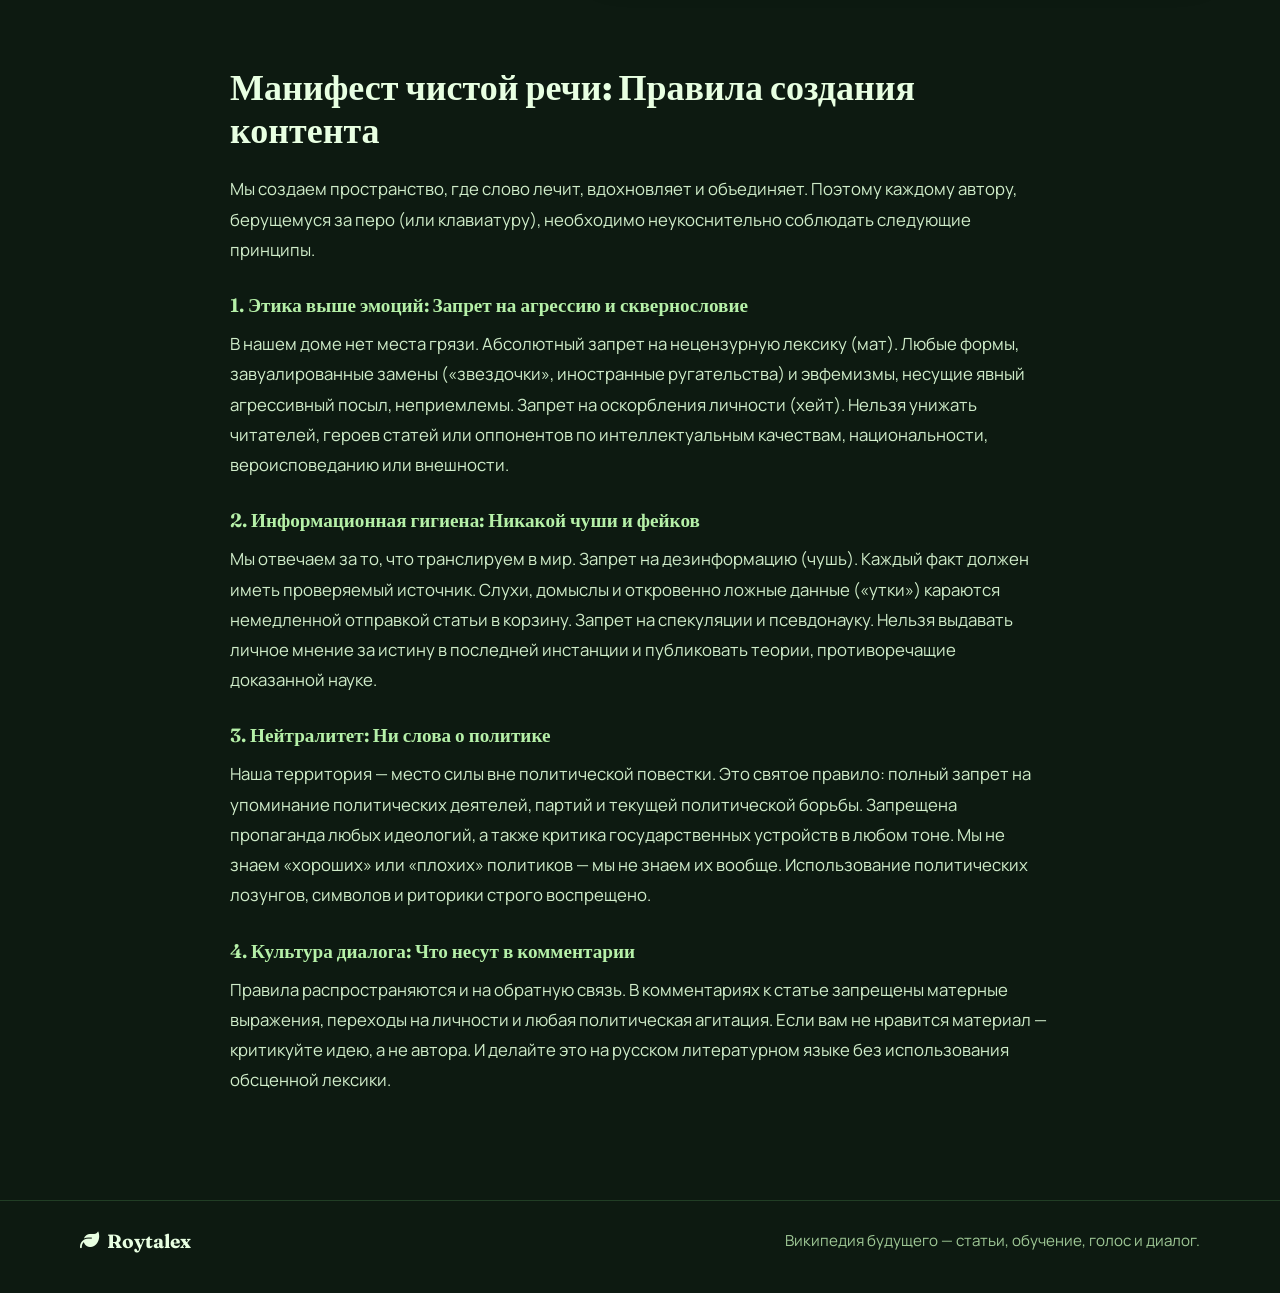
==== commit 142e64f6: "Polish Roytalex profile card to match the wiki theme Add akk.html with a dark glass profile: cover, " ====
--- a/index.html
+++ b/index.html
@@ -93,7 +93,7 @@
         </form>
         <div class="nav-icons">
           <a href="#about" aria-label="Голосовой помощник" title="Голосовой помощник"><i class="fas fa-microphone"></i></a>
-          <a href="#messenger" aria-label="Войти" title="Войти"><i class="fas fa-user-circle"></i></a>
+          <a href="akk.html" aria-label="Профиль" title="Профиль"><i class="fas fa-user-circle"></i></a>
           <a href="#messenger" aria-label="Уведомления" title="Уведомления"><i class="fas fa-bell"></i></a>
         </div>
       </div>
--- a/css/style.css
+++ b/css/style.css
@@ -113,6 +113,11 @@
   backdrop-filter: blur(14px);
   background: rgba(15, 28, 18, 0.88);
   border-bottom: 1px solid rgba(58, 107, 63, 0.55);
+  transition: box-shadow 0.25s var(--ease);
+}
+
+.wiki-nav.scrolled {
+  box-shadow: 0 10px 30px rgba(0, 20, 0, 0.55);
 }
 
 .wiki-nav-container {
@@ -220,7 +225,7 @@
 /* ===== ДРОПДАУНЫ ===== */
 .dropdown-menu {
   position: absolute;
-  top: calc(100% + 6px);
+  top: 100%;
   left: 0;
   min-width: 210px;
   background: #1f3423;
@@ -232,10 +237,19 @@
   margin: 0;
   opacity: 0;
   visibility: hidden;
-  transform: translateY(6px);
+  transform: translateY(8px);
   transition: opacity 0.2s ease, transform 0.2s ease, visibility 0.2s;
   z-index: 999;
   pointer-events: none;
+}
+
+.dropdown-menu::before {
+  content: "";
+  position: absolute;
+  left: 0;
+  right: 0;
+  top: -10px;
+  height: 10px;
 }
 
 .dropdown-menu--right {
@@ -247,7 +261,7 @@
 .nav-links > li:focus-within > .dropdown-menu {
   opacity: 1;
   visibility: visible;
-  transform: translateY(0);
+  transform: translateY(4px);
   pointer-events: auto;
 }
 
@@ -419,6 +433,7 @@
   transition: background 0.15s, color 0.15s;
 }
 
+.nav-icons a.is-current,
 .nav-icons a:hover {
   background: #2a4830;
   color: #e8ffe2;
@@ -1064,6 +1079,679 @@
 .delay-1 { transition-delay: 0.1s; }
 .delay-2 { transition-delay: 0.2s; }
 .delay-3 { transition-delay: 0.3s; }
+
+/* ===== PROFILE ===== */
+.profile-page {
+  width: min(100% - 36px, 980px);
+  margin: 0 auto;
+  padding: 36px 0 72px;
+}
+
+.profile-card {
+  position: relative;
+  overflow: hidden;
+  border: 1px solid var(--line);
+  border-radius: 24px;
+  background: linear-gradient(180deg, rgba(31, 52, 35, 0.92), rgba(19, 35, 24, 0.94));
+  box-shadow: var(--shadow);
+}
+
+.profile-cover {
+  position: relative;
+  height: 168px;
+  overflow: hidden;
+  background:
+    radial-gradient(ellipse 70% 90% at 78% 20%, rgba(123, 201, 106, 0.28), transparent 55%),
+    radial-gradient(ellipse 50% 80% at 18% 90%, rgba(58, 107, 63, 0.4), transparent 55%),
+    linear-gradient(135deg, #163222 0%, #0f1f14 55%, #122818 100%);
+}
+
+.profile-cover::after {
+  content: "";
+  position: absolute;
+  inset: 0;
+  background:
+    repeating-linear-gradient(90deg, transparent 0 22px, rgba(123, 201, 106, 0.04) 22px 23px),
+    repeating-linear-gradient(0deg, transparent 0 22px, rgba(123, 201, 106, 0.04) 22px 23px);
+  opacity: 0.8;
+}
+
+.profile-cover__orb {
+  position: absolute;
+  width: 220px;
+  height: 220px;
+  right: 8%;
+  top: -56px;
+  border-radius: 50%;
+  background: radial-gradient(circle at 35% 30%, rgba(181, 240, 168, 0.45), rgba(79, 154, 74, 0.08) 46%, transparent 70%);
+  filter: blur(2px);
+  animation: glowPulse 6s ease-in-out infinite;
+}
+
+@keyframes glowPulse {
+  0%, 100% { opacity: 0.75; transform: scale(1); }
+  50% { opacity: 1; transform: scale(1.06); }
+}
+
+.profile-header {
+  display: grid;
+  grid-template-columns: auto 1fr;
+  gap: 22px 28px;
+  align-items: end;
+  padding: 0 32px 8px;
+  margin-top: -58px;
+  position: relative;
+  z-index: 1;
+}
+
+.profile-avatar {
+  width: 124px;
+  height: 124px;
+  border-radius: 50%;
+  display: grid;
+  place-items: center;
+  font-size: 3.4rem;
+  color: var(--accent);
+  background: radial-gradient(circle at 35% 30%, #2f5a38, #1a2f20 62%);
+  border: 4px solid #102016;
+  box-shadow:
+    0 0 0 3px var(--green-soft),
+    0 12px 30px rgba(0, 20, 0, 0.45);
+}
+
+.profile-info {
+  min-width: 0;
+  padding-bottom: 10px;
+}
+
+.profile-info h1 {
+  margin: 0 0 6px;
+  font-family: var(--font-display);
+  font-size: clamp(1.7rem, 3vw, 2.3rem);
+  font-weight: 700;
+  color: var(--cream);
+  line-height: 1.15;
+}
+
+.profile-info .nickname {
+  color: var(--green-soft);
+  font-weight: 600;
+  font-size: 1.02rem;
+  margin-bottom: 8px;
+}
+
+.profile-meta {
+  display: flex;
+  flex-wrap: wrap;
+  gap: 10px 16px;
+  color: var(--text-dim);
+  font-size: 0.92rem;
+}
+
+.profile-meta span {
+  display: inline-flex;
+  align-items: center;
+  gap: 7px;
+}
+
+.profile-meta i {
+  color: var(--green-mid);
+}
+
+.profile-badge {
+  display: inline-flex;
+  align-items: center;
+  gap: 6px;
+  padding: 3px 10px;
+  border-radius: 999px;
+  background: rgba(123, 201, 106, 0.14);
+  border: 1px solid rgba(123, 201, 106, 0.28);
+  color: var(--accent);
+  font-size: 0.78rem;
+  font-weight: 600;
+  letter-spacing: 0.02em;
+}
+
+.profile-body {
+  padding: 8px 32px 32px;
+}
+
+.profile-stats {
+  display: grid;
+  grid-template-columns: repeat(4, 1fr);
+  gap: 12px;
+  margin: 22px 0 26px;
+}
+
+.stat-item {
+  appearance: none;
+  border: 1px solid rgba(58, 107, 63, 0.55);
+  background: rgba(13, 26, 17, 0.35);
+  color: inherit;
+  border-radius: 16px;
+  padding: 16px 10px 14px;
+  display: flex;
+  flex-direction: column;
+  align-items: center;
+  gap: 4px;
+  cursor: default;
+  font: inherit;
+  transition: transform 0.25s var(--ease), border-color 0.2s, background 0.2s;
+}
+
+.stat-item.is-action {
+  cursor: pointer;
+}
+
+.stat-item:hover,
+.stat-item.is-action:focus-visible {
+  transform: translateY(-3px);
+  border-color: var(--green-soft);
+  background: rgba(42, 72, 48, 0.45);
+  outline: none;
+}
+
+.stat-item .number {
+  font-family: var(--font-display);
+  font-size: 1.85rem;
+  font-weight: 700;
+  color: var(--cream);
+  line-height: 1.1;
+}
+
+.stat-item .label {
+  font-size: 0.78rem;
+  color: var(--text-dim);
+  text-transform: uppercase;
+  letter-spacing: 0.08em;
+}
+
+.profile-bio h3,
+.personal-data h3,
+.user-articles h3,
+.recent-activity h3,
+.edit-profile-form h3 {
+  margin: 0 0 12px;
+  font-family: var(--font-display);
+  font-size: 1.15rem;
+  font-weight: 650;
+  color: var(--cream);
+  display: flex;
+  align-items: center;
+  gap: 8px;
+}
+
+.profile-bio h3 i,
+.personal-data h3 i,
+.user-articles h3 i,
+.recent-activity h3 i,
+.edit-profile-form h3 i {
+  color: var(--green-soft);
+}
+
+.profile-bio p {
+  margin: 0;
+  font-size: 1.02rem;
+  line-height: 1.75;
+  color: var(--text-soft);
+  background: rgba(13, 26, 17, 0.35);
+  border: 1px solid rgba(58, 107, 63, 0.4);
+  border-left: 3px solid var(--green-soft);
+  border-radius: 14px;
+  padding: 16px 18px;
+}
+
+.profile-actions {
+  display: flex;
+  flex-wrap: wrap;
+  gap: 10px;
+  margin: 22px 0 8px;
+}
+
+.profile-btn {
+  display: inline-flex;
+  align-items: center;
+  justify-content: center;
+  gap: 8px;
+  padding: 10px 18px;
+  border-radius: 999px;
+  font-weight: 600;
+  font-size: 0.92rem;
+  text-decoration: none;
+  border: 1px solid transparent;
+  cursor: pointer;
+  color: inherit;
+  background: none;
+  transition: transform 0.2s var(--ease), background 0.2s, border-color 0.2s, box-shadow 0.2s;
+}
+
+.profile-btn:active {
+  transform: scale(0.97);
+}
+
+.profile-btn--primary {
+  background: linear-gradient(135deg, #7bc96a, #4f9a4a);
+  color: #0d1a11;
+  box-shadow: 0 8px 20px rgba(123, 201, 106, 0.22);
+}
+
+.profile-btn--primary:hover {
+  transform: translateY(-1px);
+}
+
+.profile-btn--ghost {
+  border-color: var(--line);
+  color: var(--text-soft);
+  background: rgba(13, 26, 17, 0.35);
+}
+
+.profile-btn--ghost:hover {
+  border-color: var(--green-soft);
+  color: var(--cream);
+}
+
+.personal-data,
+.edit-profile-form {
+  display: none;
+  margin-top: 18px;
+  padding: 18px 20px;
+  border-radius: 16px;
+  border: 1px solid rgba(58, 107, 63, 0.5);
+  background: rgba(13, 26, 17, 0.4);
+}
+
+.personal-data.open,
+.edit-profile-form.open {
+  display: block;
+  animation: fadeSlide 0.28s var(--ease);
+}
+
+@keyframes fadeSlide {
+  from { opacity: 0; transform: translateY(-8px); }
+  to { opacity: 1; transform: translateY(0); }
+}
+
+.data-row {
+  display: flex;
+  flex-wrap: wrap;
+  align-items: center;
+  gap: 8px 16px;
+  padding: 10px 0;
+  border-bottom: 1px dashed rgba(58, 107, 63, 0.45);
+}
+
+.data-row:last-of-type {
+  border-bottom: none;
+}
+
+.data-row .label {
+  min-width: 110px;
+  color: var(--text-dim);
+  font-weight: 600;
+  font-size: 0.9rem;
+}
+
+.data-row .value {
+  font-family: var(--font-mono, "Manrope", sans-serif);
+  color: var(--cream);
+  background: rgba(31, 52, 35, 0.7);
+  border: 1px solid rgba(58, 107, 63, 0.45);
+  padding: 5px 12px;
+  border-radius: 8px;
+  word-break: break-all;
+}
+
+.toggle-pwd {
+  border: none;
+  background: none;
+  color: var(--green-mid);
+  cursor: pointer;
+  padding: 4px 6px;
+  font-size: 1.05rem;
+}
+
+.toggle-pwd:hover {
+  color: var(--cream);
+}
+
+.personal-note {
+  margin: 12px 0 0;
+  color: var(--text-dim);
+  font-size: 0.88rem;
+  display: flex;
+  align-items: center;
+  gap: 8px;
+}
+
+.edit-profile-form .form-group {
+  margin-bottom: 16px;
+}
+
+.edit-profile-form label {
+  display: flex;
+  align-items: center;
+  gap: 8px;
+  margin-bottom: 6px;
+  font-weight: 600;
+  font-size: 0.9rem;
+  color: var(--text-soft);
+}
+
+.edit-profile-form label i {
+  color: var(--green-soft);
+  width: 16px;
+}
+
+.edit-profile-form input,
+.edit-profile-form textarea {
+  width: 100%;
+  padding: 12px 14px;
+  border-radius: 12px;
+  border: 1px solid var(--line);
+  background: var(--panel);
+  color: var(--text);
+  outline: none;
+  resize: vertical;
+}
+
+.edit-profile-form input:focus,
+.edit-profile-form textarea:focus {
+  border-color: var(--green-soft);
+  box-shadow: 0 0 0 3px rgba(123, 201, 106, 0.2);
+}
+
+.form-actions {
+  display: flex;
+  flex-wrap: wrap;
+  gap: 10px;
+}
+
+.user-articles,
+.recent-activity {
+  margin-top: 32px;
+}
+
+.articles-grid {
+  display: grid;
+  grid-template-columns: repeat(2, 1fr);
+  gap: 14px;
+}
+
+.article-card {
+  display: block;
+  text-decoration: none;
+  color: inherit;
+  padding: 16px 18px;
+  border-radius: 14px;
+  border: 1px solid rgba(58, 107, 63, 0.45);
+  background: rgba(13, 26, 17, 0.32);
+  transition: transform 0.25s var(--ease), border-color 0.2s, background 0.2s;
+}
+
+.article-card:hover {
+  transform: translateY(-3px);
+  border-color: var(--green-soft);
+  background: rgba(42, 72, 48, 0.4);
+}
+
+.article-card .title {
+  margin: 0 0 10px;
+  font-weight: 650;
+  font-size: 1.02rem;
+  color: var(--cream);
+  line-height: 1.35;
+}
+
+.article-card .meta {
+  display: flex;
+  justify-content: space-between;
+  gap: 12px;
+  color: var(--text-dim);
+  font-size: 0.84rem;
+}
+
+.article-card .meta i {
+  margin-right: 5px;
+  color: var(--green-mid);
+}
+
+.activity-list {
+  list-style: none;
+  margin: 0;
+  padding: 6px 0;
+  border: 1px solid rgba(58, 107, 63, 0.45);
+  border-radius: 16px;
+  background: rgba(13, 26, 17, 0.32);
+  overflow: hidden;
+}
+
+.activity-list li {
+  display: grid;
+  grid-template-columns: 36px 1fr auto;
+  gap: 10px;
+  align-items: center;
+  padding: 13px 18px;
+  border-bottom: 1px solid rgba(58, 107, 63, 0.28);
+  color: var(--text-soft);
+  font-size: 0.95rem;
+}
+
+.activity-list li:last-child {
+  border-bottom: none;
+}
+
+.activity-list li i {
+  width: 28px;
+  text-align: center;
+  color: var(--green-soft);
+}
+
+.activity-list .time {
+  color: var(--text-dim);
+  font-size: 0.82rem;
+  white-space: nowrap;
+}
+
+.follows-modal {
+  display: none;
+  position: fixed;
+  inset: 0;
+  z-index: 2000;
+  align-items: center;
+  justify-content: center;
+  padding: 18px;
+  background: rgba(6, 14, 9, 0.72);
+  backdrop-filter: blur(8px);
+}
+
+.follows-modal.open {
+  display: flex;
+}
+
+.follows-modal-content {
+  width: min(100%, 460px);
+  max-height: min(82vh, 620px);
+  overflow: hidden;
+  display: flex;
+  flex-direction: column;
+  border-radius: 20px;
+  border: 1px solid var(--line);
+  background: linear-gradient(180deg, #1b3022, #132318);
+  box-shadow: var(--shadow);
+  animation: fadeSlide 0.28s var(--ease);
+}
+
+.follows-modal-header {
+  display: flex;
+  align-items: center;
+  justify-content: space-between;
+  gap: 12px;
+  padding: 16px 18px;
+  border-bottom: 1px solid rgba(58, 107, 63, 0.5);
+}
+
+.follows-modal-header h2 {
+  margin: 0;
+  font-family: var(--font-display);
+  font-size: 1.25rem;
+  color: var(--cream);
+  display: flex;
+  align-items: center;
+  gap: 10px;
+}
+
+.follows-modal-header h2 i {
+  color: var(--green-soft);
+}
+
+.follows-modal-close {
+  width: 36px;
+  height: 36px;
+  border: none;
+  border-radius: 50%;
+  background: var(--panel);
+  color: var(--text-dim);
+  cursor: pointer;
+  font-size: 1.1rem;
+  transition: background 0.15s, color 0.15s, transform 0.2s;
+}
+
+.follows-modal-close:hover {
+  background: var(--panel-lift);
+  color: var(--cream);
+  transform: rotate(90deg);
+}
+
+.follows-list {
+  list-style: none;
+  margin: 0;
+  padding: 8px;
+  overflow: auto;
+}
+
+.follows-list li {
+  display: flex;
+  align-items: center;
+  gap: 12px;
+  padding: 10px 10px;
+  border-radius: 12px;
+}
+
+.follows-list li:hover {
+  background: rgba(42, 72, 48, 0.45);
+}
+
+.follows-list .avatar {
+  width: 42px;
+  height: 42px;
+  border-radius: 50%;
+  display: grid;
+  place-items: center;
+  background: var(--panel-lift);
+  color: var(--accent);
+  border: 1px solid var(--line);
+  flex-shrink: 0;
+}
+
+.follows-list .info {
+  min-width: 0;
+}
+
+.follows-list .name {
+  font-weight: 650;
+  color: var(--cream);
+  display: flex;
+  flex-wrap: wrap;
+  align-items: center;
+  gap: 6px;
+}
+
+.follows-list .nick {
+  color: var(--text-dim);
+  font-size: 0.84rem;
+}
+
+.follows-list .badge {
+  display: inline-flex;
+  padding: 1px 8px;
+  border-radius: 999px;
+  background: rgba(123, 201, 106, 0.16);
+  color: var(--accent);
+  font-size: 0.68rem;
+  font-weight: 600;
+}
+
+.toast {
+  position: fixed;
+  left: 50%;
+  bottom: 28px;
+  transform: translateX(-50%);
+  z-index: 3000;
+  padding: 12px 22px;
+  border-radius: 999px;
+  background: #102016;
+  color: var(--cream);
+  border: 1px solid var(--line);
+  box-shadow: var(--shadow);
+  font-weight: 600;
+}
+
+@media (max-width: 760px) {
+  .profile-header {
+    grid-template-columns: 1fr;
+    justify-items: center;
+    text-align: center;
+    padding: 0 20px 8px;
+  }
+
+  .profile-meta {
+    justify-content: center;
+  }
+
+  .profile-body {
+    padding: 8px 18px 24px;
+  }
+
+  .profile-stats {
+    grid-template-columns: repeat(2, 1fr);
+  }
+
+  .articles-grid {
+    grid-template-columns: 1fr;
+  }
+
+  .profile-actions {
+    justify-content: center;
+  }
+
+  .activity-list li {
+    grid-template-columns: 28px 1fr;
+  }
+
+  .activity-list .time {
+    grid-column: 2;
+    margin-top: -6px;
+  }
+}
+
+@media (max-width: 480px) {
+  .profile-page {
+    width: min(100% - 20px, 980px);
+    padding-top: 20px;
+  }
+
+  .profile-cover {
+    height: 128px;
+  }
+
+  .profile-actions .profile-btn {
+    width: 100%;
+  }
+
+  .form-actions .profile-btn {
+    width: 100%;
+  }
+}
 
 /* ===== RESPONSIVE ===== */
 @media (max-width: 1200px) {
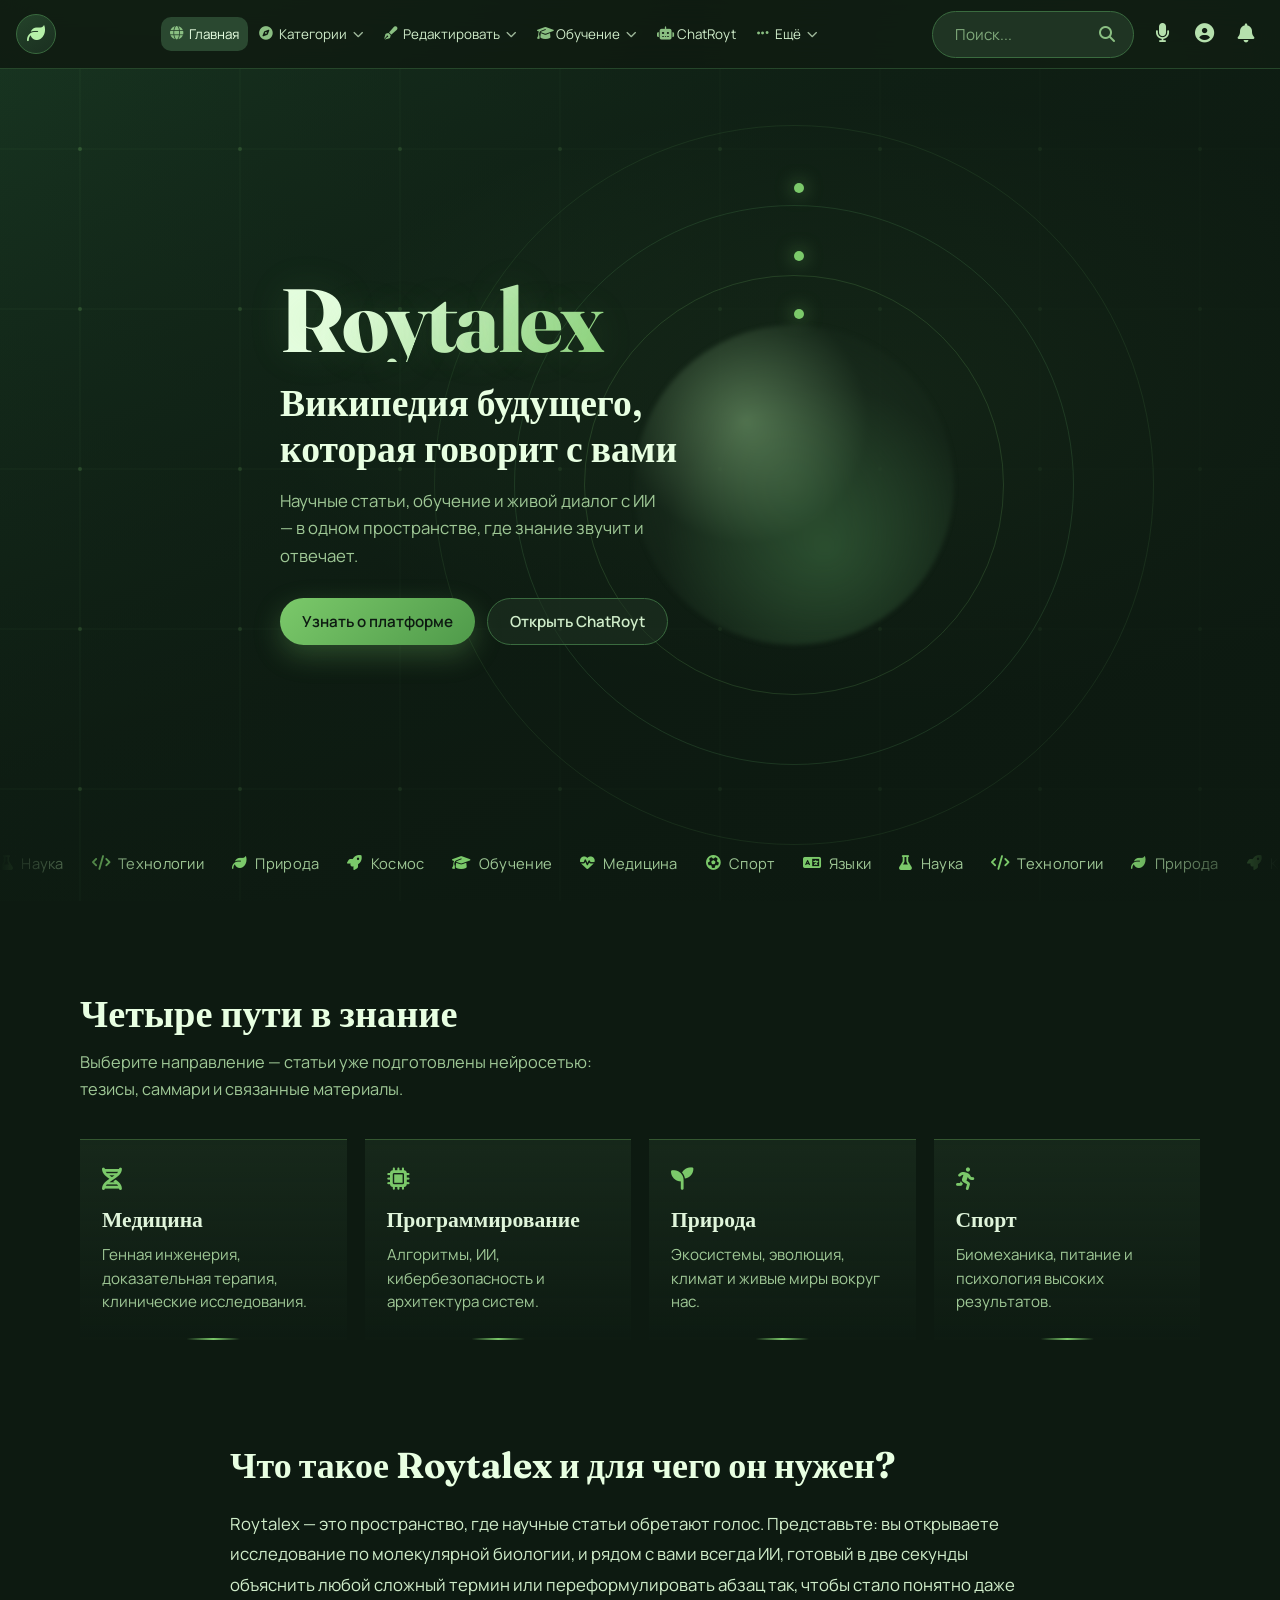
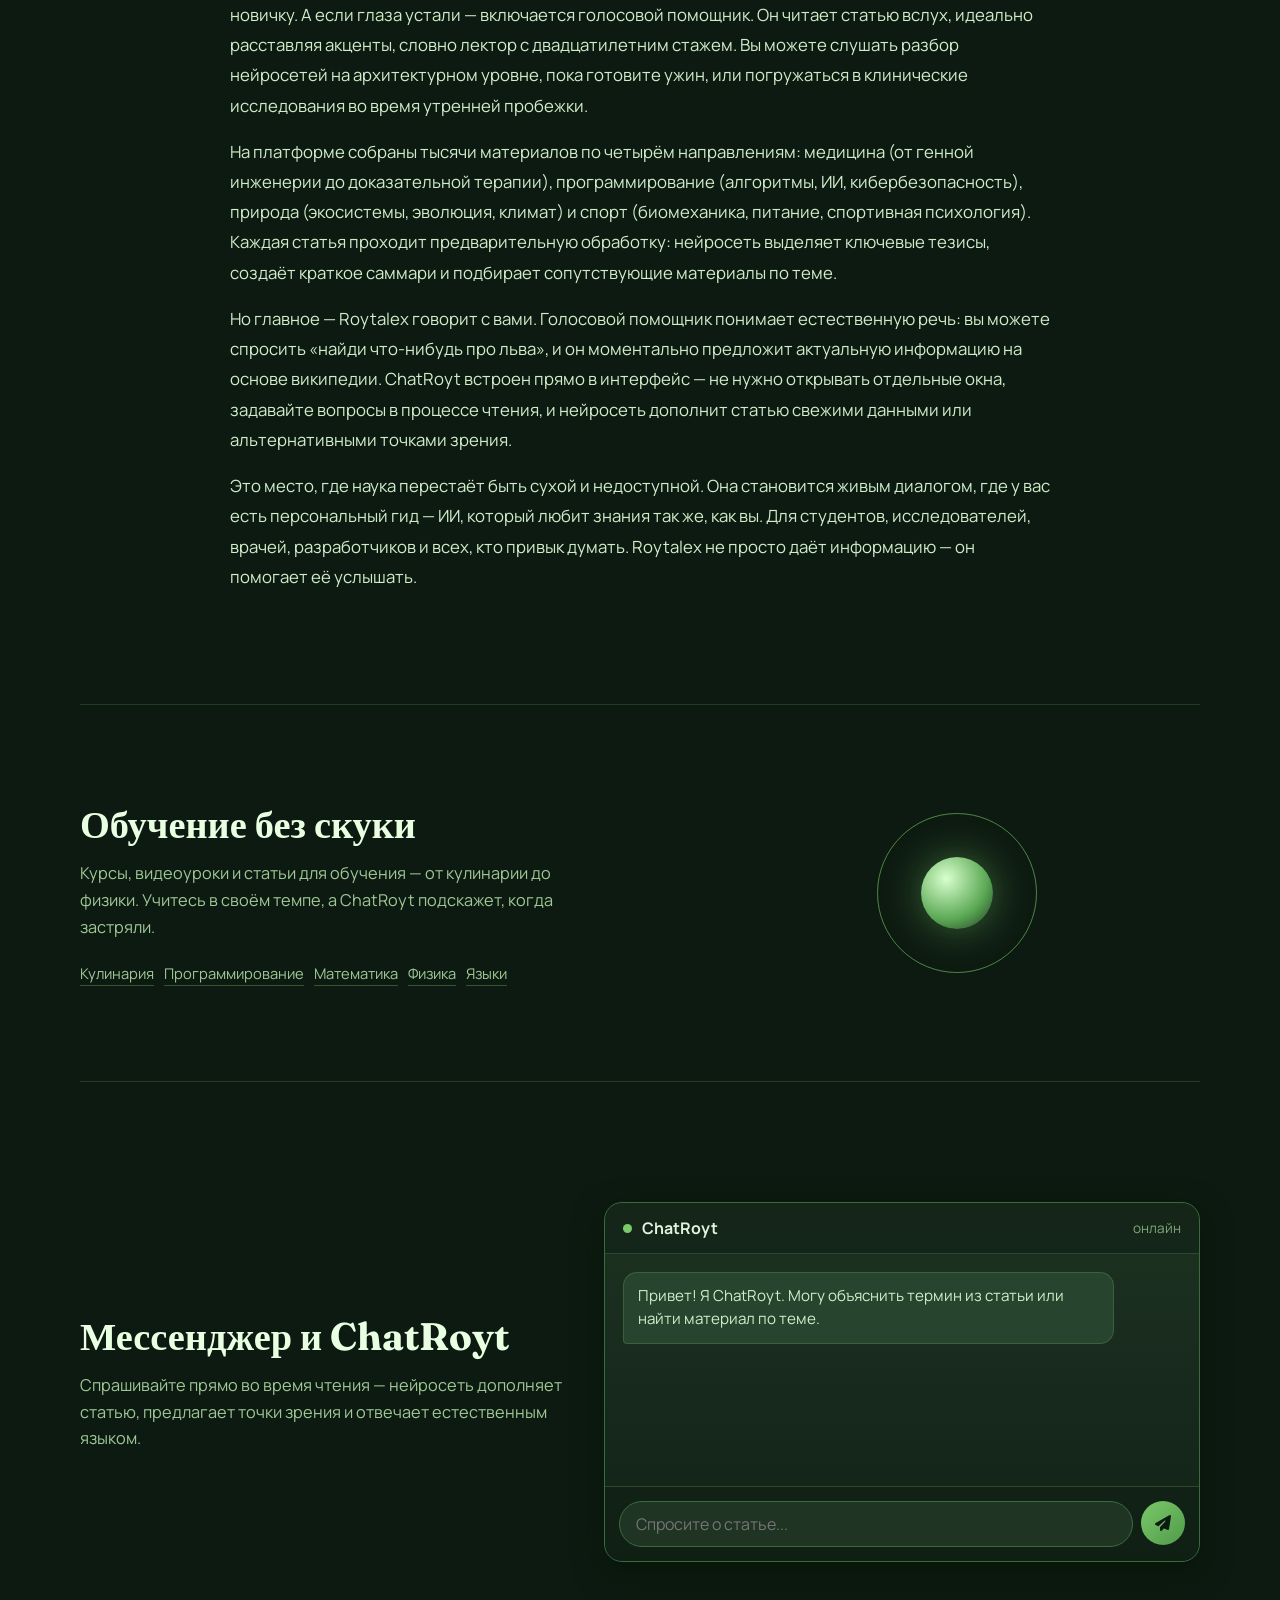
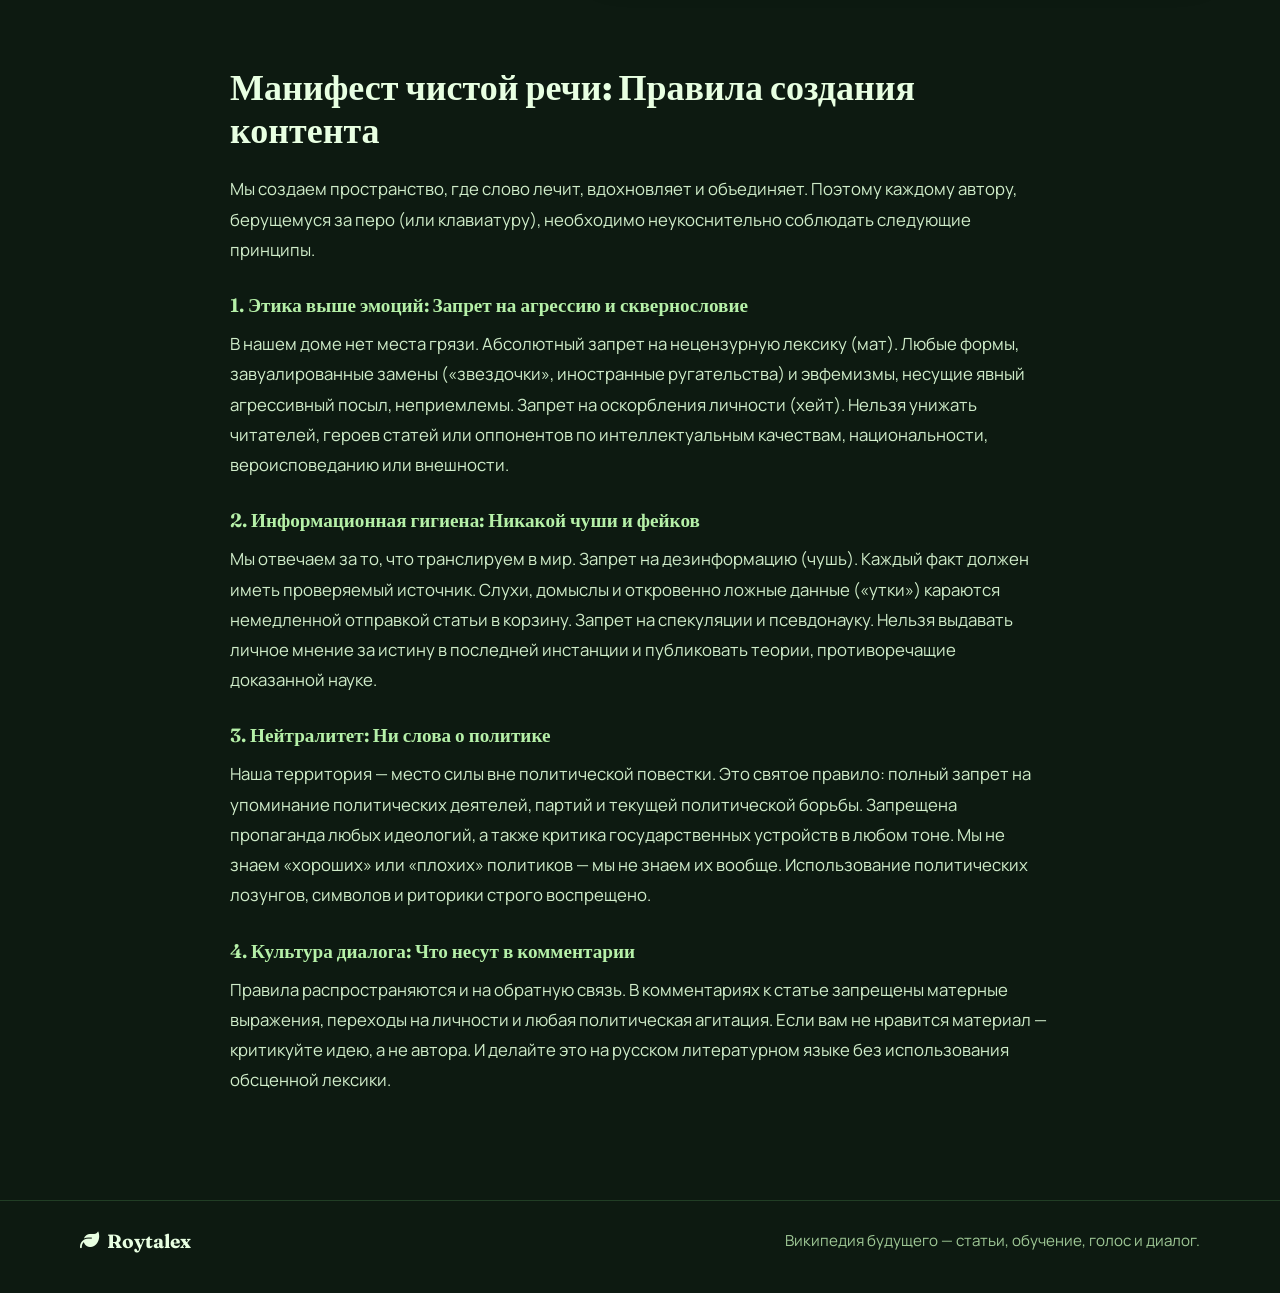
==== commit 8481a4ed: "Add dark-themed Roytalex messenger with main wiki nav Restyle the chat list, conversation pane and n" ====
--- a/index.html
+++ b/index.html
@@ -79,6 +79,7 @@
         <li class="nav-item-more">
           <span tabindex="0"><i class="fas fa-ellipsis-h"></i> <span class="nav-text">Ещё</span> <i class="fas fa-chevron-down nav-caret"></i></span>
           <ul class="dropdown-menu dropdown-menu--right">
+            <li><a href="mes.html"><i class="fas fa-envelope"></i> Сообщения</a></li>
             <li><a href="#about"><i class="fas fa-microphone"></i> Голосовой помощник</a></li>
             <li><a href="#manifest"><i class="fas fa-question-circle"></i> Помощь</a></li>
             <li><a href="#manifest"><i class="fas fa-cog"></i> Настройки</a></li>
@@ -94,7 +95,7 @@
         <div class="nav-icons">
           <a href="#about" aria-label="Голосовой помощник" title="Голосовой помощник"><i class="fas fa-microphone"></i></a>
           <a href="akk.html" aria-label="Профиль" title="Профиль"><i class="fas fa-user-circle"></i></a>
-          <a href="#messenger" aria-label="Уведомления" title="Уведомления"><i class="fas fa-bell"></i></a>
+          <a href="mes.html" aria-label="Сообщения" title="Сообщения"><i class="fas fa-bell"></i></a>
         </div>
       </div>
     </div>
--- a/css/style.css
+++ b/css/style.css
@@ -1891,6 +1891,522 @@
   }
 }
 
+/* ===== INBOX / MESSENGER ===== */
+.messenger-page {
+  width: min(100% - 28px, 1180px);
+  margin: 0 auto;
+  padding: 24px 0 48px;
+  position: relative;
+  z-index: 1;
+}
+
+.messenger-container {
+  display: grid;
+  grid-template-columns: 320px minmax(0, 1fr);
+  min-height: calc(100vh - var(--nav-h) - 88px);
+  height: min(78vh, 740px);
+  overflow: hidden;
+  border: 1px solid var(--line);
+  border-radius: 22px;
+  background: linear-gradient(180deg, rgba(31, 52, 35, 0.94), rgba(19, 35, 24, 0.96));
+  box-shadow: var(--shadow);
+}
+
+.chat-list {
+  display: flex;
+  flex-direction: column;
+  min-width: 0;
+  border-right: 1px solid rgba(58, 107, 63, 0.45);
+  background: rgba(13, 26, 17, 0.35);
+}
+
+.chat-list-header {
+  display: flex;
+  align-items: center;
+  gap: 10px;
+  padding: 16px 16px 14px;
+  border-bottom: 1px solid rgba(58, 107, 63, 0.4);
+  color: var(--cream);
+  font-weight: 700;
+  flex-shrink: 0;
+}
+
+.chat-list-header i {
+  color: var(--green-soft);
+}
+
+.chat-list-header .count {
+  margin-left: auto;
+  font-weight: 600;
+  font-size: 0.8rem;
+  color: var(--text-dim);
+  background: rgba(42, 72, 48, 0.7);
+  border: 1px solid rgba(58, 107, 63, 0.45);
+  border-radius: 999px;
+  padding: 2px 8px;
+}
+
+.new-chat-btn {
+  width: 36px;
+  height: 36px;
+  border: none;
+  border-radius: 50%;
+  background: linear-gradient(135deg, #7bc96a, #4f9a4a);
+  color: #0d1a11;
+  cursor: pointer;
+  display: grid;
+  place-items: center;
+  font-size: 1rem;
+  transition: transform 0.2s var(--ease);
+}
+
+.new-chat-btn:hover {
+  transform: scale(1.06);
+}
+
+.chat-list-items {
+  flex: 1;
+  overflow-y: auto;
+  padding: 8px;
+}
+
+.chat-list-items::-webkit-scrollbar,
+.chat-messages::-webkit-scrollbar,
+.search-results::-webkit-scrollbar {
+  width: 6px;
+}
+
+.chat-list-items::-webkit-scrollbar-thumb,
+.chat-messages::-webkit-scrollbar-thumb,
+.search-results::-webkit-scrollbar-thumb {
+  background: #3a6b3f;
+  border-radius: 4px;
+}
+
+.inbox-empty {
+  color: var(--text-dim);
+  text-align: center;
+  padding: 36px 16px;
+  font-size: 0.95rem;
+  line-height: 1.55;
+}
+
+.chat-item {
+  display: grid;
+  grid-template-columns: 44px minmax(0, 1fr) auto auto;
+  align-items: center;
+  gap: 10px;
+  padding: 10px 10px;
+  border-radius: 14px;
+  cursor: pointer;
+  border: 1px solid transparent;
+  transition: background 0.15s, border-color 0.15s;
+}
+
+.chat-item:hover {
+  background: rgba(42, 72, 48, 0.45);
+}
+
+.chat-item.active {
+  background: rgba(42, 72, 48, 0.7);
+  border-color: rgba(123, 201, 106, 0.35);
+}
+
+.chat-item .avatar,
+.chat-window-header .avatar,
+.search-result-item .avatar {
+  width: 44px;
+  height: 44px;
+  border-radius: 50%;
+  display: grid;
+  place-items: center;
+  background: var(--panel-lift);
+  color: var(--accent);
+  border: 1px solid var(--line);
+  flex-shrink: 0;
+}
+
+.chat-item .info {
+  min-width: 0;
+}
+
+.chat-item .info .name {
+  display: flex;
+  justify-content: space-between;
+  gap: 8px;
+  font-weight: 650;
+  color: var(--cream);
+  font-size: 0.95rem;
+}
+
+.chat-item .info .name span {
+  font-weight: 500;
+  font-size: 0.72rem;
+  color: var(--text-dim);
+  white-space: nowrap;
+}
+
+.chat-item .info .last-msg {
+  color: var(--text-dim);
+  font-size: 0.84rem;
+  white-space: nowrap;
+  overflow: hidden;
+  text-overflow: ellipsis;
+}
+
+.chat-item .unread {
+  background: var(--green-soft);
+  color: #0d1a11;
+  border-radius: 999px;
+  min-width: 20px;
+  height: 20px;
+  padding: 0 6px;
+  font-size: 0.72rem;
+  font-weight: 700;
+  display: grid;
+  place-items: center;
+}
+
+.delete-chat {
+  grid-column: 3;
+  grid-row: 1;
+  align-self: start;
+  background: none;
+  border: none;
+  color: var(--text-dim);
+  cursor: pointer;
+  opacity: 0;
+  padding: 4px;
+  border-radius: 8px;
+}
+
+.chat-item:hover .delete-chat,
+.chat-item:focus-within .delete-chat {
+  opacity: 1;
+}
+
+.delete-chat:hover {
+  color: #f3b4b4;
+  background: rgba(90, 30, 30, 0.4);
+}
+
+.chat-window {
+  display: flex;
+  flex-direction: column;
+  min-width: 0;
+  background:
+    radial-gradient(ellipse 80% 50% at 90% 0%, rgba(123, 201, 106, 0.08), transparent 50%),
+    rgba(15, 28, 18, 0.35);
+}
+
+.chat-window-header {
+  display: flex;
+  align-items: center;
+  gap: 12px;
+  padding: 14px 18px;
+  border-bottom: 1px solid rgba(58, 107, 63, 0.45);
+  background: rgba(13, 26, 17, 0.4);
+  flex-shrink: 0;
+}
+
+.chat-back {
+  display: none;
+  width: 36px;
+  height: 36px;
+  border: 1px solid var(--line);
+  border-radius: 10px;
+  background: var(--panel);
+  color: var(--text-soft);
+  cursor: pointer;
+}
+
+.chat-window-header .avatar {
+  width: 40px;
+  height: 40px;
+  position: relative;
+}
+
+.chat-window-header .name {
+  display: block;
+  font-weight: 700;
+  color: var(--cream);
+  font-size: 1.05rem;
+}
+
+.chat-window-header .status {
+  color: var(--text-dim);
+  font-size: 0.82rem;
+}
+
+.chat-window-header .status.is-online {
+  color: var(--green-soft);
+}
+
+.chat-messages {
+  flex: 1;
+  overflow-y: auto;
+  padding: 18px 20px;
+  display: flex;
+  flex-direction: column;
+  gap: 10px;
+}
+
+.message {
+  max-width: 72%;
+  padding: 10px 14px 8px;
+  border-radius: 16px;
+  font-size: 0.95rem;
+  line-height: 1.5;
+  word-wrap: break-word;
+  animation: bubbleIn 0.35s var(--ease);
+}
+
+.message.incoming {
+  align-self: flex-start;
+  background: rgba(42, 72, 48, 0.9);
+  border: 1px solid rgba(123, 201, 106, 0.18);
+  color: var(--text-soft);
+  border-bottom-left-radius: 4px;
+}
+
+.message.outgoing {
+  align-self: flex-end;
+  background: linear-gradient(135deg, #6db85d, #4f9a4a);
+  color: #0d1a11;
+  border-bottom-right-radius: 4px;
+}
+
+.message .time {
+  display: block;
+  margin-top: 4px;
+  font-size: 0.68rem;
+  text-align: right;
+  opacity: 0.7;
+}
+
+.chat-input-area {
+  display: flex;
+  gap: 10px;
+  padding: 14px 16px;
+  border-top: 1px solid rgba(58, 107, 63, 0.45);
+  background: rgba(13, 26, 17, 0.4);
+}
+
+.chat-input-area input {
+  flex: 1;
+  border: 1px solid var(--line);
+  background: var(--panel);
+  color: var(--text);
+  border-radius: 999px;
+  padding: 12px 16px;
+  outline: none;
+}
+
+.chat-input-area input:focus {
+  border-color: var(--green-soft);
+  box-shadow: 0 0 0 3px rgba(123, 201, 106, 0.2);
+}
+
+.chat-input-area input:disabled {
+  opacity: 0.55;
+}
+
+.chat-input-area button {
+  border: none;
+  border-radius: 999px;
+  padding: 0 18px;
+  background: linear-gradient(135deg, #7bc96a, #4f9a4a);
+  color: #0d1a11;
+  font-weight: 700;
+  cursor: pointer;
+  display: inline-flex;
+  align-items: center;
+  gap: 8px;
+  transition: transform 0.2s var(--ease);
+}
+
+.chat-input-area button:hover:not(:disabled) {
+  transform: translateY(-1px);
+}
+
+.chat-input-area button:disabled {
+  opacity: 0.45;
+  cursor: not-allowed;
+}
+
+.add-chat-modal {
+  display: none;
+  position: fixed;
+  inset: 0;
+  z-index: 2000;
+  align-items: center;
+  justify-content: center;
+  padding: 18px;
+  background: rgba(6, 14, 9, 0.72);
+  backdrop-filter: blur(8px);
+}
+
+.add-chat-modal.open {
+  display: flex;
+}
+
+.add-chat-modal-content {
+  width: min(100%, 480px);
+  max-height: min(82vh, 620px);
+  overflow: hidden;
+  display: flex;
+  flex-direction: column;
+  border-radius: 20px;
+  border: 1px solid var(--line);
+  background: linear-gradient(180deg, #1b3022, #132318);
+  box-shadow: var(--shadow);
+  padding: 8px 8px 12px;
+  animation: fadeSlide 0.28s var(--ease);
+}
+
+.add-chat-modal-header {
+  display: flex;
+  align-items: center;
+  justify-content: space-between;
+  padding: 10px 10px 12px;
+}
+
+.add-chat-modal-header h2 {
+  margin: 0;
+  font-family: var(--font-display);
+  font-size: 1.25rem;
+  color: var(--cream);
+  display: flex;
+  align-items: center;
+  gap: 10px;
+}
+
+.add-chat-modal-header h2 i,
+.add-chat-modal-close {
+  color: var(--green-soft);
+}
+
+.add-chat-modal-close {
+  width: 36px;
+  height: 36px;
+  border: none;
+  border-radius: 50%;
+  background: var(--panel);
+  color: var(--text-dim);
+  cursor: pointer;
+}
+
+.add-chat-modal-close:hover {
+  color: var(--cream);
+  transform: rotate(90deg);
+}
+
+.add-chat-search {
+  margin: 0 10px 10px;
+  width: calc(100% - 20px);
+  padding: 12px 14px;
+  border-radius: 12px;
+  border: 1px solid var(--line);
+  background: var(--panel);
+  color: var(--text);
+  outline: none;
+}
+
+.add-chat-search:focus {
+  border-color: var(--green-soft);
+  box-shadow: 0 0 0 3px rgba(123, 201, 106, 0.2);
+}
+
+.search-results {
+  list-style: none;
+  margin: 0;
+  padding: 4px 8px 8px;
+  overflow: auto;
+}
+
+.search-result-item {
+  display: flex;
+  align-items: center;
+  gap: 12px;
+  padding: 10px;
+  border-radius: 12px;
+  cursor: pointer;
+}
+
+.search-result-item:hover {
+  background: rgba(42, 72, 48, 0.5);
+}
+
+.search-result-item .name {
+  font-weight: 650;
+  color: var(--cream);
+}
+
+.search-result-item .nick {
+  color: var(--text-dim);
+  font-size: 0.84rem;
+}
+
+.search-result-item .add-btn {
+  margin-left: auto;
+  border: none;
+  border-radius: 999px;
+  padding: 6px 12px;
+  background: linear-gradient(135deg, #7bc96a, #4f9a4a);
+  color: #0d1a11;
+  font-weight: 700;
+  cursor: pointer;
+}
+
+.no-results {
+  text-align: center;
+  color: var(--text-dim);
+  padding: 28px 8px;
+}
+
+@media (max-width: 860px) {
+  .messenger-container {
+    grid-template-columns: 1fr;
+    height: min(82vh, 720px);
+  }
+
+  .chat-list,
+  .chat-window {
+    min-height: 0;
+  }
+
+  .messenger-page:not(.is-chat-open) .chat-window,
+  .messenger-page.is-chat-open .chat-list {
+    display: none;
+  }
+
+  .chat-back {
+    display: grid;
+    place-items: center;
+  }
+
+  .delete-chat {
+    opacity: 1;
+  }
+
+  .message {
+    max-width: 86%;
+  }
+}
+
+@media (max-width: 640px) {
+  .chat-input-area button span {
+    display: none;
+  }
+
+  .chat-input-area button {
+    width: 46px;
+    padding: 0;
+    justify-content: center;
+    border-radius: 50%;
+  }
+}
+
 @media (prefers-reduced-motion: reduce) {
   *,
   *::before,
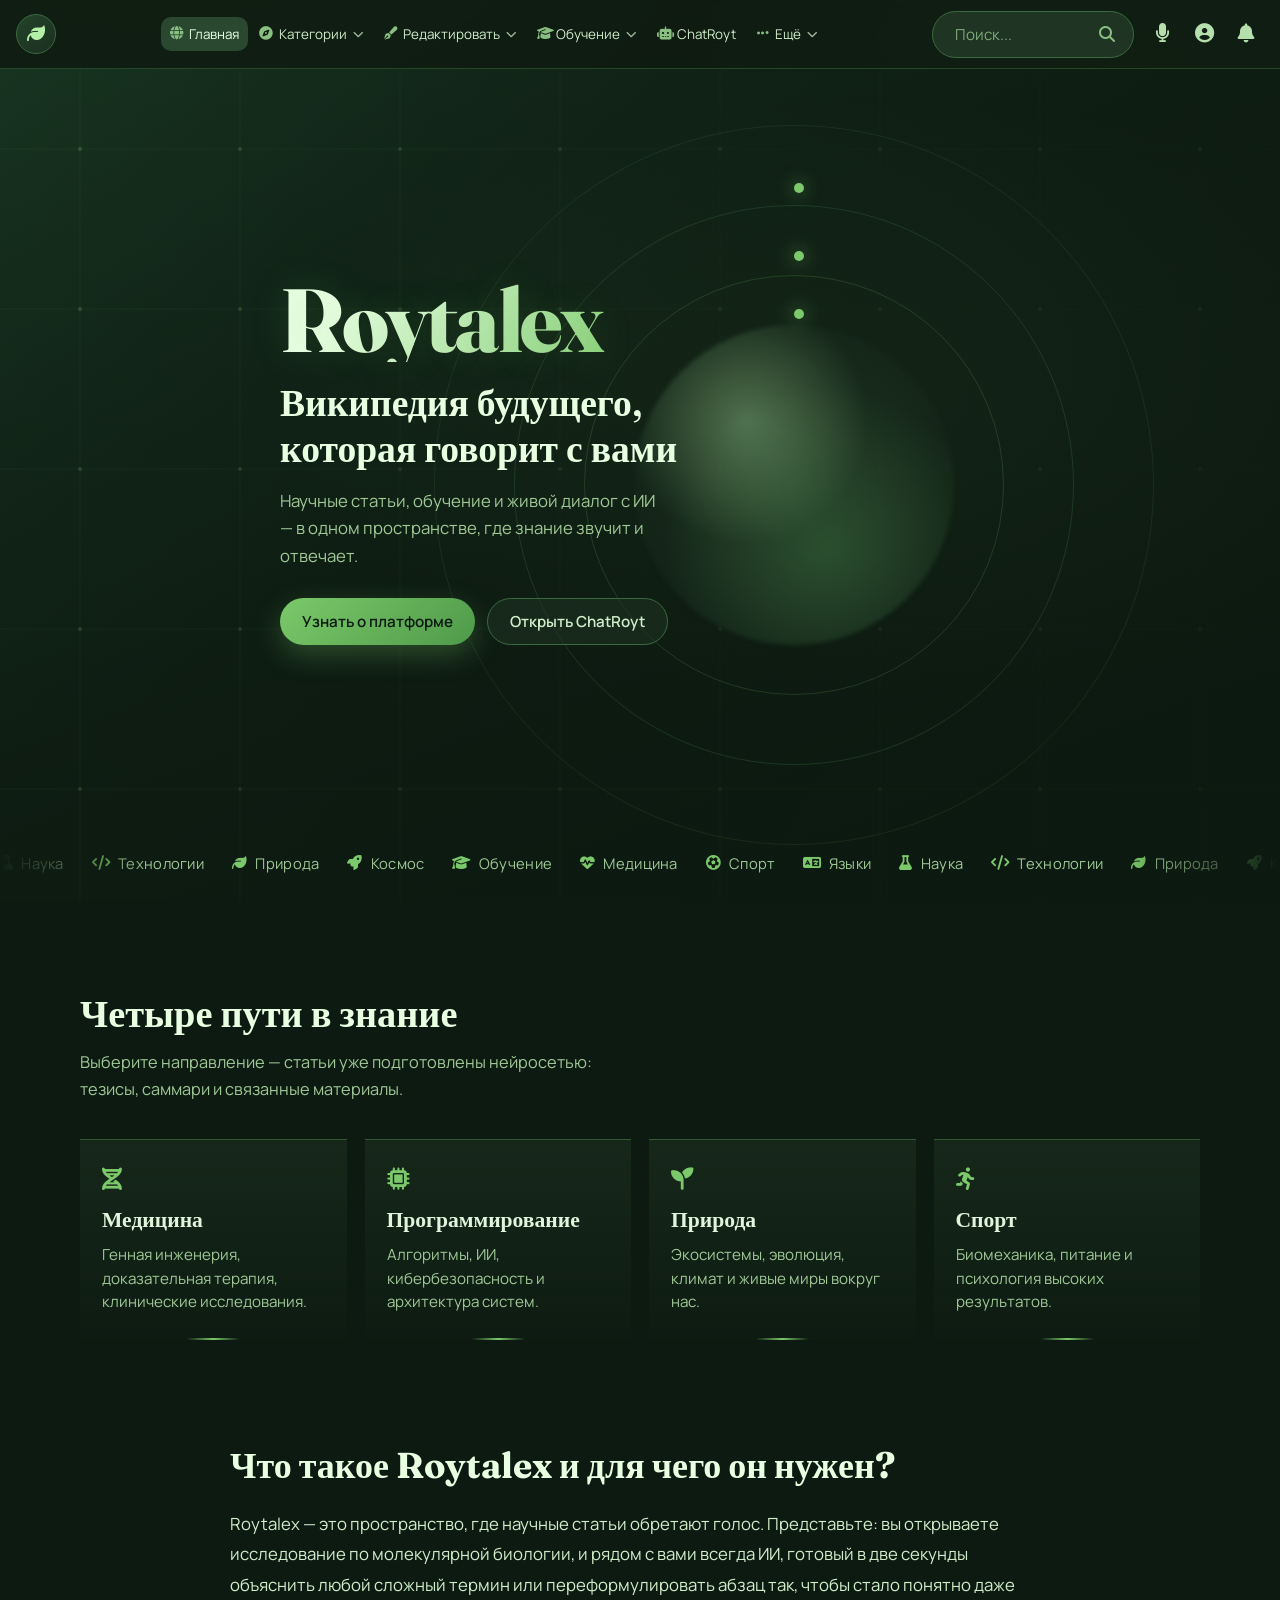
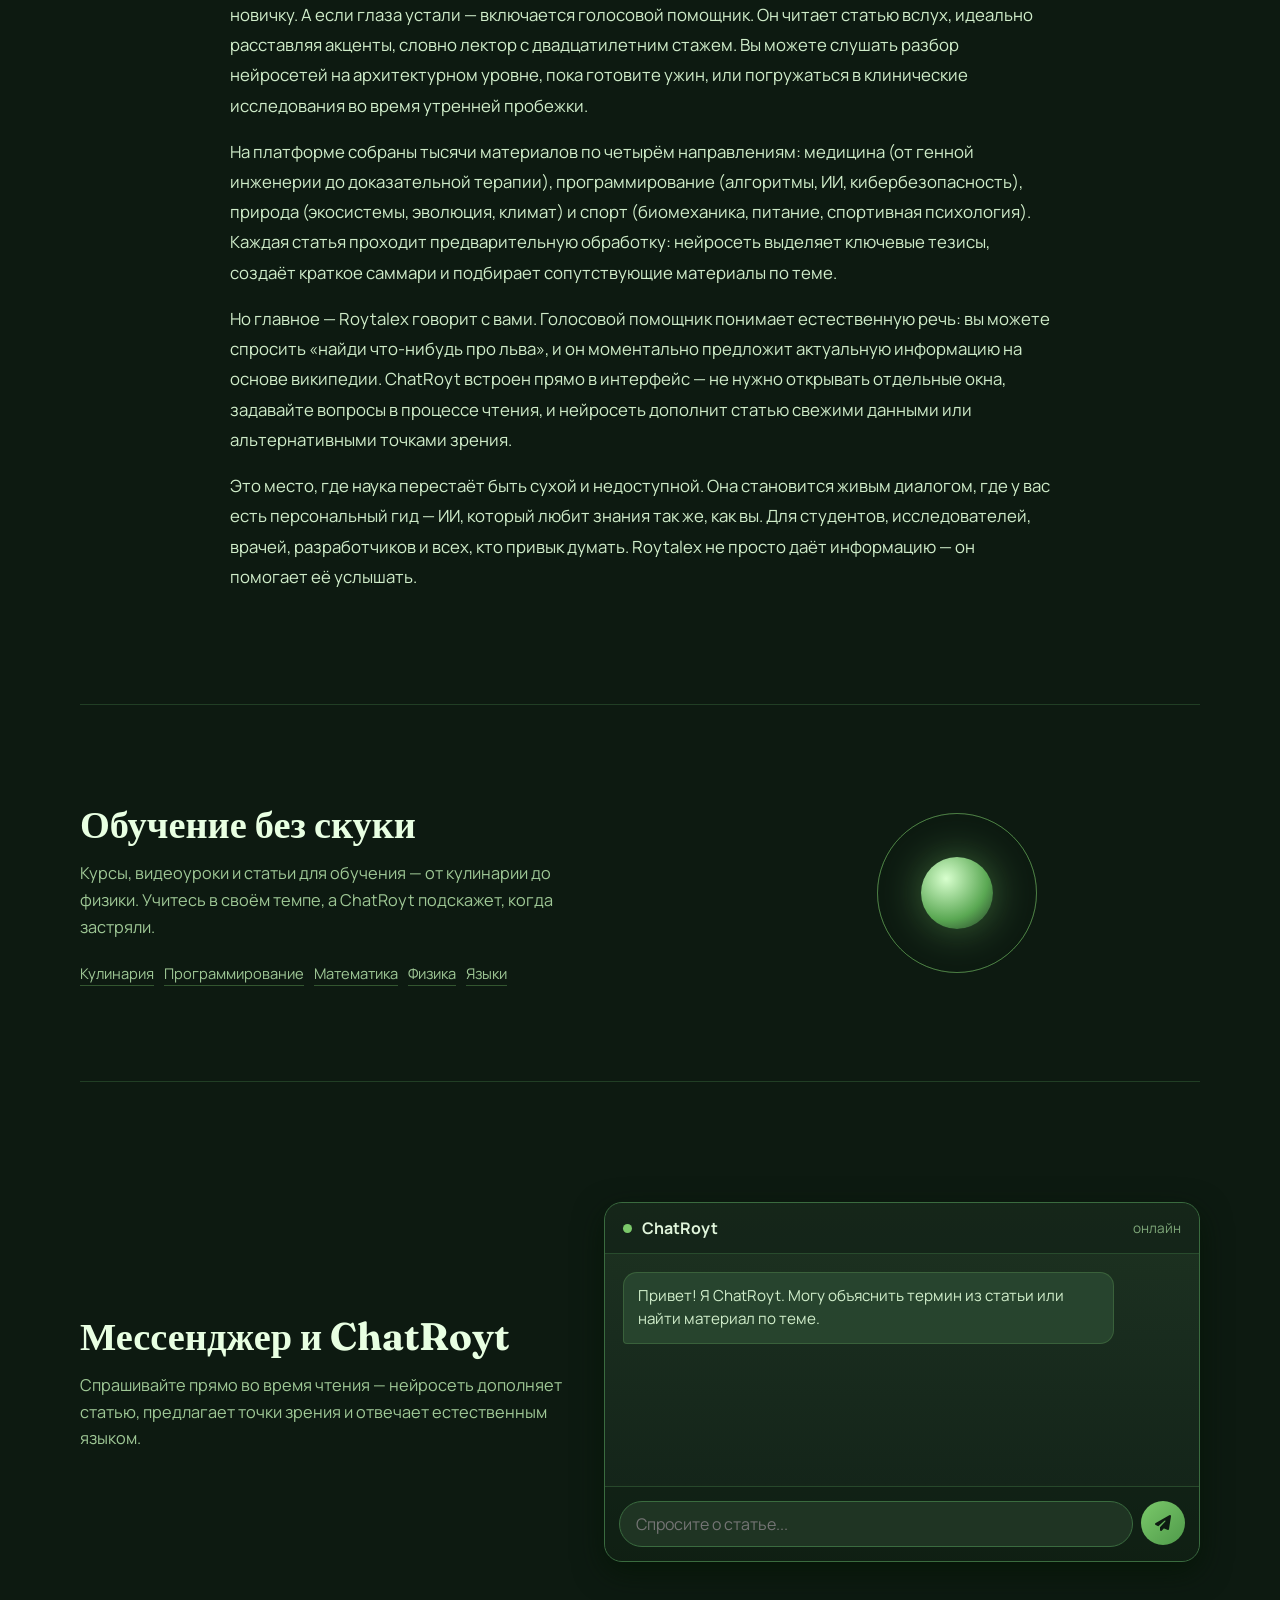
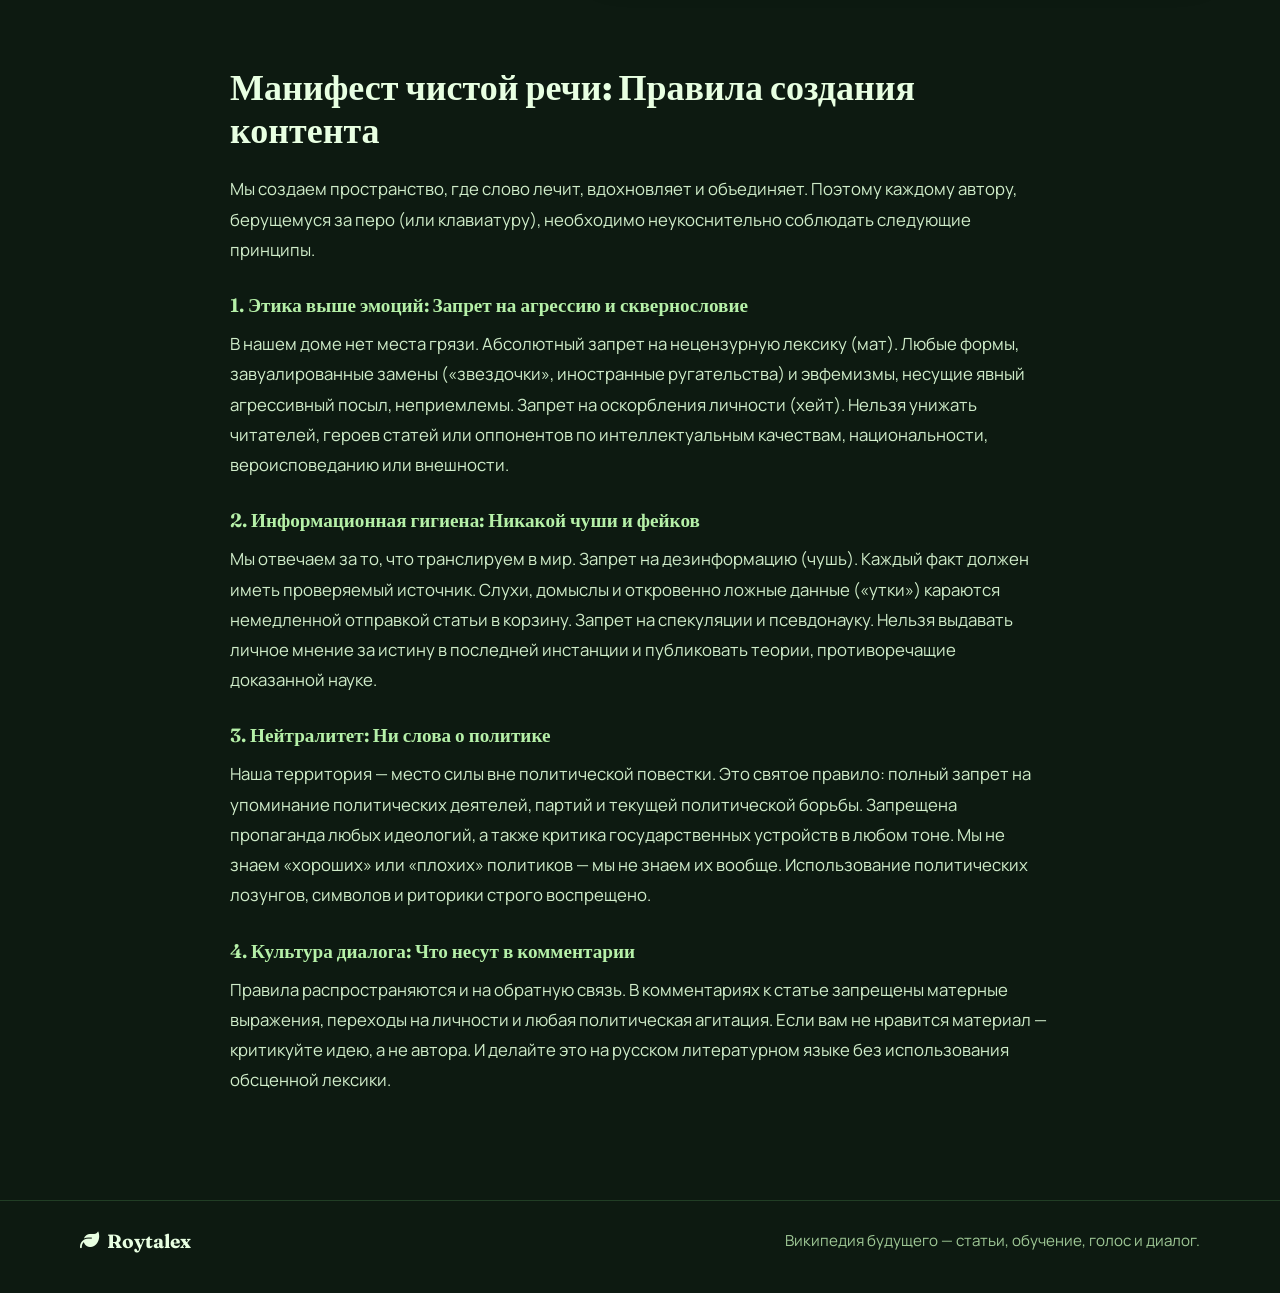
==== commit b9877eaa: "Add Roytalex payment page in the wiki theme Introduce subscription plans, a demo card checkout, and " ====
--- a/index.html
+++ b/index.html
@@ -80,6 +80,7 @@
           <span tabindex="0"><i class="fas fa-ellipsis-h"></i> <span class="nav-text">Ещё</span> <i class="fas fa-chevron-down nav-caret"></i></span>
           <ul class="dropdown-menu dropdown-menu--right">
             <li><a href="mes.html"><i class="fas fa-envelope"></i> Сообщения</a></li>
+            <li><a href="pay.html"><i class="fas fa-credit-card"></i> Оплата</a></li>
             <li><a href="#about"><i class="fas fa-microphone"></i> Голосовой помощник</a></li>
             <li><a href="#manifest"><i class="fas fa-question-circle"></i> Помощь</a></li>
             <li><a href="#manifest"><i class="fas fa-cog"></i> Настройки</a></li>
--- a/css/style.css
+++ b/css/style.css
@@ -2068,9 +2068,6 @@
 }
 
 .delete-chat {
-  grid-column: 3;
-  grid-row: 1;
-  align-self: start;
   background: none;
   border: none;
   color: var(--text-dim);
@@ -2407,6 +2404,362 @@
   }
 }
 
+/* ===== PAYMENT ===== */
+.pay-page {
+  width: min(100% - 28px, 1120px);
+  margin: 0 auto;
+  padding: 36px 0 72px;
+  position: relative;
+  z-index: 1;
+}
+
+.pay-hero {
+  margin-bottom: 32px;
+  max-width: 640px;
+}
+
+.pay-hero p.kicker {
+  margin: 0 0 10px;
+  color: var(--green-soft);
+  font-weight: 700;
+  letter-spacing: 0.08em;
+  text-transform: uppercase;
+  font-size: 0.78rem;
+}
+
+.pay-hero h1 {
+  margin: 0 0 12px;
+  font-family: var(--font-display);
+  font-size: clamp(1.9rem, 3.4vw, 2.6rem);
+  color: var(--cream);
+  line-height: 1.15;
+}
+
+.pay-hero p.lead {
+  margin: 0;
+  color: var(--text-dim);
+  line-height: 1.65;
+  font-size: 1.05rem;
+}
+
+.pay-toggle {
+  display: inline-flex;
+  align-items: center;
+  gap: 4px;
+  margin: 22px 0 28px;
+  padding: 4px;
+  border-radius: 999px;
+  border: 1px solid var(--line);
+  background: rgba(13, 26, 17, 0.45);
+}
+
+.pay-toggle button {
+  border: none;
+  background: transparent;
+  color: var(--text-dim);
+  padding: 8px 16px;
+  border-radius: 999px;
+  cursor: pointer;
+  font-weight: 650;
+  font-size: 0.9rem;
+}
+
+.pay-toggle button.is-active {
+  background: linear-gradient(135deg, #7bc96a, #4f9a4a);
+  color: #0d1a11;
+}
+
+.pay-toggle .save {
+  margin-left: 6px;
+  font-size: 0.72rem;
+  color: var(--accent);
+}
+
+.pay-layout {
+  display: grid;
+  grid-template-columns: minmax(0, 1.15fr) minmax(280px, 0.85fr);
+  gap: 22px;
+  align-items: start;
+}
+
+.pay-plans {
+  display: grid;
+  gap: 14px;
+}
+
+.pay-plan {
+  text-align: left;
+  width: 100%;
+  border: 1px solid rgba(58, 107, 63, 0.5);
+  background: rgba(13, 26, 17, 0.38);
+  color: inherit;
+  border-radius: 18px;
+  padding: 20px 22px;
+  cursor: pointer;
+  display: grid;
+  grid-template-columns: 1fr auto;
+  gap: 8px 16px;
+  transition: transform 0.25s var(--ease), border-color 0.2s, background 0.2s;
+}
+
+.pay-plan:hover {
+  transform: translateY(-2px);
+  border-color: var(--green-soft);
+}
+
+.pay-plan.is-selected {
+  border-color: var(--green-soft);
+  background: rgba(42, 72, 48, 0.55);
+  box-shadow: 0 0 0 1px rgba(123, 201, 106, 0.25);
+}
+
+.pay-plan h2 {
+  margin: 0;
+  font-family: var(--font-display);
+  font-size: 1.35rem;
+  color: var(--cream);
+}
+
+.pay-plan .price {
+  font-family: var(--font-display);
+  font-size: 1.7rem;
+  font-weight: 700;
+  color: var(--accent);
+  text-align: right;
+}
+
+.pay-plan .price small {
+  display: block;
+  font-family: var(--font-body);
+  font-size: 0.78rem;
+  font-weight: 500;
+  color: var(--text-dim);
+}
+
+.pay-plan ul {
+  grid-column: 1 / -1;
+  margin: 8px 0 0;
+  padding: 0;
+  list-style: none;
+  display: grid;
+  gap: 6px;
+}
+
+.pay-plan li {
+  color: var(--text-soft);
+  font-size: 0.92rem;
+  display: flex;
+  align-items: center;
+  gap: 8px;
+}
+
+.pay-plan li i {
+  color: var(--green-soft);
+  width: 16px;
+}
+
+.pay-plan .badge {
+  grid-column: 1 / -1;
+  justify-self: start;
+  display: inline-flex;
+  padding: 2px 10px;
+  border-radius: 999px;
+  background: rgba(123, 201, 106, 0.16);
+  color: var(--accent);
+  font-size: 0.72rem;
+  font-weight: 700;
+  letter-spacing: 0.04em;
+}
+
+.pay-checkout {
+  border: 1px solid var(--line);
+  border-radius: 20px;
+  background: linear-gradient(180deg, rgba(31, 52, 35, 0.95), rgba(19, 35, 24, 0.94));
+  box-shadow: var(--shadow);
+  padding: 22px;
+  position: sticky;
+  top: calc(var(--nav-h) + 16px);
+}
+
+.pay-checkout h2 {
+  margin: 0 0 16px;
+  font-family: var(--font-display);
+  font-size: 1.3rem;
+  color: var(--cream);
+}
+
+.pay-summary {
+  display: flex;
+  justify-content: space-between;
+  gap: 12px;
+  padding: 12px 0 16px;
+  margin-bottom: 8px;
+  border-bottom: 1px solid rgba(58, 107, 63, 0.4);
+}
+
+.pay-summary .label {
+  color: var(--text-dim);
+  font-size: 0.9rem;
+}
+
+.pay-summary strong {
+  display: block;
+  color: var(--cream);
+  font-size: 1.05rem;
+  margin-top: 4px;
+}
+
+.pay-summary .total {
+  font-family: var(--font-display);
+  font-size: 1.5rem;
+  color: var(--accent);
+}
+
+.pay-form .form-group {
+  margin-bottom: 14px;
+}
+
+.pay-form label {
+  display: block;
+  margin-bottom: 6px;
+  font-size: 0.86rem;
+  font-weight: 650;
+  color: var(--text-soft);
+}
+
+.pay-form input {
+  width: 100%;
+  padding: 12px 14px;
+  border-radius: 12px;
+  border: 1px solid var(--line);
+  background: var(--panel);
+  color: var(--text);
+  outline: none;
+}
+
+.pay-form input:focus {
+  border-color: var(--green-soft);
+  box-shadow: 0 0 0 3px rgba(123, 201, 106, 0.2);
+}
+
+.pay-form .row {
+  display: grid;
+  grid-template-columns: 1fr 1fr;
+  gap: 12px;
+}
+
+.pay-methods {
+  display: flex;
+  gap: 8px;
+  margin-bottom: 16px;
+}
+
+.pay-methods span {
+  display: inline-flex;
+  align-items: center;
+  gap: 6px;
+  padding: 6px 10px;
+  border-radius: 10px;
+  border: 1px solid rgba(58, 107, 63, 0.45);
+  color: var(--text-dim);
+  font-size: 0.8rem;
+}
+
+.pay-submit {
+  width: 100%;
+  margin-top: 6px;
+  border: none;
+  border-radius: 999px;
+  padding: 13px 18px;
+  background: linear-gradient(135deg, #7bc96a, #4f9a4a);
+  color: #0d1a11;
+  font-weight: 700;
+  cursor: pointer;
+  display: inline-flex;
+  align-items: center;
+  justify-content: center;
+  gap: 8px;
+  transition: transform 0.2s var(--ease);
+}
+
+.pay-submit:hover {
+  transform: translateY(-1px);
+}
+
+.pay-note {
+  margin: 12px 0 0;
+  color: var(--text-dim);
+  font-size: 0.8rem;
+  line-height: 1.5;
+  display: flex;
+  gap: 8px;
+}
+
+.pay-note i {
+  color: var(--green-soft);
+  margin-top: 2px;
+}
+
+.pay-success {
+  display: none;
+  text-align: center;
+  padding: 12px 4px 4px;
+}
+
+.pay-success.is-open {
+  display: block;
+}
+
+.pay-success .mark {
+  width: 72px;
+  height: 72px;
+  margin: 0 auto 16px;
+  border-radius: 50%;
+  display: grid;
+  place-items: center;
+  background: radial-gradient(circle at 35% 30%, #d8ffce, #5aa853 62%);
+  color: #0d1a11;
+  font-size: 1.8rem;
+  box-shadow: 0 0 30px rgba(123, 201, 106, 0.35);
+}
+
+.pay-success h3 {
+  margin: 0 0 8px;
+  font-family: var(--font-display);
+  color: var(--cream);
+  font-size: 1.4rem;
+}
+
+.pay-success p {
+  margin: 0 0 18px;
+  color: var(--text-dim);
+  line-height: 1.55;
+}
+
+.pay-form.is-hidden {
+  display: none;
+}
+
+@media (max-width: 860px) {
+  .pay-layout {
+    grid-template-columns: 1fr;
+  }
+
+  .pay-checkout {
+    position: static;
+  }
+}
+
+@media (max-width: 640px) {
+  .pay-plan {
+    grid-template-columns: 1fr;
+  }
+
+  .pay-plan .price {
+    text-align: left;
+  }
+}
+
 @media (prefers-reduced-motion: reduce) {
   *,
   *::before,
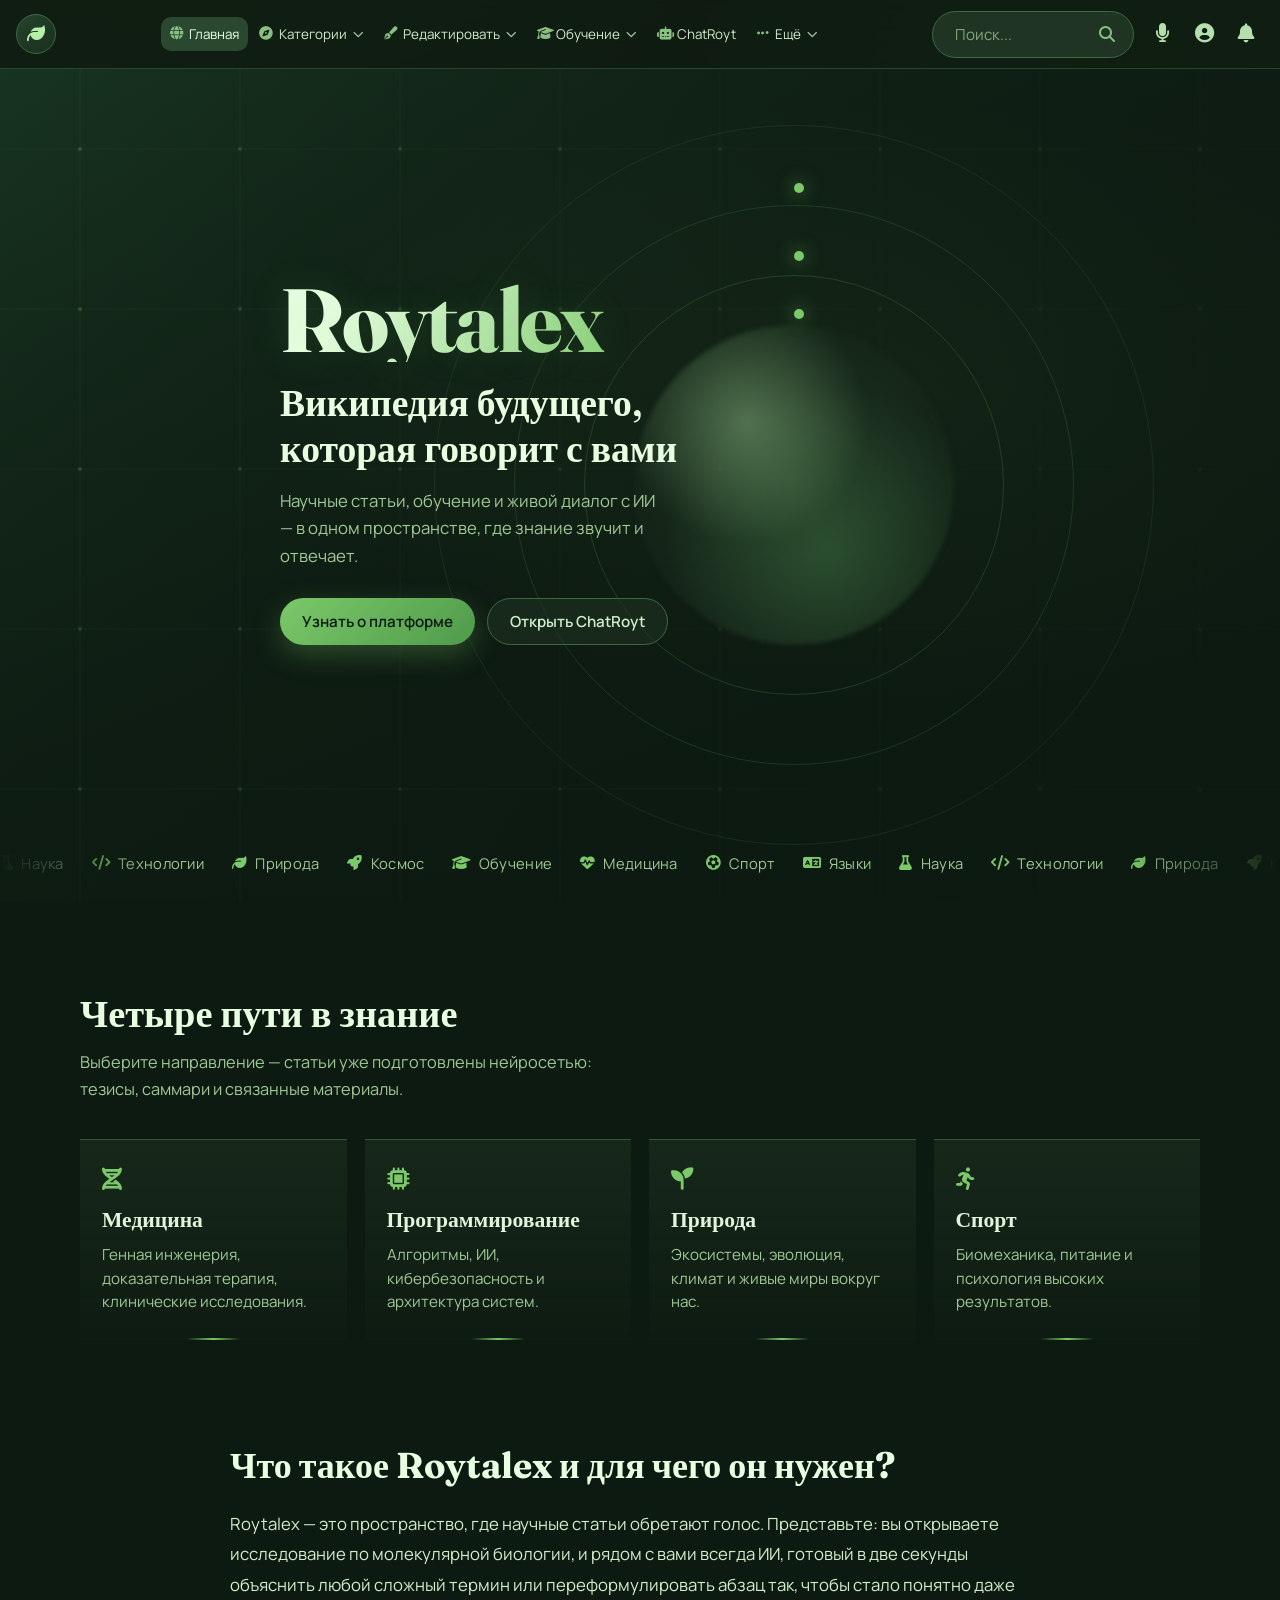
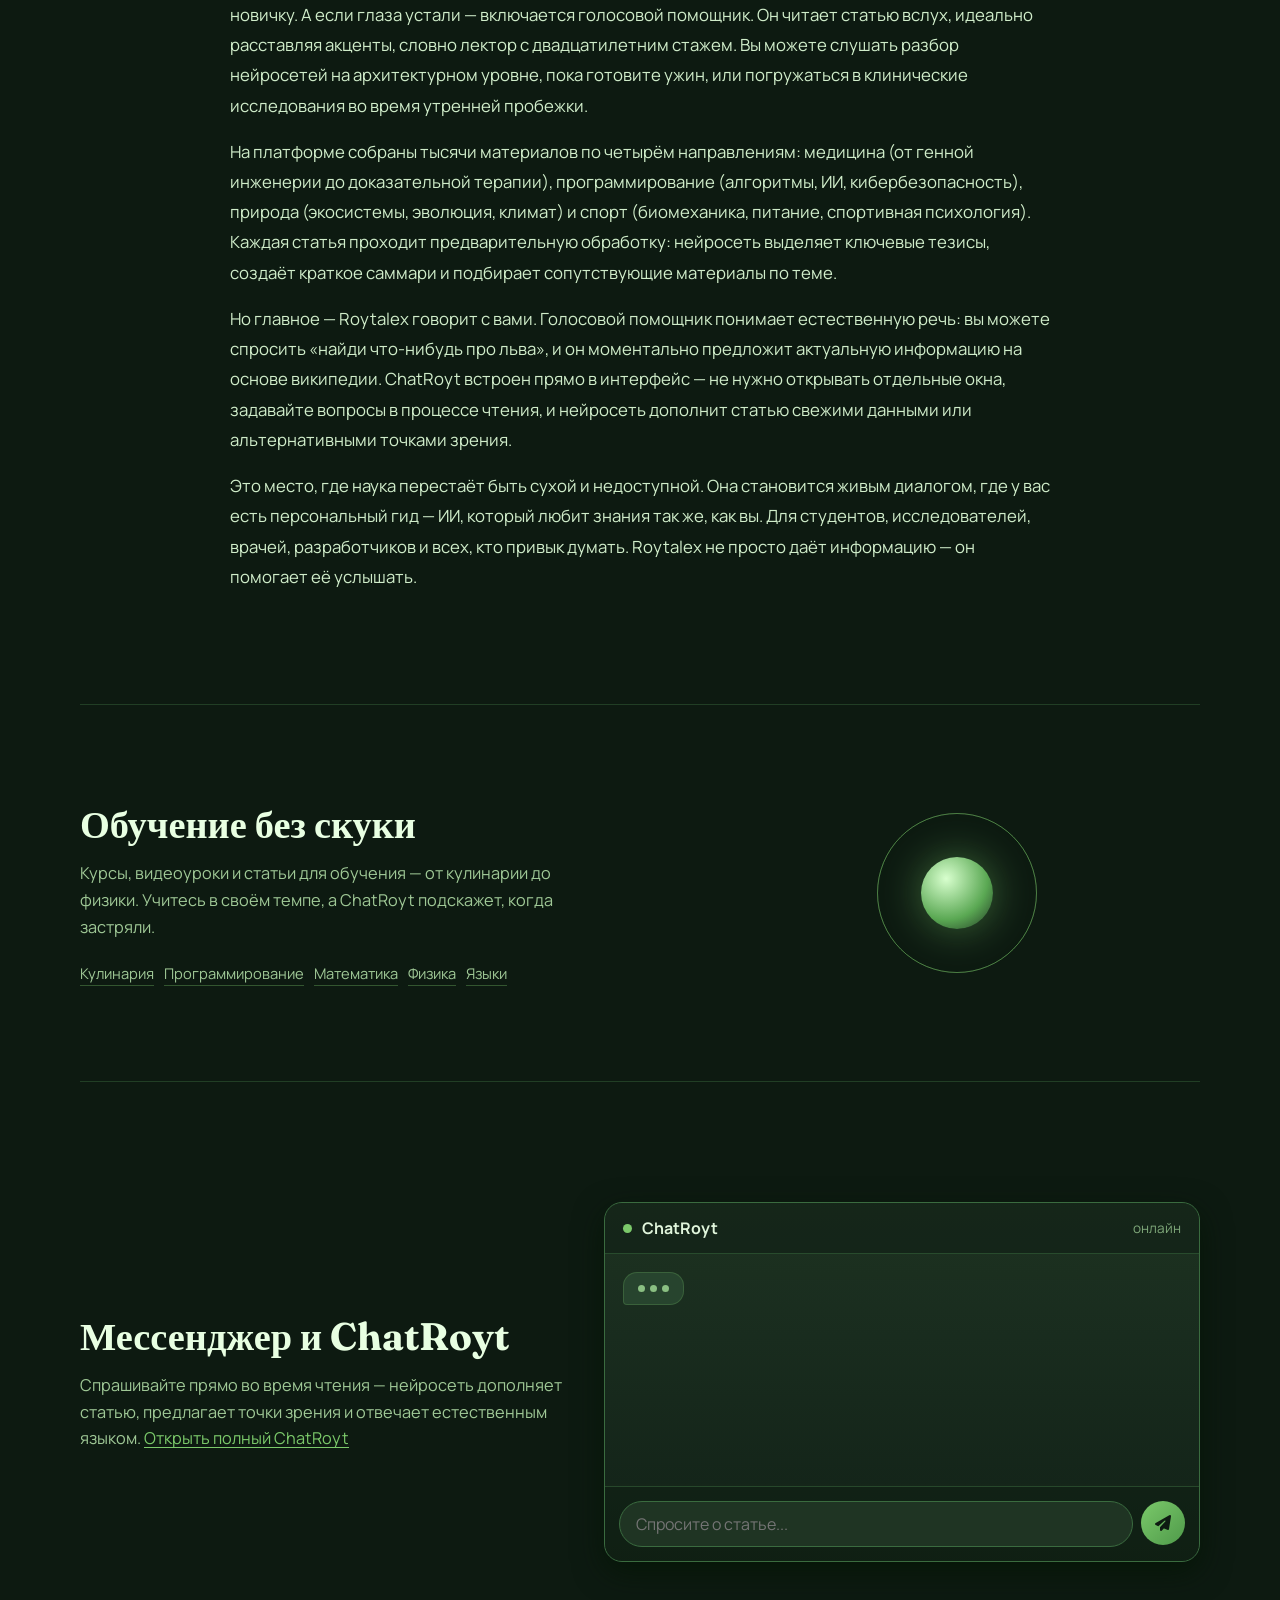
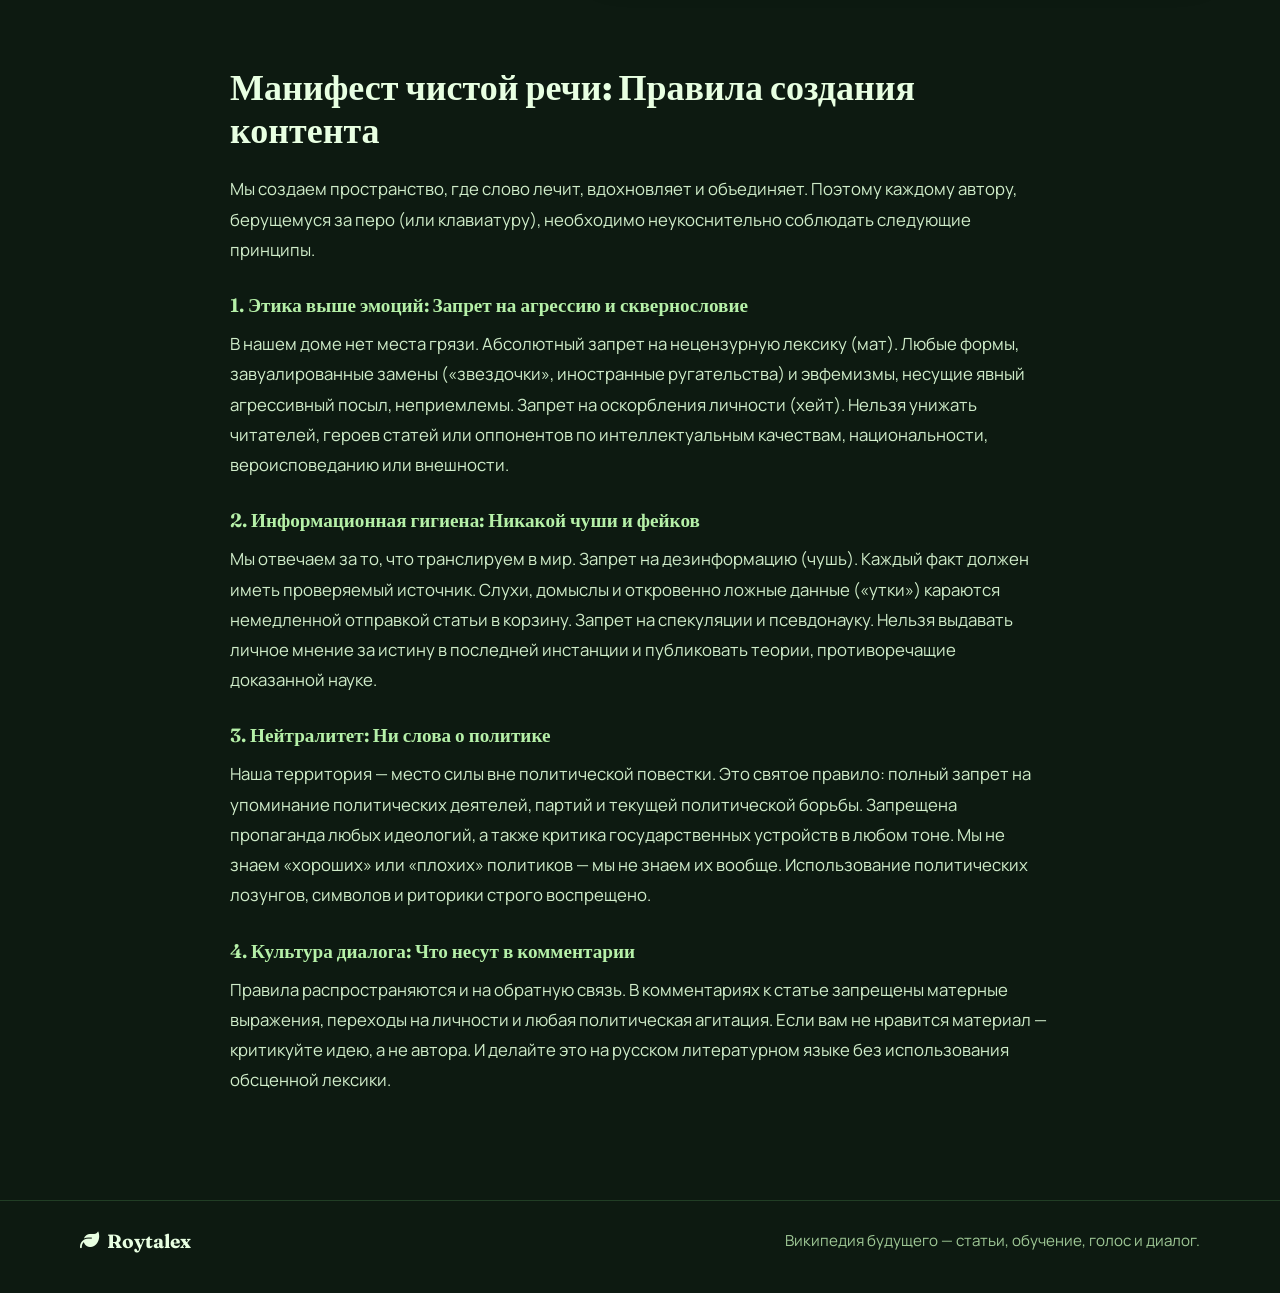
==== commit 2bb1d25a: "Add a full ChatRoyt page in the Roytalex wiki theme Give the AI guide its own chat layout with topic" ====
--- a/index.html
+++ b/index.html
@@ -74,7 +74,7 @@
           </ul>
         </li>
         <li>
-          <a href="#messenger"><i class="fas fa-robot"></i> <span class="nav-text">ChatRoyt</span></a>
+          <a href="chat.html"><i class="fas fa-robot"></i> <span class="nav-text">ChatRoyt</span></a>
         </li>
         <li class="nav-item-more">
           <span tabindex="0"><i class="fas fa-ellipsis-h"></i> <span class="nav-text">Ещё</span> <i class="fas fa-chevron-down nav-caret"></i></span>
@@ -120,7 +120,7 @@
         </p>
         <div class="hero__actions reveal delay-3">
           <a class="btn btn--primary" href="#about">Узнать о платформе</a>
-          <a class="btn btn--ghost" href="#messenger">Открыть ChatRoyt</a>
+          <a class="btn btn--ghost" href="chat.html">Открыть ChatRoyt</a>
         </div>
       </div>
 
@@ -207,7 +207,7 @@
     <section class="messenger" id="messenger">
       <div class="messenger__intro reveal">
         <h2>Мессенджер и ChatRoyt</h2>
-        <p>Спрашивайте прямо во время чтения — нейросеть дополняет статью, предлагает точки зрения и отвечает естественным языком.</p>
+        <p>Спрашивайте прямо во время чтения — нейросеть дополняет статью, предлагает точки зрения и отвечает естественным языком. <a href="chat.html">Открыть полный ChatRoyt</a></p>
       </div>
 
       <div class="chat-stage reveal delay-1" id="chatStage">
--- a/css/style.css
+++ b/css/style.css
@@ -2760,6 +2760,255 @@
   }
 }
 
+.messenger__intro a {
+  color: var(--green-soft);
+  text-decoration: underline;
+  text-underline-offset: 3px;
+}
+
+/* ===== CHATROYT PAGE ===== */
+.royt-page {
+  width: min(100% - 28px, 1180px);
+  margin: 0 auto;
+  padding: 24px 0 40px;
+  position: relative;
+  z-index: 1;
+}
+
+.royt-shell {
+  display: grid;
+  grid-template-columns: 260px minmax(0, 1fr);
+  min-height: calc(100vh - var(--nav-h) - 80px);
+  height: min(80vh, 760px);
+  overflow: hidden;
+  border: 1px solid var(--line);
+  border-radius: 22px;
+  background: linear-gradient(180deg, rgba(31, 52, 35, 0.94), rgba(19, 35, 24, 0.96));
+  box-shadow: var(--shadow);
+}
+
+.royt-side {
+  display: flex;
+  flex-direction: column;
+  gap: 8px;
+  padding: 16px 14px;
+  border-right: 1px solid rgba(58, 107, 63, 0.45);
+  background: rgba(13, 26, 17, 0.38);
+}
+
+.royt-new {
+  display: flex;
+  align-items: center;
+  justify-content: center;
+  gap: 8px;
+  width: 100%;
+  padding: 10px 12px;
+  border-radius: 12px;
+  border: 1px solid var(--line);
+  background: linear-gradient(135deg, #7bc96a, #4f9a4a);
+  color: #0d1a11;
+  font-weight: 700;
+  cursor: pointer;
+}
+
+.royt-side h2 {
+  margin: 14px 4px 4px;
+  font-size: 0.72rem;
+  letter-spacing: 0.08em;
+  text-transform: uppercase;
+  color: var(--text-dim);
+  font-weight: 700;
+}
+
+.royt-topic {
+  display: flex;
+  align-items: center;
+  gap: 10px;
+  width: 100%;
+  text-align: left;
+  padding: 10px 12px;
+  border: none;
+  border-radius: 12px;
+  background: transparent;
+  color: var(--text-soft);
+  cursor: pointer;
+  font-size: 0.92rem;
+}
+
+.royt-topic i {
+  width: 18px;
+  color: var(--green-soft);
+}
+
+.royt-topic:hover,
+.royt-topic.is-active {
+  background: rgba(42, 72, 48, 0.6);
+  color: var(--cream);
+}
+
+.royt-main {
+  display: flex;
+  flex-direction: column;
+  min-width: 0;
+  background:
+    radial-gradient(ellipse 70% 40% at 80% 0%, rgba(123, 201, 106, 0.1), transparent 55%),
+    rgba(15, 28, 18, 0.28);
+}
+
+.royt-head {
+  display: flex;
+  align-items: center;
+  gap: 10px;
+  padding: 14px 18px;
+  border-bottom: 1px solid rgba(58, 107, 63, 0.45);
+}
+
+.royt-head strong {
+  font-size: 1.05rem;
+  color: var(--cream);
+}
+
+.royt-head em {
+  margin-left: auto;
+  font-style: normal;
+  color: var(--green-mute);
+  font-size: 0.85rem;
+}
+
+.royt-body {
+  flex: 1;
+  overflow-y: auto;
+  padding: 20px 22px;
+  display: flex;
+  flex-direction: column;
+  gap: 12px;
+}
+
+.royt-welcome {
+  margin: auto;
+  max-width: 460px;
+  text-align: center;
+  padding: 12px;
+}
+
+.royt-welcome .mark {
+  width: 72px;
+  height: 72px;
+  margin: 0 auto 16px;
+  border-radius: 50%;
+  display: grid;
+  place-items: center;
+  background: radial-gradient(circle at 35% 30%, #d8ffce, #5aa853 62%);
+  color: #0d1a11;
+  font-size: 1.7rem;
+  box-shadow: 0 0 30px rgba(123, 201, 106, 0.35);
+}
+
+.royt-welcome h1 {
+  margin: 0 0 8px;
+  font-family: var(--font-display);
+  font-size: 1.8rem;
+  color: var(--cream);
+}
+
+.royt-welcome p {
+  margin: 0 0 18px;
+  color: var(--text-dim);
+  line-height: 1.6;
+}
+
+.royt-chips {
+  display: flex;
+  flex-wrap: wrap;
+  justify-content: center;
+  gap: 8px;
+}
+
+.royt-chip {
+  border: 1px solid var(--line);
+  background: rgba(13, 26, 17, 0.4);
+  color: var(--text-soft);
+  border-radius: 999px;
+  padding: 8px 14px;
+  cursor: pointer;
+  font-size: 0.88rem;
+}
+
+.royt-chip:hover {
+  border-color: var(--green-soft);
+  color: var(--cream);
+}
+
+.royt-compose {
+  display: flex;
+  gap: 10px;
+  padding: 14px 16px;
+  border-top: 1px solid rgba(58, 107, 63, 0.45);
+  background: rgba(13, 26, 17, 0.4);
+}
+
+.royt-compose input {
+  flex: 1;
+  border: 1px solid var(--line);
+  background: var(--panel);
+  color: var(--text);
+  border-radius: 999px;
+  padding: 12px 16px;
+  outline: none;
+}
+
+.royt-compose input:focus {
+  border-color: var(--green-soft);
+  box-shadow: 0 0 0 3px rgba(123, 201, 106, 0.2);
+}
+
+.royt-compose button {
+  width: 46px;
+  height: 46px;
+  border: none;
+  border-radius: 50%;
+  background: linear-gradient(135deg, #7bc96a, #4f9a4a);
+  color: #0d1a11;
+  cursor: pointer;
+}
+
+.royt-compose button:hover {
+  transform: scale(1.05);
+}
+
+@media (max-width: 860px) {
+  .royt-shell {
+    grid-template-columns: 1fr;
+    height: auto;
+    min-height: calc(100vh - var(--nav-h) - 48px);
+  }
+
+  .royt-side {
+    border-right: none;
+    border-bottom: 1px solid rgba(58, 107, 63, 0.45);
+    flex-direction: row;
+    flex-wrap: wrap;
+    align-items: center;
+  }
+
+  .royt-side h2 {
+    display: none;
+  }
+
+  .royt-new {
+    width: auto;
+  }
+
+  .royt-topic {
+    width: auto;
+    padding: 8px 10px;
+  }
+
+  .royt-body {
+    min-height: 380px;
+  }
+}
+
 @media (prefers-reduced-motion: reduce) {
   *,
   *::before,
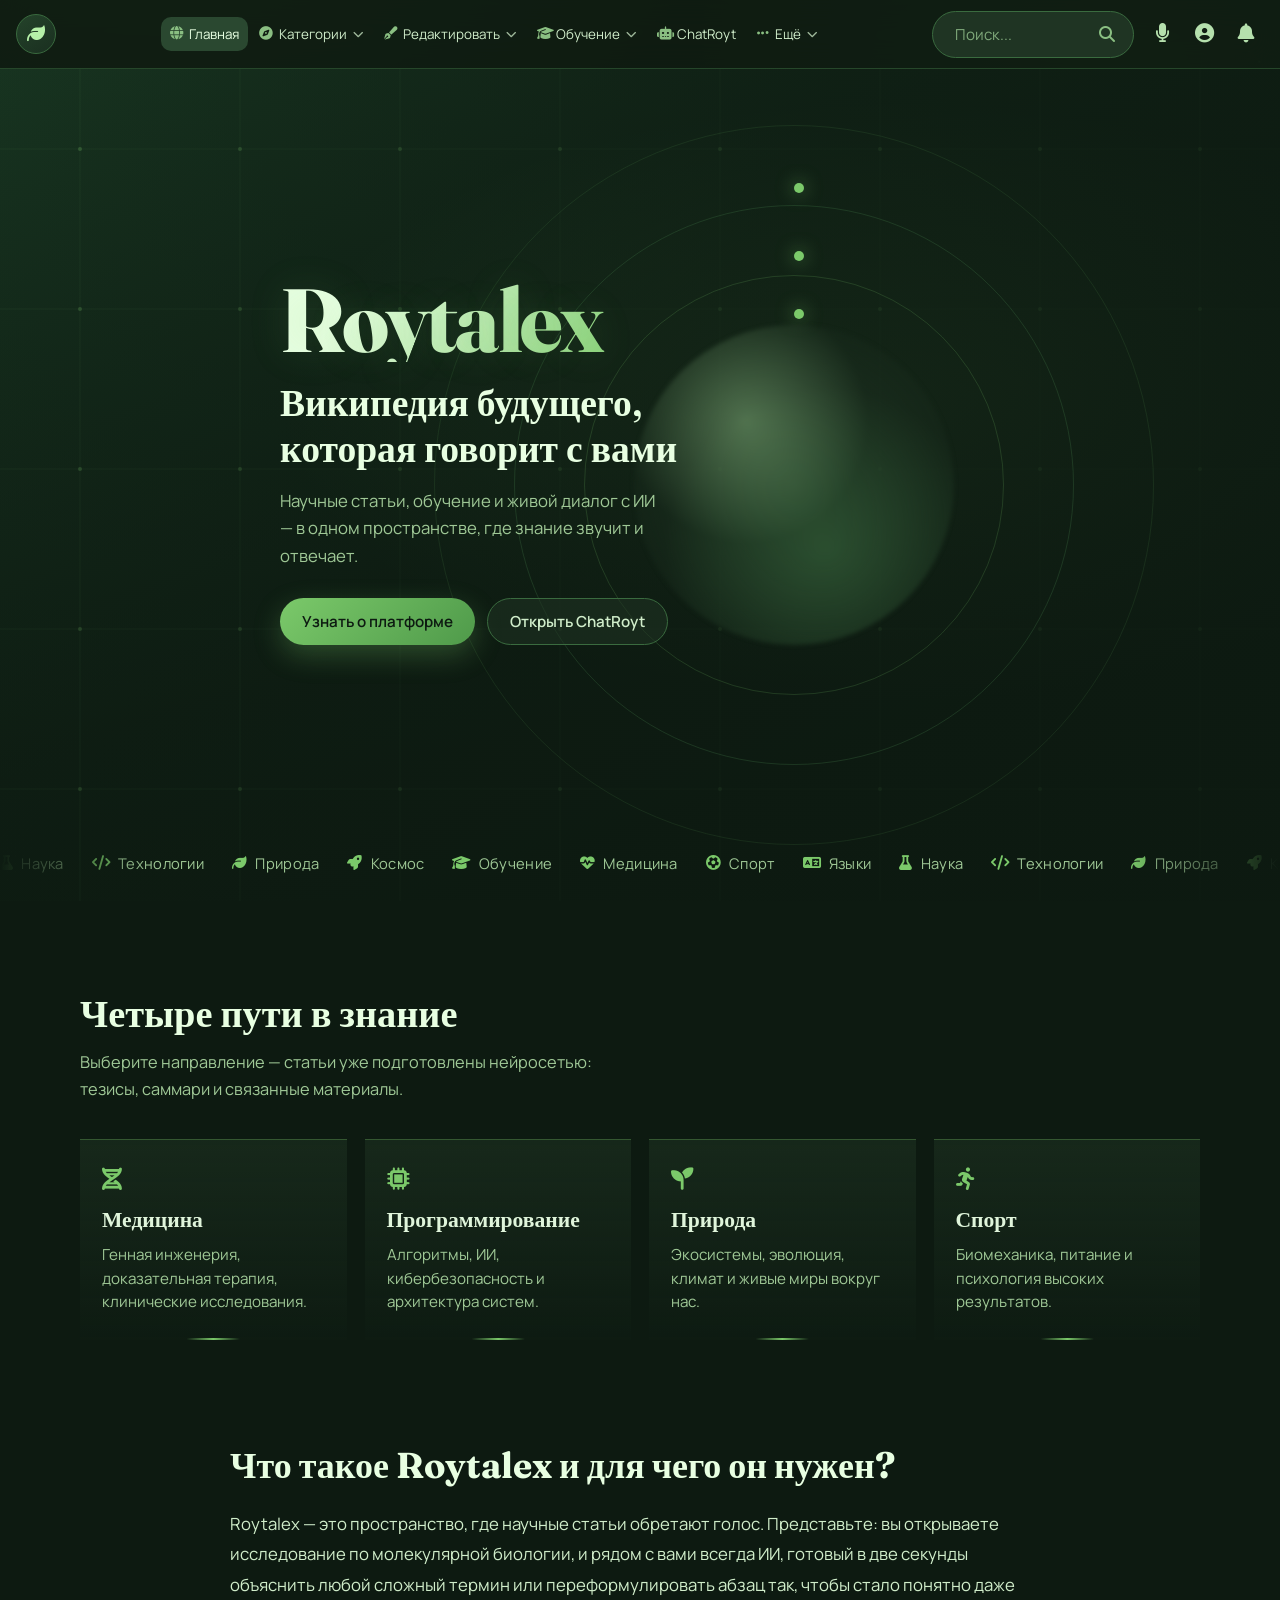
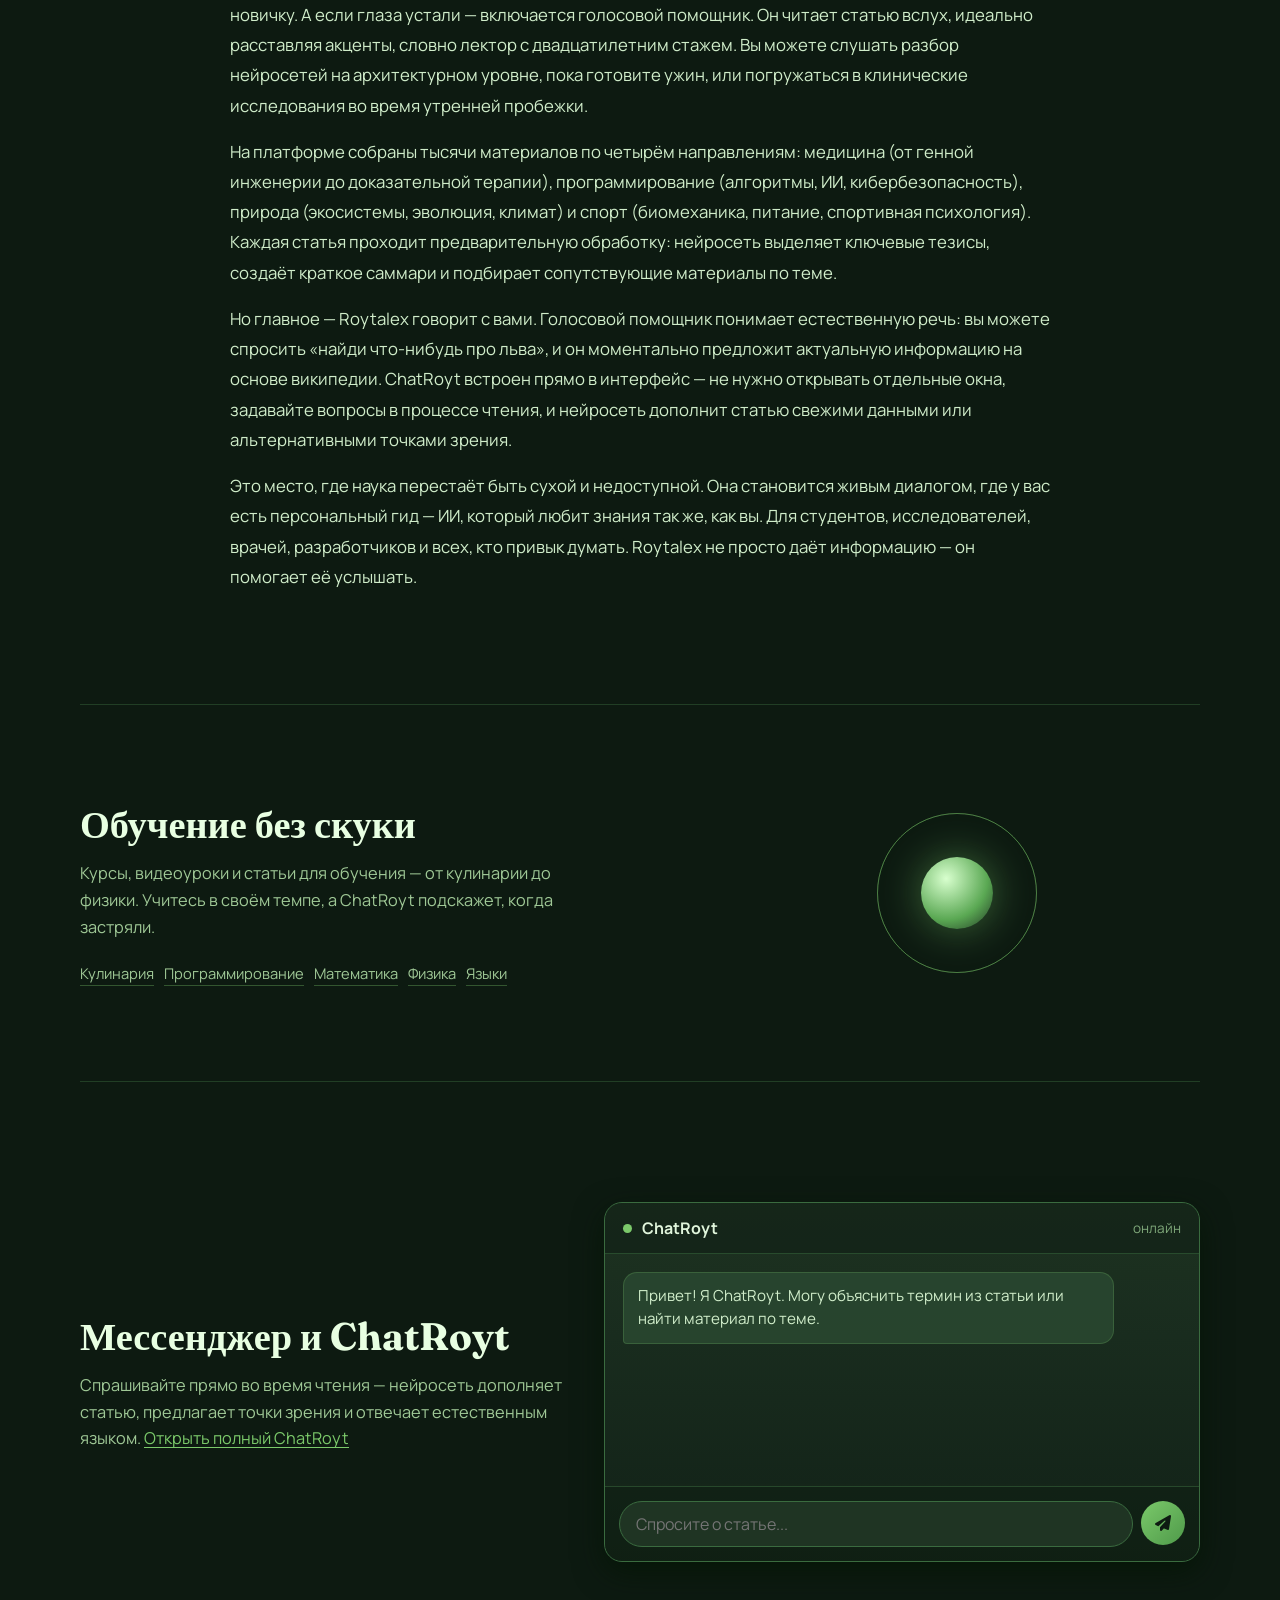
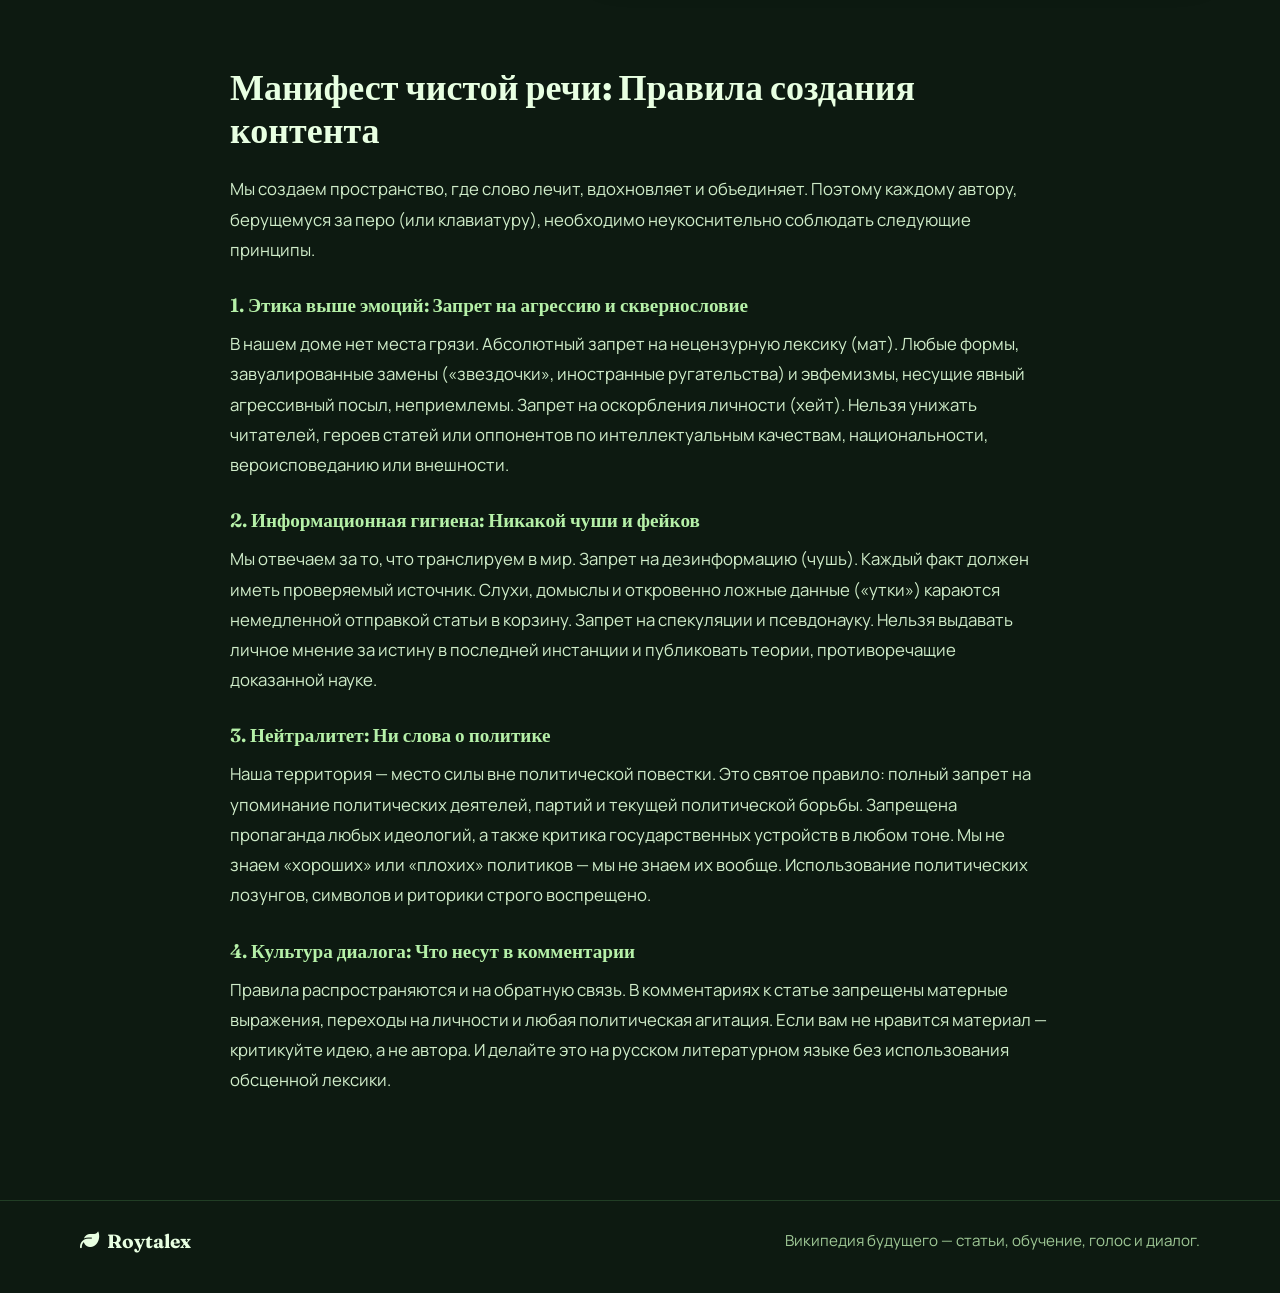
==== commit 6bd1867d: "Add an article editor page without comments Let authors write and publish a Roytalex article from th" ====
--- a/index.html
+++ b/index.html
@@ -51,9 +51,9 @@
         <li>
           <span tabindex="0"><i class="fas fa-pen-fancy"></i> <span class="nav-text">Редактировать</span> <i class="fas fa-chevron-down nav-caret"></i></span>
           <ul class="dropdown-menu">
-            <li><a href="#about"><i class="fas fa-plus-circle"></i> Создать статью</a></li>
-            <li><a href="#about"><i class="fas fa-edit"></i> Править</a></li>
-            <li><a href="#about"><i class="fas fa-upload"></i> Загрузить файл</a></li>
+            <li><a href="ed.html"><i class="fas fa-plus-circle"></i> Создать статью</a></li>
+            <li><a href="ed.html"><i class="fas fa-edit"></i> Править</a></li>
+            <li><a href="ed.html#file"><i class="fas fa-upload"></i> Загрузить файл</a></li>
           </ul>
         </li>
         <li>
--- a/css/style.css
+++ b/css/style.css
@@ -3009,6 +3009,203 @@
   }
 }
 
+/* ===== ARTICLE EDITOR ===== */
+.editor-page {
+  width: min(100% - 28px, 1120px);
+  margin: 0 auto;
+  padding: 28px 0 64px;
+  position: relative;
+  z-index: 1;
+}
+
+.editor-hero {
+  margin-bottom: 22px;
+}
+
+.editor-hero .kicker {
+  margin: 0 0 8px;
+  color: var(--green-soft);
+  font-weight: 700;
+  letter-spacing: 0.08em;
+  text-transform: uppercase;
+  font-size: 0.78rem;
+}
+
+.editor-hero h1 {
+  margin: 0 0 8px;
+  font-family: var(--font-display);
+  font-size: clamp(1.8rem, 3vw, 2.4rem);
+  color: var(--cream);
+}
+
+.editor-hero p {
+  margin: 0;
+  color: var(--text-dim);
+  max-width: 56ch;
+  line-height: 1.6;
+}
+
+.editor-shell {
+  display: grid;
+  grid-template-columns: minmax(0, 1.15fr) minmax(260px, 0.75fr);
+  gap: 18px;
+  align-items: start;
+}
+
+.editor-card,
+.editor-aside {
+  border: 1px solid var(--line);
+  border-radius: 20px;
+  background: linear-gradient(180deg, rgba(31, 52, 35, 0.94), rgba(19, 35, 24, 0.94));
+  box-shadow: var(--shadow);
+  padding: 20px;
+}
+
+.editor-field {
+  margin-bottom: 14px;
+}
+
+.editor-field label {
+  display: block;
+  margin-bottom: 6px;
+  font-size: 0.86rem;
+  font-weight: 650;
+  color: var(--text-soft);
+}
+
+.editor-field input,
+.editor-field select,
+.editor-field textarea {
+  width: 100%;
+  padding: 12px 14px;
+  border-radius: 12px;
+  border: 1px solid var(--line);
+  background: var(--panel);
+  color: var(--text);
+  outline: none;
+  font: inherit;
+}
+
+.editor-field textarea {
+  min-height: 280px;
+  resize: vertical;
+  line-height: 1.65;
+}
+
+.editor-field input:focus,
+.editor-field select:focus,
+.editor-field textarea:focus {
+  border-color: var(--green-soft);
+  box-shadow: 0 0 0 3px rgba(123, 201, 106, 0.2);
+}
+
+.editor-toolbar {
+  display: flex;
+  flex-wrap: wrap;
+  gap: 6px;
+  margin-bottom: 8px;
+}
+
+.editor-toolbar button {
+  border: 1px solid var(--line);
+  background: rgba(13, 26, 17, 0.4);
+  color: var(--text-soft);
+  border-radius: 10px;
+  padding: 7px 10px;
+  cursor: pointer;
+}
+
+.editor-toolbar button:hover {
+  border-color: var(--green-soft);
+  color: var(--cream);
+}
+
+.editor-actions {
+  display: flex;
+  flex-wrap: wrap;
+  gap: 10px;
+  margin-top: 8px;
+}
+
+.editor-actions .profile-btn--primary {
+  border: none;
+}
+
+.editor-aside h2,
+.article-view h2 {
+  margin: 0 0 12px;
+  font-family: var(--font-display);
+  font-size: 1.2rem;
+  color: var(--cream);
+}
+
+.editor-aside ul {
+  margin: 0;
+  padding: 0;
+  list-style: none;
+  display: grid;
+  gap: 8px;
+}
+
+.editor-aside li {
+  color: var(--text-dim);
+  font-size: 0.9rem;
+  display: flex;
+  gap: 8px;
+  line-height: 1.45;
+}
+
+.editor-aside li i {
+  color: var(--green-soft);
+  margin-top: 3px;
+}
+
+.article-view {
+  display: none;
+}
+
+.editor-form.is-hidden {
+  display: none;
+}
+
+.article-view.is-open {
+  display: block;
+}
+
+.article-view .meta {
+  display: flex;
+  flex-wrap: wrap;
+  gap: 10px 16px;
+  color: var(--text-dim);
+  font-size: 0.9rem;
+  margin-bottom: 18px;
+}
+
+.article-view .body {
+  color: var(--text-soft);
+  line-height: 1.8;
+  font-size: 1.05rem;
+}
+
+.article-view .body p {
+  margin: 0 0 14px;
+}
+
+.article-view .note {
+  margin-top: 28px;
+  padding: 12px 14px;
+  border-radius: 12px;
+  border: 1px dashed rgba(58, 107, 63, 0.55);
+  color: var(--text-dim);
+  font-size: 0.88rem;
+}
+
+@media (max-width: 860px) {
+  .editor-shell {
+    grid-template-columns: 1fr;
+  }
+}
+
 @media (prefers-reduced-motion: reduce) {
   *,
   *::before,
